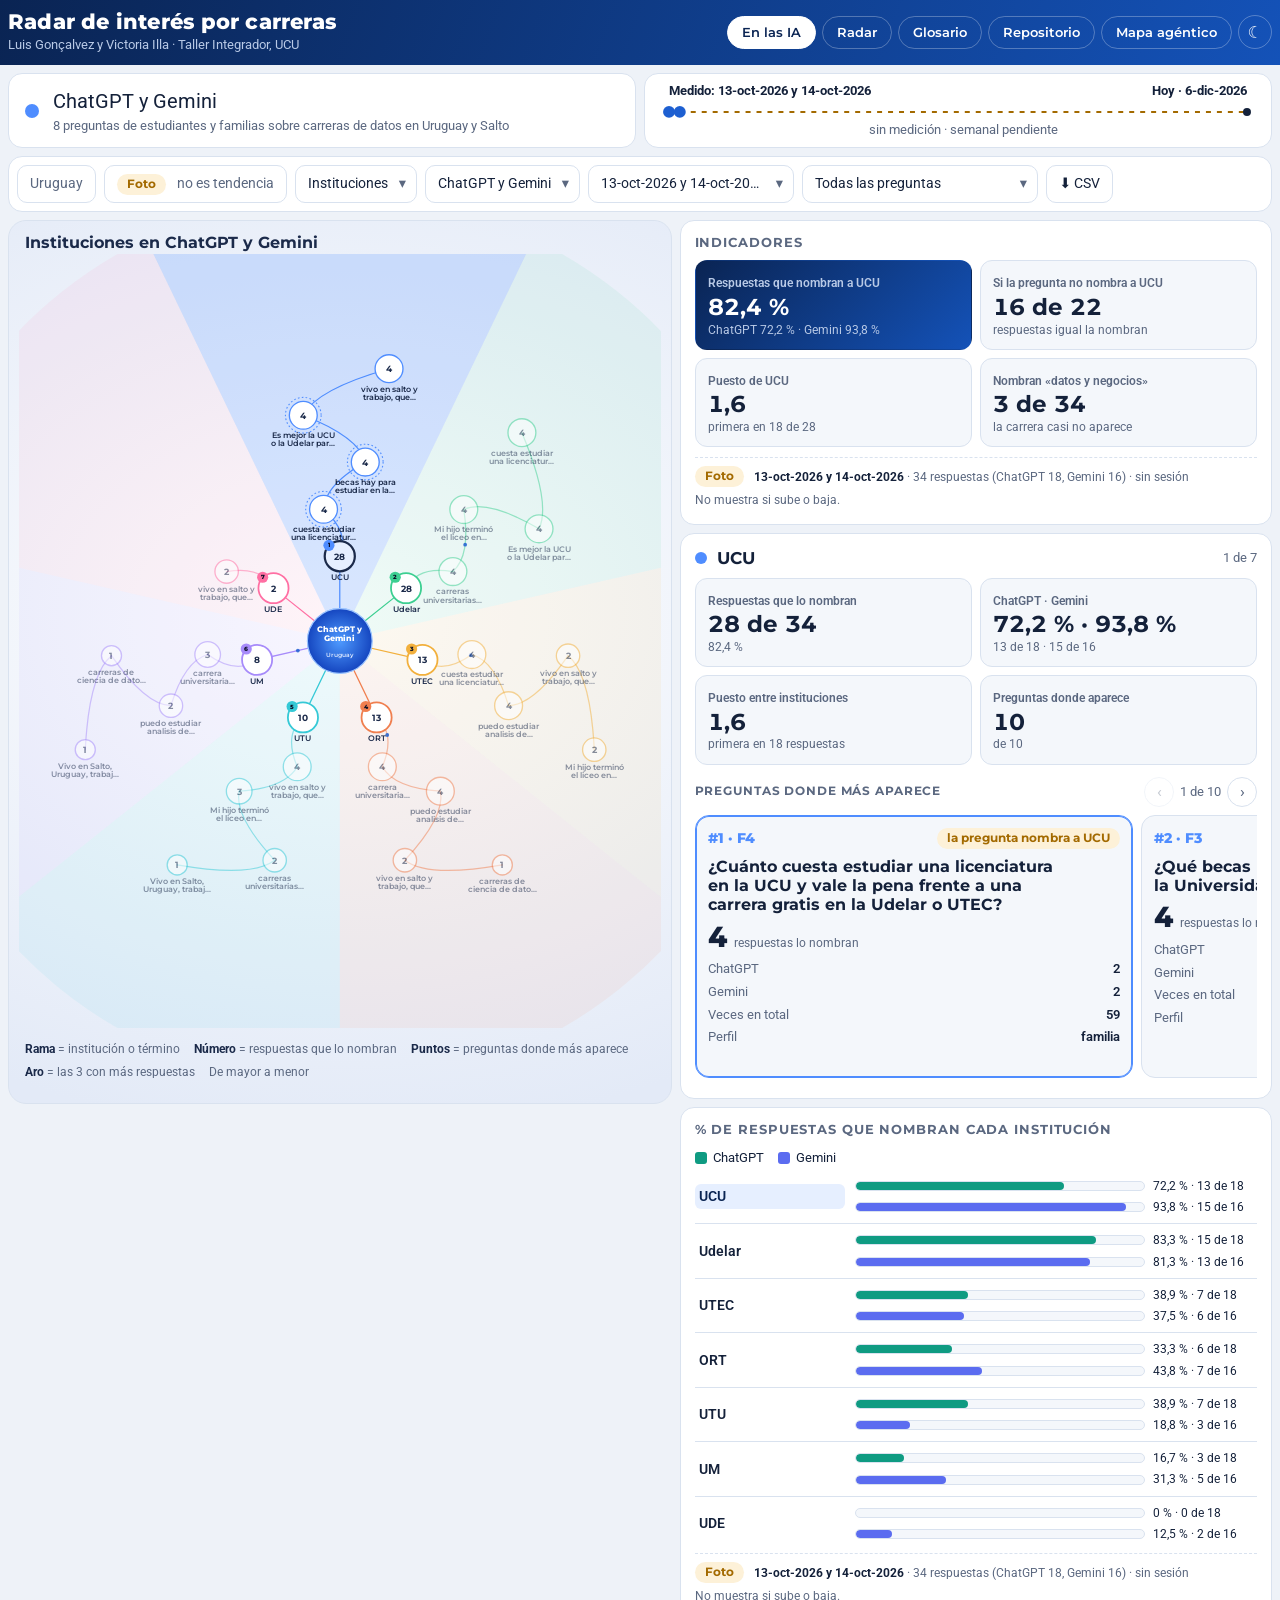
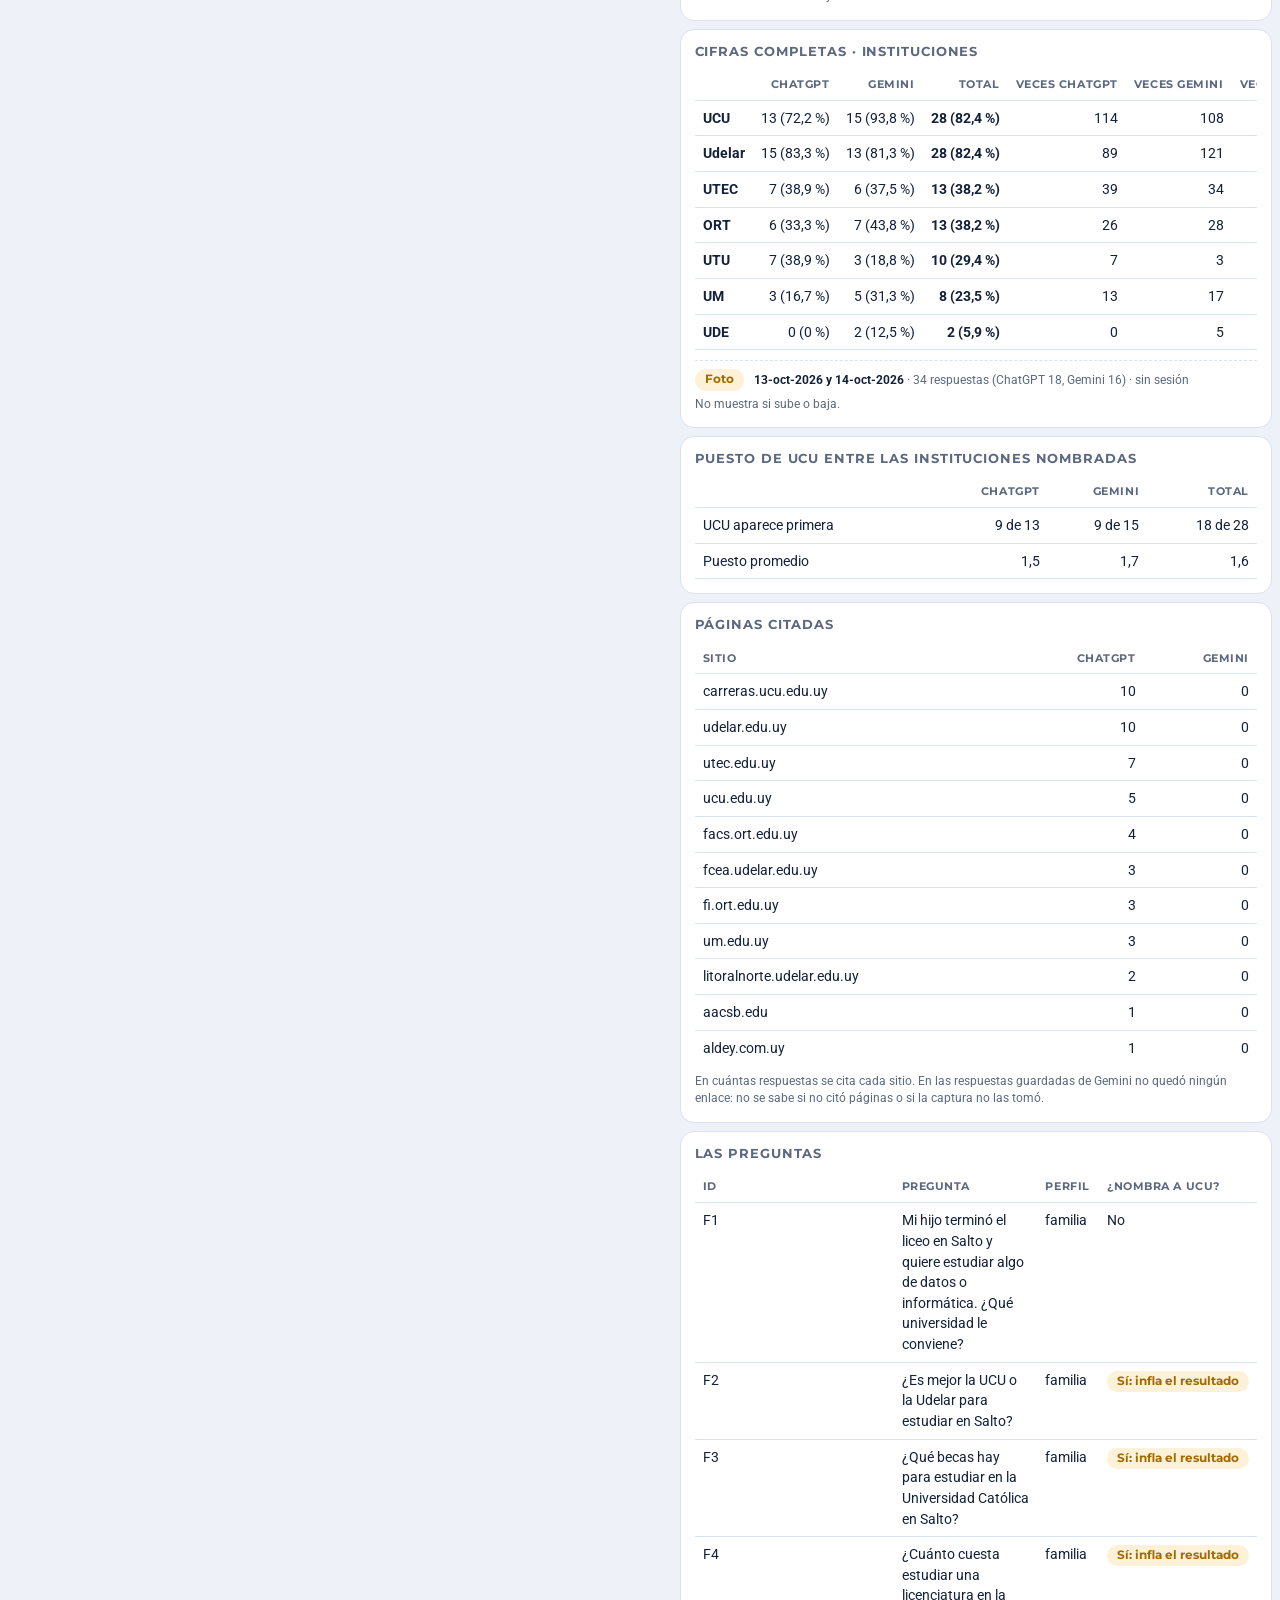
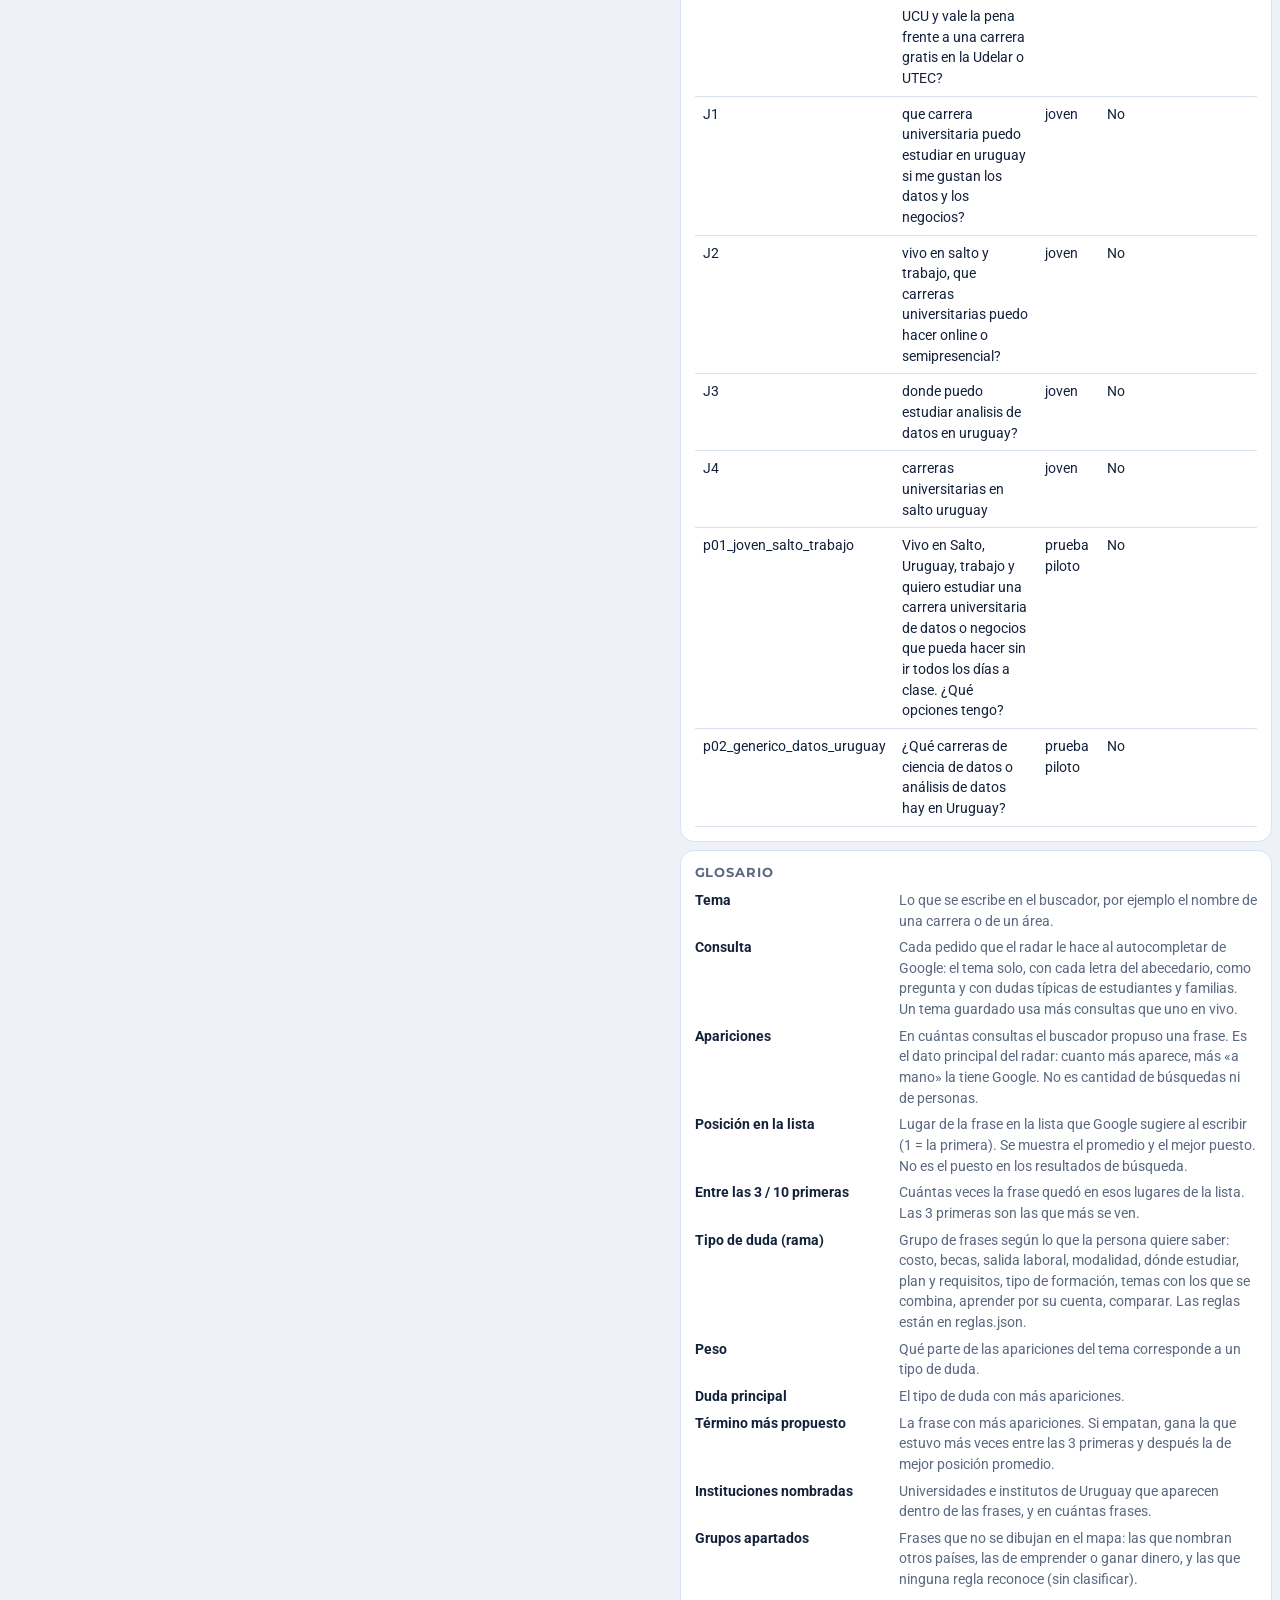
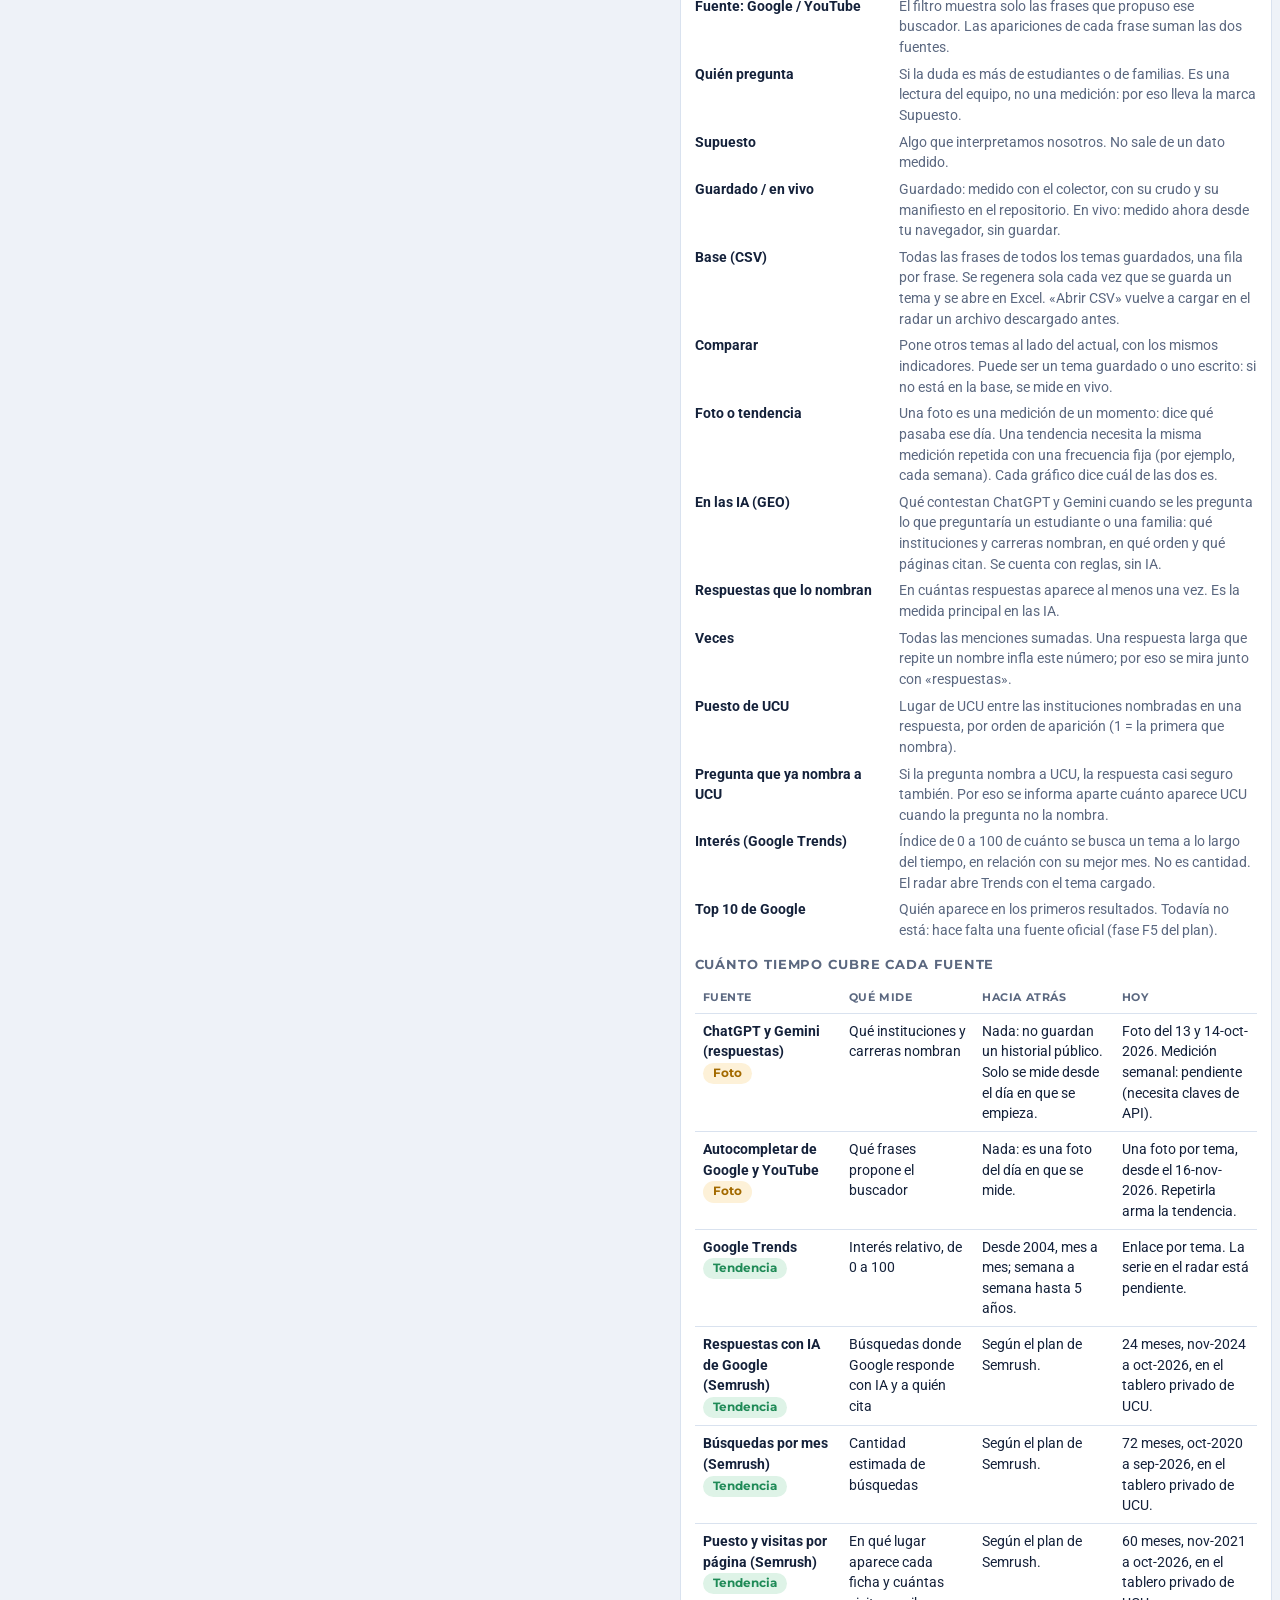
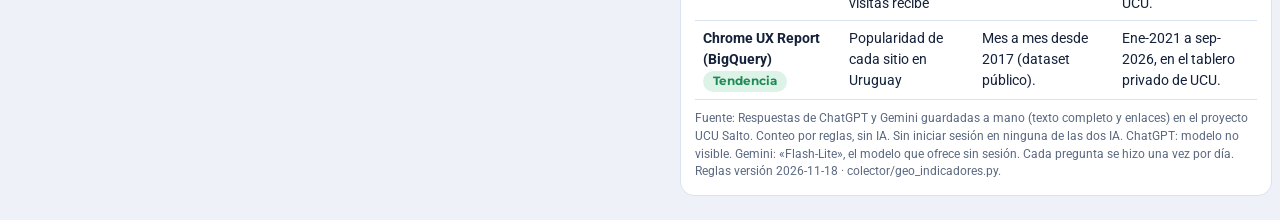
==== docs/ia.html @ fbf01f0f "QA: botón Comparar con avisos, versión en todos los módulos y pruebas de la web Comparar no tenía bo" ====
<!doctype html>
<html lang="es">
<head>
<meta charset="utf-8">
<meta name="viewport" content="width=device-width, initial-scale=1, viewport-fit=cover">
<title>En las IA · Radar</title>
<link rel="preconnect" href="https://fonts.googleapis.com">
<link rel="preconnect" href="https://fonts.gstatic.com" crossorigin>
<link href="https://fonts.googleapis.com/css2?family=Montserrat:wght@600;700;800&family=Roboto:wght@400;500;700&display=swap" rel="stylesheet">
<link rel="stylesheet" href="assets/estilo.css?v=20261118f">
<script src="assets/tema.js?v=20261118f"></script>
<style>
  :root{ --s-chatgpt:#0f9b82; --s-gemini:#5b6cf0; }
  .tl{width:100%;height:auto;display:block}
  .tl text{font-family:var(--f-body);font-size:13px;fill:var(--muted)}
  .tl .eje{stroke:var(--line);stroke-width:3}
  .tl .pend{stroke:var(--warn);stroke-width:2;stroke-dasharray:5 6}
  .tl .punto{fill:var(--accent)} .tl .hoy{fill:var(--ink)} .tl .fuerte{fill:var(--ink);font-weight:700}
  .temporal{display:flex;flex-wrap:wrap;gap:4px 10px;align-items:center;font-size:.76rem;color:var(--muted);margin:10px 0 0;padding-top:8px;border-top:1px dashed var(--line)}
  .temporal b{color:var(--ink)}
  .g2{display:grid;grid-template-columns:minmax(90px,150px) 1fr;gap:4px 10px;align-items:center}
  .g2 button.nom{all:unset;font-weight:600;font-size:.86rem;cursor:pointer;border-radius:6px;padding:2px 4px}
  .g2 button.nom:focus-visible{outline:2px solid var(--accent)}
  .g2 button.nom[aria-pressed="true"]{background:var(--accent-soft);color:var(--accent-ink)}
  .g2 .barras{display:flex;flex-direction:column;gap:3px}
  .g2 .b{display:grid;grid-template-columns:1fr 104px;gap:8px;align-items:center;font-size:.76rem;font-variant-numeric:tabular-nums}
  .g2 .riel{height:10px;background:var(--soft);border-radius:999px;overflow:hidden;border:1px solid var(--line)}
  .g2 .riel i{display:block;height:100%;border-radius:999px}
  .g2 .sepg{grid-column:1/-1;border-top:1px solid var(--line);margin:3px 0}
  .ley2{display:flex;gap:14px;font-size:.8rem;margin:0 0 10px;padding:0;list-style:none}
  .ley2 b{display:inline-block;width:12px;height:12px;border-radius:3px;margin-right:6px;vertical-align:-2px}
  .cuando{background:var(--panel);border:1px solid var(--line);border-radius:14px;padding:8px 14px;min-width:0;display:flex;flex-direction:column;justify-content:center}
</style>
</head>
<body aria-busy="true">
<header class="cab">
  <div class="cab-in">
    <div>
      <h1 id="sitio-titulo">Radar de interés por carreras</h1>
      <p id="sitio-equipo">Luis Gonçalvez y Victoria Illa · Taller Integrador, UCU</p>
    </div>
    <nav class="pest" aria-label="Secciones">
      <a href="ia.html" aria-current="page">En las IA</a>
      <a href="radar.html">Radar</a>
      <a href="#glosario">Glosario</a>
      <a id="enl-repo" href="#">Repositorio</a>
      <a href="mapa.html">Mapa agéntico</a>
      <button type="button" id="btn-tema" aria-label="Cambiar tema">☾</button>
    </nav>
  </div>
</header>

<form class="busc" id="form" autocomplete="off">
  <div class="temas-fila">
    <div class="term" style="--c:#4f8dff">
      <span class="punto" aria-hidden="true"></span>
      <span class="campo"><span style="font-size:1.25rem">ChatGPT y Gemini</span>
        <small id="sub-preg"><span class="esq">Cargando las preguntas medidas</span></small></span>
    </div>
    <div class="cuando" aria-label="Cuándo se midió"><svg id="linea" class="tl" role="img" viewBox="0 0 600 58" aria-label="Cargando la línea de tiempo"><rect x="10" y="4" width="200" height="12" rx="6" fill="var(--esq)"/><rect x="390" y="4" width="200" height="12" rx="6" fill="var(--esq)"/><rect x="10" y="26" width="580" height="8" rx="4" fill="var(--esq)"/><rect x="200" y="44" width="200" height="10" rx="5" fill="var(--esq)"/></svg></div>
  </div>
  <div class="filtros">
    <span class="pill fija">Uruguay</span>
    <span class="pill fija"><span class="sello pend">Foto</span>&nbsp;no es tendencia</span>
    <label class="pill"><select id="f-ver" aria-label="Qué mirar">
      <option value="inst">Instituciones</option><option value="term">Términos</option></select></label>
    <label class="pill"><select id="f-ia" aria-label="Qué IA">
      <option value="ambas">ChatGPT y Gemini</option><option value="ChatGPT">Solo ChatGPT</option><option value="Gemini">Solo Gemini</option></select></label>
    <label class="pill"><select id="f-dia" aria-label="Qué día"><option>13-oct-2026 y 14-oct-2026</option></select></label>
    <label class="pill"><select id="f-preg" aria-label="Qué preguntas">
      <option value="todas">Todas las preguntas</option><option value="sin_ucu">Solo las que no nombran a UCU</option></select></label>
    <a class="pill" href="data/geo/respuestas.csv" download="radar-ia-respuestas.csv" style="text-decoration:none;color:inherit">⬇ CSV</a>
  </div>
</form>

<div class="radar">
  <section class="escena" aria-label="Mapa de menciones">
<div class="carga" id="carga" role="status" aria-live="polite">
      <div class="carga-caja"><span class="giro" aria-hidden="true"></span><b id="carga-t">Cargando las respuestas de ChatGPT y Gemini…</b><small id="carga-s">Un momento</small>
        <div class="carga-barra"><i id="carga-i" style="width:35%"></i></div></div>
    </div>
    <h2 id="t-mapa"><span class="esq">Instituciones en ChatGPT y Gemini</span></h2>
    <svg id="mapa" class="mapa" viewBox="-575 -575 1150 1150" aria-label="Mapa radial: cada rama es una institución o un término; cada punto, una pregunta"></svg>
    <p class="leyenda"><span><b>Rama</b> = institución o término</span><span><b>Número</b> = respuestas que lo nombran</span><span><b>Puntos</b> = preguntas donde más aparece</span><span><b>Aro</b> = las 3 con más respuestas</span><span>De mayor a menor</span></p>
  </section>

  <div class="columna">
    <section class="bloque">
      <h3>Indicadores</h3>
      <div class="kp4" id="kpis"><div><span class="et esq">Cargando dato</span><b class="esq">00,0</b><small class="esq">cargando el detalle</small></div><div><span class="et esq">Cargando dato</span><b class="esq">00,0</b><small class="esq">cargando el detalle</small></div><div><span class="et esq">Cargando dato</span><b class="esq">00,0</b><small class="esq">cargando el detalle</small></div><div><span class="et esq">Cargando dato</span><b class="esq">00,0</b><small class="esq">cargando el detalle</small></div></div>
      <p class="temporal" data-temporal></p>
    </section>

    <section class="bloque" id="rama"><div class="rama-cab"><span class="bola esq"></span><h4 class="esq">Cargando</h4></div><div class="kp4"><div><span class="et esq">Cargando dato</span><b class="esq">00,0</b><small class="esq">cargando el detalle</small></div><div><span class="et esq">Cargando dato</span><b class="esq">00,0</b><small class="esq">cargando el detalle</small></div><div><span class="et esq">Cargando dato</span><b class="esq">00,0</b><small class="esq">cargando el detalle</small></div><div><span class="et esq">Cargando dato</span><b class="esq">00,0</b><small class="esq">cargando el detalle</small></div></div><div class="carr-cab"><h4 class="esq">Cargando términos</h4></div><div class="carr"><article class="tarj esq-tarj"><div class="fila-t"><span class="rk esq">#1</span></div><h5 class="esq">cargando el término</h5><div class="big esq">00</div><div class="riel esq"></div><dl><dt class="esq">cargando</dt><dd class="esq">0</dd><dt class="esq">cargando</dt><dd class="esq">0</dd><dt class="esq">cargando</dt><dd class="esq">0</dd><dt class="esq">cargando</dt><dd class="esq">0</dd></dl></article><article class="tarj esq-tarj"><div class="fila-t"><span class="rk esq">#1</span></div><h5 class="esq">cargando el término</h5><div class="big esq">00</div><div class="riel esq"></div><dl><dt class="esq">cargando</dt><dd class="esq">0</dd><dt class="esq">cargando</dt><dd class="esq">0</dd><dt class="esq">cargando</dt><dd class="esq">0</dd><dt class="esq">cargando</dt><dd class="esq">0</dd></dl></article></div></section>

    <section class="bloque">
      <h3 id="t-graf"><span class="esq">% de respuestas que nombran cada institución</span></h3>
      <ul class="ley2"><li><b style="background:var(--s-chatgpt)"></b>ChatGPT</li><li><b style="background:var(--s-gemini)"></b>Gemini</li></ul>
      <div class="g2" id="graf"><span class="nom esq">Cargando</span><div class="barras"><div class="b"><span class="riel esq"></span><span class="esq">00 % · 0 de 00</span></div><div class="b"><span class="riel esq"></span><span class="esq">00 % · 0 de 00</span></div></div><span class="nom esq">Cargando</span><div class="barras"><div class="b"><span class="riel esq"></span><span class="esq">00 % · 0 de 00</span></div><div class="b"><span class="riel esq"></span><span class="esq">00 % · 0 de 00</span></div></div><span class="nom esq">Cargando</span><div class="barras"><div class="b"><span class="riel esq"></span><span class="esq">00 % · 0 de 00</span></div><div class="b"><span class="riel esq"></span><span class="esq">00 % · 0 de 00</span></div></div><span class="nom esq">Cargando</span><div class="barras"><div class="b"><span class="riel esq"></span><span class="esq">00 % · 0 de 00</span></div><div class="b"><span class="riel esq"></span><span class="esq">00 % · 0 de 00</span></div></div><span class="nom esq">Cargando</span><div class="barras"><div class="b"><span class="riel esq"></span><span class="esq">00 % · 0 de 00</span></div><div class="b"><span class="riel esq"></span><span class="esq">00 % · 0 de 00</span></div></div><span class="nom esq">Cargando</span><div class="barras"><div class="b"><span class="riel esq"></span><span class="esq">00 % · 0 de 00</span></div><div class="b"><span class="riel esq"></span><span class="esq">00 % · 0 de 00</span></div></div><span class="nom esq">Cargando</span><div class="barras"><div class="b"><span class="riel esq"></span><span class="esq">00 % · 0 de 00</span></div><div class="b"><span class="riel esq"></span><span class="esq">00 % · 0 de 00</span></div></div></div>
      <p class="temporal" data-temporal></p>
    </section>

    <section class="bloque">
      <h3 id="t-tabla"><span class="esq">Cifras completas · instituciones</span></h3>
      <div class="tabla-w"><table id="tabla"><tbody><tr><td><span class="esq">            </span></td><td><span class="esq">            </span></td><td><span class="esq">            </span></td><td><span class="esq">            </span></td><td><span class="esq">            </span></td><td><span class="esq">            </span></td><td><span class="esq">            </span></td></tr><tr><td><span class="esq">            </span></td><td><span class="esq">            </span></td><td><span class="esq">            </span></td><td><span class="esq">            </span></td><td><span class="esq">            </span></td><td><span class="esq">            </span></td><td><span class="esq">            </span></td></tr><tr><td><span class="esq">            </span></td><td><span class="esq">            </span></td><td><span class="esq">            </span></td><td><span class="esq">            </span></td><td><span class="esq">            </span></td><td><span class="esq">            </span></td><td><span class="esq">            </span></td></tr><tr><td><span class="esq">            </span></td><td><span class="esq">            </span></td><td><span class="esq">            </span></td><td><span class="esq">            </span></td><td><span class="esq">            </span></td><td><span class="esq">            </span></td><td><span class="esq">            </span></td></tr><tr><td><span class="esq">            </span></td><td><span class="esq">            </span></td><td><span class="esq">            </span></td><td><span class="esq">            </span></td><td><span class="esq">            </span></td><td><span class="esq">            </span></td><td><span class="esq">            </span></td></tr><tr><td><span class="esq">            </span></td><td><span class="esq">            </span></td><td><span class="esq">            </span></td><td><span class="esq">            </span></td><td><span class="esq">            </span></td><td><span class="esq">            </span></td><td><span class="esq">            </span></td></tr><tr><td><span class="esq">            </span></td><td><span class="esq">            </span></td><td><span class="esq">            </span></td><td><span class="esq">            </span></td><td><span class="esq">            </span></td><td><span class="esq">            </span></td><td><span class="esq">            </span></td></tr><tr><td><span class="esq">            </span></td><td><span class="esq">            </span></td><td><span class="esq">            </span></td><td><span class="esq">            </span></td><td><span class="esq">            </span></td><td><span class="esq">            </span></td><td><span class="esq">            </span></td></tr></tbody></table></div>
      <p class="temporal" data-temporal></p>
    </section>

    <section class="bloque">
      <h3>Puesto de UCU entre las instituciones nombradas</h3>
      <div class="tabla-w"><table id="t-puesto"><tbody><tr><td><span class="esq">            </span></td><td><span class="esq">            </span></td><td><span class="esq">            </span></td><td><span class="esq">            </span></td></tr><tr><td><span class="esq">            </span></td><td><span class="esq">            </span></td><td><span class="esq">            </span></td><td><span class="esq">            </span></td></tr><tr><td><span class="esq">            </span></td><td><span class="esq">            </span></td><td><span class="esq">            </span></td><td><span class="esq">            </span></td></tr></tbody></table></div>
    </section>

    <section class="bloque">
      <h3>Páginas citadas</h3>
      <div class="tabla-w alta"><table id="t-dom"><tbody><tr><td><span class="esq">            </span></td><td><span class="esq">            </span></td><td><span class="esq">            </span></td></tr><tr><td><span class="esq">            </span></td><td><span class="esq">            </span></td><td><span class="esq">            </span></td></tr><tr><td><span class="esq">            </span></td><td><span class="esq">            </span></td><td><span class="esq">            </span></td></tr><tr><td><span class="esq">            </span></td><td><span class="esq">            </span></td><td><span class="esq">            </span></td></tr><tr><td><span class="esq">            </span></td><td><span class="esq">            </span></td><td><span class="esq">            </span></td></tr><tr><td><span class="esq">            </span></td><td><span class="esq">            </span></td><td><span class="esq">            </span></td></tr><tr><td><span class="esq">            </span></td><td><span class="esq">            </span></td><td><span class="esq">            </span></td></tr><tr><td><span class="esq">            </span></td><td><span class="esq">            </span></td><td><span class="esq">            </span></td></tr><tr><td><span class="esq">            </span></td><td><span class="esq">            </span></td><td><span class="esq">            </span></td></tr><tr><td><span class="esq">            </span></td><td><span class="esq">            </span></td><td><span class="esq">            </span></td></tr></tbody></table></div>
      <p class="pie-b" id="dom-nota"><span class="esq">Cargando la nota sobre las páginas citadas por cada IA</span></p>
    </section>

    <section class="bloque">
      <h3>Las preguntas</h3>
      <div class="tabla-w"><table id="t-preg"><tbody><tr><td><span class="esq">            </span></td><td><span class="esq">            </span></td><td><span class="esq">            </span></td><td><span class="esq">            </span></td></tr><tr><td><span class="esq">            </span></td><td><span class="esq">            </span></td><td><span class="esq">            </span></td><td><span class="esq">            </span></td></tr><tr><td><span class="esq">            </span></td><td><span class="esq">            </span></td><td><span class="esq">            </span></td><td><span class="esq">            </span></td></tr><tr><td><span class="esq">            </span></td><td><span class="esq">            </span></td><td><span class="esq">            </span></td><td><span class="esq">            </span></td></tr><tr><td><span class="esq">            </span></td><td><span class="esq">            </span></td><td><span class="esq">            </span></td><td><span class="esq">            </span></td></tr><tr><td><span class="esq">            </span></td><td><span class="esq">            </span></td><td><span class="esq">            </span></td><td><span class="esq">            </span></td></tr><tr><td><span class="esq">            </span></td><td><span class="esq">            </span></td><td><span class="esq">            </span></td><td><span class="esq">            </span></td></tr><tr><td><span class="esq">            </span></td><td><span class="esq">            </span></td><td><span class="esq">            </span></td><td><span class="esq">            </span></td></tr><tr><td><span class="esq">            </span></td><td><span class="esq">            </span></td><td><span class="esq">            </span></td><td><span class="esq">            </span></td></tr><tr><td><span class="esq">            </span></td><td><span class="esq">            </span></td><td><span class="esq">            </span></td><td><span class="esq">            </span></td></tr><tr><td><span class="esq">            </span></td><td><span class="esq">            </span></td><td><span class="esq">            </span></td><td><span class="esq">            </span></td></tr></tbody></table></div>
    </section>

    <section class="bloque" id="glosario">
      <h3>Glosario</h3>
      <dl class="glosario" id="glos"><dt class="esq">Cargando</dt><dd class="esq">cargando la definición del término del glosario</dd><dt class="esq">Cargando</dt><dd class="esq">cargando la definición del término del glosario</dd><dt class="esq">Cargando</dt><dd class="esq">cargando la definición del término del glosario</dd><dt class="esq">Cargando</dt><dd class="esq">cargando la definición del término del glosario</dd><dt class="esq">Cargando</dt><dd class="esq">cargando la definición del término del glosario</dd><dt class="esq">Cargando</dt><dd class="esq">cargando la definición del término del glosario</dd><dt class="esq">Cargando</dt><dd class="esq">cargando la definición del término del glosario</dd><dt class="esq">Cargando</dt><dd class="esq">cargando la definición del término del glosario</dd></dl>
      <h3 style="margin-top:16px" id="t-temp"><span class="esq">Cuánto tiempo cubre cada fuente</span></h3>
      <div class="tabla-w"><table id="temp"><tbody><tr><td><span class="esq">            </span></td><td><span class="esq">            </span></td><td><span class="esq">            </span></td><td><span class="esq">            </span></td></tr><tr><td><span class="esq">            </span></td><td><span class="esq">            </span></td><td><span class="esq">            </span></td><td><span class="esq">            </span></td></tr><tr><td><span class="esq">            </span></td><td><span class="esq">            </span></td><td><span class="esq">            </span></td><td><span class="esq">            </span></td></tr><tr><td><span class="esq">            </span></td><td><span class="esq">            </span></td><td><span class="esq">            </span></td><td><span class="esq">            </span></td></tr><tr><td><span class="esq">            </span></td><td><span class="esq">            </span></td><td><span class="esq">            </span></td><td><span class="esq">            </span></td></tr><tr><td><span class="esq">            </span></td><td><span class="esq">            </span></td><td><span class="esq">            </span></td><td><span class="esq">            </span></td></tr><tr><td><span class="esq">            </span></td><td><span class="esq">            </span></td><td><span class="esq">            </span></td><td><span class="esq">            </span></td></tr></tbody></table></div>
      <p class="pie-b" id="fuente"><span class="esq">Cargando la fuente</span></p>
    </section>
  </div>
</div>

<script type="module">
import { renderMapa } from "./assets/mapa.js?v=20261118f";
import { leerJSON, esc, num } from "./assets/nucleo.js?v=20261118f";
const $ = (id) => document.getElementById(id);
const [D, glosario, sitio] = await Promise.all(["data/geo/indicadores.json", "data/glosario.json", "data/sitio.json"].map(leerJSON));
$("sitio-titulo").textContent = sitio.titulo;
$("sitio-equipo").textContent = sitio.equipo;
$("enl-repo").href = `https://github.com/${sitio.repo}`;

const MES = ["ene", "feb", "mar", "abr", "may", "jun", "jul", "ago", "sep", "oct", "nov", "dic"];
const dia = (iso) => { const [a, m, d] = iso.split("-"); return `${+d}-${MES[+m - 1]}-${a}`; };
const p1 = (v) => (v == null ? "—" : num(Math.round(v * 10) / 10));
const IAS = [["ChatGPT", "var(--s-chatgpt)"], ["Gemini", "var(--s-gemini)"]];
const COL_TERM = ["#4f8dff", "#f07f4f", "#3ccf91", "#a78bfa", "#f2b03d", "#35c9d6", "#ff6fa3"];
const T = D.temporalidad, PREG = Object.fromEntries(D.preguntas.map((q) => [q.id, q]));
const filtro = { ver: "inst", ia: "ambas", dia: "todos", preg: "todas" };
let control, ramaSel = null;

$("f-dia").innerHTML = `<option value="todos">${T.dias.map((x) => dia(x.fecha)).join(" y ")}</option>` + T.dias.map((x) => `<option value="${x.fecha}">Solo ${dia(x.fecha)}</option>`).join("");
$("sub-preg").textContent = `${D.preguntas.filter((q) => !q.piloto).length} preguntas de estudiantes y familias sobre carreras de datos en Uruguay y Salto`;

/* Línea de tiempo */
(function () {
  const svg = $("linea"), W = 600, H = 58, m = 10, y = 30;
  const t0 = new Date(T.desde + "T12:00:00"), ult = new Date(T.hasta + "T12:00:00"), hoy = new Date();
  const t1 = new Date(Math.max(hoy, ult.getTime() + 864e5)), x = (t) => m + ((t - t0) / (t1 - t0)) * (W - 2 * m);
  const iso = `${hoy.getFullYear()}-${String(hoy.getMonth() + 1).padStart(2, "0")}-${String(hoy.getDate()).padStart(2, "0")}`;
  svg.setAttribute("viewBox", `0 0 ${W} ${H}`);
  svg.setAttribute("aria-label", `Medido el ${T.dias.map((d) => dia(d.fecha)).join(" y ")}. Desde el ${dia(T.hasta)} hasta hoy, sin medición.`);
  svg.innerHTML = `<line class="eje" x1="${x(t0)}" x2="${x(ult)}" y1="${y}" y2="${y}"/><line class="pend" x1="${x(ult)}" x2="${W - m}" y1="${y}" y2="${y}"/>
    ${T.dias.map((d) => `<circle class="punto" cx="${x(new Date(d.fecha + "T12:00:00"))}" cy="${y}" r="6"/>`).join("")}<circle class="hoy" cx="${W - m}" cy="${y}" r="4"/>
    <text x="${m}" y="13" class="fuerte">Medido: ${T.dias.map((d) => dia(d.fecha)).join(" y ")}</text>
    <text x="${W - m}" y="13" text-anchor="end" class="fuerte">Hoy · ${dia(iso)}</text>
    <text x="${(x(ult) + W - m) / 2}" y="${y + 22}" text-anchor="middle">sin medición · semanal pendiente</text>`;
})();

/* ---------- Cálculos sobre las respuestas filtradas ---------- */
const filas = () => D.respuestas.filter((r) => (filtro.ia === "ambas" || r.ia === filtro.ia) && (filtro.dia === "todos" || r.dia === filtro.dia)
  && (filtro.preg === "todas" || !r.pregunta_nombra_ucu));
const ids = () => (filtro.ver === "inst" ? Object.keys(D.colores.instituciones) : D.terminos_def.map((t) => t.id));
const nombre = (id) => (filtro.ver === "inst" ? id : D.terminos_def.find((t) => t.id === id).nombre);
const color = (id, k) => (filtro.ver === "inst" ? D.colores.instituciones[id] : COL_TERM[k % COL_TERM.length]);
function medir(R) {
  const campo = filtro.ver === "inst" ? "inst" : "term";
  return ids().map((id, k) => {
    const por = (ia) => { const sub = R.filter((r) => !ia || r.ia === ia), n = sub.filter((r) => r[campo][id] > 0).length;
      return { n, de: sub.length, pct: sub.length ? (100 * n) / sub.length : 0, veces: sub.reduce((t, r) => t + r[campo][id], 0) }; };
    const preg = {};
    R.filter((r) => r[campo][id] > 0).forEach((r) => { preg[r.pregunta] ??= { id: r.pregunta, ChatGPT: 0, Gemini: 0, n: 0, veces: 0 }; preg[r.pregunta][r.ia]++; preg[r.pregunta].n++; preg[r.pregunta].veces += r[campo][id]; });
    const puestos = R.filter((r) => r.orden.includes(id)).map((r) => r.orden.indexOf(id) + 1);
    return { id, nombre: nombre(id), color: color(id, k), total: por(), ChatGPT: por("ChatGPT"), Gemini: por("Gemini"),
      preguntas: Object.values(preg).sort((a, b) => b.n - a.n || b.veces - a.veces || a.id.localeCompare(b.id)),
      puesto: puestos.length ? puestos.reduce((a, b) => a + b, 0) / puestos.length : null, primera: puestos.filter((p) => p === 1).length };
  }).sort((a, b) => b.total.n - a.total.n || b.total.veces - a.total.veces);
}
const corto = (t) => t.replace(/^¿|\?$/g, "").replace(/^(que|qué|donde|dónde|cuánto)\s+/i, "");

/* ---------- Pintar ---------- */
function pintarRama(rama, nodo) {
  ramaSel = rama.id;
  const x = rama.dato, k = nodo?.pregunta ? Math.max(0, x.preguntas.findIndex((p) => p.id === nodo.pregunta)) : 0;
  const el = $("rama"); el.style.setProperty("--c", rama.color);
  el.innerHTML = `<div class="rama-cab"><span class="bola"></span><h4>${esc(x.nombre)}</h4><small>${ramas.indexOf(rama) + 1} de ${ramas.length}</small></div>
    <div class="kp4">
      <div><span class="et">Respuestas que lo nombran</span><b>${num(x.total.n)} de ${num(x.total.de)}</b><small>${p1(x.total.pct)} %</small></div>
      <div><span class="et">ChatGPT · Gemini</span><b>${p1(x.ChatGPT.pct)} % · ${p1(x.Gemini.pct)} %</b><small>${num(x.ChatGPT.n)} de ${num(x.ChatGPT.de)} · ${num(x.Gemini.n)} de ${num(x.Gemini.de)}</small></div>
      <div><span class="et">${filtro.ver === "inst" ? "Puesto entre instituciones" : "Veces nombrado"}</span><b>${filtro.ver === "inst" ? p1(x.puesto) : num(x.total.veces)}</b><small>${filtro.ver === "inst" ? `primera en ${num(x.primera)} respuestas` : "suma de todas las menciones"}</small></div>
      <div><span class="et">Preguntas donde aparece</span><b>${num(x.preguntas.length)}</b><small>de ${num(new Set(filas().map((r) => r.pregunta)).size)}</small></div>
    </div>
    <div class="carr-cab"><h4>Preguntas donde más aparece</h4><div class="carr-nav"><button type="button" id="c-ant" aria-label="Anterior">‹</button><span id="c-pos"></span><button type="button" id="c-sig" aria-label="Siguiente">›</button></div></div>
    <div class="carr" id="carr" tabindex="0">${x.preguntas.map((p, i) => { const q = PREG[p.id]; return `<article class="tarj${i === k ? " sel" : ""}" data-k="${i}">
      <div class="fila-t"><span class="rk">#${i + 1} · ${esc(p.id)}</span>${q.nombra_ucu ? '<span class="sello pend">la pregunta nombra a UCU</span>' : i === 0 ? '<span class="dst">Más datos</span>' : ""}</div>
      <h5>${esc(q.texto)}</h5>
      <div class="big">${num(p.n)}<small>respuestas lo nombran</small></div>
      <dl><dt>ChatGPT</dt><dd>${num(p.ChatGPT)}</dd><dt>Gemini</dt><dd>${num(p.Gemini)}</dd><dt>Veces en total</dt><dd>${num(p.veces)}</dd><dt>Perfil</dt><dd>${esc(q.piloto ? "prueba piloto" : q.perfil)}</dd></dl>
    </article>`; }).join("") || "<p>No aparece con estos filtros.</p>"}</div>`;
  const carr = $("carr"), tj = [...carr.querySelectorAll(".tarj")];
  if (!tj.length) { $("c-ant").disabled = $("c-sig").disabled = true; return; }
  const paso = () => Math.max(1, (tj[1]?.offsetLeft ?? carr.clientWidth) - tj[0].offsetLeft), act = () => Math.round(carr.scrollLeft / paso());
  const marcar = () => { const i = Math.min(tj.length - 1, Math.max(0, act())); $("c-pos").textContent = `${i + 1} de ${tj.length}`; $("c-ant").disabled = i === 0; $("c-sig").disabled = i >= tj.length - 1; };
  const ir = (i) => carr.scrollTo({ left: tj[Math.min(tj.length - 1, Math.max(0, i))].offsetLeft - tj[0].offsetLeft });
  $("c-ant").onclick = () => ir(act() - 1); $("c-sig").onclick = () => ir(act() + 1);
  carr.addEventListener("scroll", () => requestAnimationFrame(marcar), { passive: true });
  tj.forEach((t) => t.addEventListener("click", () => { const i = +t.dataset.k; if (i < 4) control.seleccionar(rama.id, `${rama.id}-p${i}`, true); else { tj.forEach((z) => z.classList.toggle("sel", z === t)); ir(i); } }));
  if (k) carr.scrollLeft = tj[k].offsetLeft - tj[0].offsetLeft;
  marcar();
  document.querySelectorAll("#graf button.nom").forEach((b) => b.setAttribute("aria-pressed", b.dataset.id === rama.id));
}

let ramas = [];
function pintar() {
  const R = filas(), M = medir(R).filter((x) => x.total.n > 0);
  const nIA = new Set(R.map((r) => r.ia)).size, dias = new Set(R.map((r) => r.dia));
  const temporal = `<span class="sello pend">Foto</span><span><b>${[...dias].sort().map(dia).join(" y ")}</b> · ${num(R.length)} respuestas${filtro.ia === "ambas" ? ` (ChatGPT ${num(R.filter((r) => r.ia === "ChatGPT").length)}, Gemini ${num(R.filter((r) => r.ia === "Gemini").length)})` : ` de ${filtro.ia}`} · sin sesión</span><span>No muestra si sube o baja.</span>`;
  document.querySelectorAll("[data-temporal]").forEach((p) => { p.innerHTML = temporal; });
  $("t-mapa").textContent = `${filtro.ver === "inst" ? "Instituciones" : "Términos"} en ${filtro.ia === "ambas" ? "ChatGPT y Gemini" : filtro.ia}`;

  const enMapa = M.flatMap((x) => x.preguntas.slice(0, 4).map((p) => `${x.id}|${p.id}|${p.n}`));
  const maxP = Math.max(1, ...enMapa.map((k) => +k.split("|")[2]));
  const aros = new Set([...enMapa].sort((a, b) => +b.split("|")[2] - +a.split("|")[2]).slice(0, 3).map((k) => k.split("|").slice(0, 2).join("|")));
  ramas = M.map((x) => ({ id: x.id, titulo: x.nombre, color: x.color, dato: x,
    nodos: [{ id: `${x.id}-cab`, titulo: x.nombre, icono: String(x.total.n) },
      ...x.preguntas.slice(0, 4).map((p, i) => ({ id: `${x.id}-p${i}`, pregunta: p.id, icono: String(p.n), titulo: corto(PREG[p.id].texto), peso: p.n / maxP, destacado: aros.has(`${x.id}|${p.id}`) }))] }));
  if (ramas.length) {
    control = renderMapa($("mapa"), { centro: { titulo: filtro.ia === "ambas" ? "ChatGPT y Gemini" : filtro.ia, sub: "Uruguay" }, ramas }, pintarRama);
    const e = ramas.find((r) => r.id === ramaSel) ?? ramas[0]; control.seleccionar(e.id, e.nodos[0].id, true);
  } else { $("mapa").replaceChildren(); $("rama").innerHTML = "<p>Sin datos con estos filtros.</p>"; }

  const inst = filtro.ver === "inst" ? M : (() => { const v = filtro.ver; filtro.ver = "inst"; const m2 = medir(R); filtro.ver = v; return m2; })();
  const ucu = inst.find((x) => x.id === "UCU"), sinU = R.filter((r) => !r.pregunta_nombra_ucu), dyn = R.filter((r) => r.term.datos_y_negocios > 0).length;
  $("kpis").innerHTML = `
    <div class="dest"><span class="et">Respuestas que nombran a UCU</span><b>${p1(ucu?.total.pct ?? 0)} %</b><small>${nIA > 1 ? `ChatGPT ${p1(ucu?.ChatGPT.pct ?? 0)} % · Gemini ${p1(ucu?.Gemini.pct ?? 0)} %` : `${num(ucu?.total.n ?? 0)} de ${num(R.length)}`}</small></div>
    <div><span class="et">Si la pregunta no nombra a UCU</span><b>${num(sinU.filter((r) => r.inst.UCU > 0).length)} de ${num(sinU.length)}</b><small>respuestas igual la nombran</small></div>
    <div><span class="et">Puesto de UCU</span><b>${p1(ucu?.puesto)}</b><small>primera en ${num(ucu?.primera ?? 0)} de ${num(ucu?.total.n ?? 0)}</small></div>
    <div><span class="et">Nombran «datos y negocios»</span><b>${num(dyn)} de ${num(R.length)}</b><small>la carrera casi no aparece</small></div>`;

  $("t-graf").textContent = `% de respuestas que nombran cada ${filtro.ver === "inst" ? "institución" : "término"}`;
  $("graf").innerHTML = M.map((x, i) => `${i ? '<div class="sepg"></div>' : ""}<button type="button" class="nom" data-id="${x.id}" aria-pressed="${x.id === ramaSel}">${esc(x.nombre)}</button><div class="barras">${IAS.filter(([ia]) => filtro.ia === "ambas" || filtro.ia === ia).map(([ia, c]) =>
    `<div class="b"><span class="riel" title="${ia}"><i style="width:${x[ia].pct}%;background:${c}"></i></span><span>${p1(x[ia].pct)} % · ${num(x[ia].n)} de ${num(x[ia].de)}</span></div>`).join("")}</div>`).join("");
  $("graf").querySelectorAll("button.nom").forEach((b) => b.addEventListener("click", () => control.seleccionar(b.dataset.id, `${b.dataset.id}-cab`, true)));

  $("t-tabla").textContent = `Cifras completas · ${filtro.ver === "inst" ? "instituciones" : "términos"}`;
  const r = (v) => `${num(v.n)} (${p1(v.pct)} %)`;
  $("tabla").innerHTML = `<thead><tr><th></th><th class="n">ChatGPT</th><th class="n">Gemini</th><th class="n">Total</th><th class="n">Veces ChatGPT</th><th class="n">Veces Gemini</th><th class="n">Veces total</th></tr></thead><tbody>${M.map((x) =>
    `<tr><td><b>${esc(x.nombre)}</b></td><td class="n">${r(x.ChatGPT)}</td><td class="n">${r(x.Gemini)}</td><td class="n"><b>${r(x.total)}</b></td><td class="n">${num(x.ChatGPT.veces)}</td><td class="n">${num(x.Gemini.veces)}</td><td class="n">${num(x.total.veces)}</td></tr>`).join("")}</tbody>`;

  const pu = (ia) => { const sub = R.filter((z) => (!ia || z.ia === ia) && z.orden.includes("UCU")).map((z) => z.orden.indexOf("UCU") + 1);
    return { n: sub.length, primera: sub.filter((p) => p === 1).length, prom: sub.length ? sub.reduce((a, b) => a + b, 0) / sub.length : null }; };
  const P = { ChatGPT: pu("ChatGPT"), Gemini: pu("Gemini"), Total: pu() };
  $("t-puesto").innerHTML = `<thead><tr><th></th>${Object.keys(P).map((k) => `<th class="n">${k}</th>`).join("")}</tr></thead><tbody>
    <tr><td>UCU aparece primera</td>${Object.values(P).map((v) => `<td class="n">${num(v.primera)} de ${num(v.n)}</td>`).join("")}</tr>
    <tr><td>Puesto promedio</td>${Object.values(P).map((v) => `<td class="n">${p1(v.prom)}</td>`).join("")}</tr></tbody>`;

  const dom = {};
  R.forEach((z) => z.dominios.forEach((d) => { dom[d] ??= { d, ChatGPT: 0, Gemini: 0 }; dom[d][z.ia]++; }));
  $("t-dom").innerHTML = `<thead><tr><th>Sitio</th><th class="n">ChatGPT</th><th class="n">Gemini</th></tr></thead><tbody>${Object.values(dom).sort((a, b) => b.ChatGPT + b.Gemini - a.ChatGPT - a.Gemini || a.d.localeCompare(b.d)).slice(0, 15)
    .map((x) => `<tr><td>${esc(x.d)}</td><td class="n">${num(x.ChatGPT)}</td><td class="n">${num(x.Gemini)}</td></tr>`).join("") || '<tr><td colspan="3">Sin enlaces.</td></tr>'}</tbody>`;
}

$("dom-nota").textContent = ["En cuántas respuestas se cita cada sitio.", ...D.dominios_nota].join(" ");
$("t-preg").innerHTML = `<thead><tr><th>Id</th><th>Pregunta</th><th>Perfil</th><th>¿Nombra a UCU?</th></tr></thead><tbody>${D.preguntas.map((q) =>
  `<tr><td>${esc(q.id)}</td><td>${esc(q.texto)}</td><td>${esc(q.piloto ? "prueba piloto" : q.perfil)}</td><td>${q.nombra_ucu ? '<span class="sello pend">Sí: infla el resultado</span>' : "No"}</td></tr>`).join("")}</tbody>`;
$("glos").innerHTML = glosario.terminos.map((t) => `<dt>${esc(t.termino)}</dt><dd>${esc(t.que_es)}</dd>`).join("");
$("t-temp").textContent = glosario.temporalidad.titulo;
$("temp").innerHTML = `<thead><tr><th>Fuente</th><th>Qué mide</th><th>Hacia atrás</th><th>Hoy</th></tr></thead><tbody>${glosario.temporalidad.fuentes.map((f) =>
  `<tr><td><b>${esc(f.fuente)}</b> <span class="sello ${f.tipo === "foto" ? "pend" : "ok"}">${f.tipo === "foto" ? "Foto" : "Tendencia"}</span></td><td>${esc(f.mide)}</td><td>${esc(f.hacia_atras)}</td><td>${esc(f.en_el_radar)}</td></tr>`).join("")}</tbody>`;
$("fuente").textContent = `Fuente: ${D.fuente} ${T.condiciones.join(" ")} Reglas versión ${D.reglas_version} · colector/geo_indicadores.py.`;

for (const [id, k] of [["f-ver", "ver"], ["f-ia", "ia"], ["f-dia", "dia"], ["f-preg", "preg"]]) $(id).addEventListener("change", (e) => { filtro[k] = e.target.value; if (k === "ver") ramaSel = null; pintar(); });
$("form").addEventListener("submit", (e) => e.preventDefault());
pintar();
$("carga").hidden = true;
document.body.removeAttribute("aria-busy");
</script>
</body>
</html>
---- docs/assets/estilo.css ----
/* Tipografías de respaldo con métricas parecidas: el texto no salta cuando llega la fuente */
@font-face{font-family:"Montserrat respaldo";src:local("Arial");ascent-override:84.95%;descent-override:22.03%;line-gap-override:0%;size-adjust:113.95%}
@font-face{font-family:"Roboto respaldo";src:local("Arial");ascent-override:92.77%;descent-override:24.41%;line-gap-override:0%;size-adjust:100.3%}

/* Radar de interés · estilos compartidos (ia.html, radar.html y mapa.html)
   Claro por defecto; oscuro por preferencia del sistema o con el botón (data-theme). */
:root{
  --hd-a:#0a2453; --hd-b:#1452b8; --hd-ink:#fff; --hd-muted:#b8c9e6;
  --bg:#eef2f8; --panel:#fff; --soft:#f4f7fb; --line:#d9e2ef;
  --ink:#14213a; --muted:#5b6880; --accent:#1d5fd1; --accent-soft:#e6efff; --accent-ink:#0a2453; --sobre-accent:#fff;
  --up:#1f8a57; --good-soft:#def3e7; --warn:#a36a00; --warn-soft:#fdf1d8; --down:#c0392b; --crit-soft:#fbe4e0;
  --m-bg1:#ffffff; --m-bg2:#e3eaf7; --m-ink:#1b2a4a; --m-muted:#5b6880; --m-line:#cfd9ea;
  --m-disco:#ffffff; --m-cab:#ffffff; --m-sel:#e6efff; --m-pulso:#1d5fd1; --m-panel:rgba(255,255,255,.75);
  --f-display:"Montserrat","Montserrat respaldo","Segoe UI",system-ui,sans-serif;
  --f-body:"Roboto","Roboto respaldo","Segoe UI",system-ui,sans-serif;
  --esq:#e3e9f2; --esq-brillo:rgba(255,255,255,.75);
  --gut:8px;
}
@media (prefers-color-scheme: dark){ :root:not([data-theme="light"]){
  --bg:#0b1022; --panel:#141b34; --soft:#1a2343; --line:#28345a;
  --ink:#e6ecfb; --muted:#9daacb; --accent:#6ea8ff; --accent-soft:#1c2c58; --accent-ink:#dbe8ff; --sobre-accent:#0a1430;
  --up:#55d39a; --good-soft:#143a2c; --warn:#f2c46a; --warn-soft:#3d3113; --down:#ff8d7e; --crit-soft:#45201c;
  --m-bg1:#182457; --m-bg2:#0b1026; --m-ink:#e4ebff; --m-muted:#93a3cc; --m-line:#263060;
  --m-disco:#101737; --m-cab:#0c1230; --m-sel:#1b2760; --m-pulso:#ffffff; --m-panel:rgba(255,255,255,.05);
  --esq:#1e2949; --esq-brillo:rgba(255,255,255,.07);
  color-scheme:dark } }
:root[data-theme="dark"]{
  --bg:#0b1022; --panel:#141b34; --soft:#1a2343; --line:#28345a;
  --ink:#e6ecfb; --muted:#9daacb; --accent:#6ea8ff; --accent-soft:#1c2c58; --accent-ink:#dbe8ff; --sobre-accent:#0a1430;
  --up:#55d39a; --good-soft:#143a2c; --warn:#f2c46a; --warn-soft:#3d3113; --down:#ff8d7e; --crit-soft:#45201c;
  --m-bg1:#182457; --m-bg2:#0b1026; --m-ink:#e4ebff; --m-muted:#93a3cc; --m-line:#263060;
  --m-disco:#101737; --m-cab:#0c1230; --m-sel:#1b2760; --m-pulso:#ffffff; --m-panel:rgba(255,255,255,.05);
  --esq:#1e2949; --esq-brillo:rgba(255,255,255,.07);
  color-scheme:dark }

*{box-sizing:border-box}
html{-webkit-text-size-adjust:100%}
body{margin:0;background:var(--bg);color:var(--ink);font-family:var(--f-body);font-size:15px;line-height:1.5}
h1,h2,h3,h4,h5{font-family:var(--f-display);line-height:1.2;margin:0;text-wrap:balance}
a{color:var(--accent)}
button,input,select,textarea{font:inherit;color:inherit}
:focus-visible{outline:3px solid #7fb0ff;outline-offset:2px}
.oculto{display:none!important}

/* Encabezado */
.cab{background:linear-gradient(110deg,var(--hd-a),var(--hd-b));color:var(--hd-ink);padding:10px max(var(--gut),env(safe-area-inset-right,0px)) 10px max(var(--gut),env(safe-area-inset-left,0px))}
.cab-in{display:flex;flex-wrap:wrap;gap:8px 20px;align-items:center;justify-content:space-between}
.cab h1{font-size:clamp(1.05rem,2.2vw,1.3rem);font-weight:800;letter-spacing:.01em}
.cab p{margin:0;color:var(--hd-muted);font-size:.82rem}
.pest{display:flex;flex-wrap:wrap;gap:6px;align-items:center}
.pest a,.pest button{color:var(--hd-ink);background:transparent;text-decoration:none;padding:6px 14px;border-radius:999px;border:1px solid rgba(255,255,255,.28);font-family:var(--f-display);font-weight:600;font-size:.8rem;cursor:pointer}
.pest a[aria-current="page"]{background:#fff;color:#0a2453;border-color:#fff}
#btn-tema{width:34px;height:34px;padding:0;font-size:1.05rem;line-height:1;display:inline-grid;place-items:center}
.pest a:hover,.pest button:hover{background:rgba(255,255,255,.14)}
.pest a[aria-current="page"]:hover{background:#fff}

/* Página del mapa agéntico */
main.agentico{padding:12px max(var(--gut),env(safe-area-inset-right,0px)) 40px max(var(--gut),env(safe-area-inset-left,0px))}
.sec-t{display:flex;align-items:baseline;gap:10px;margin:22px 0 10px}
.sec-t .n{font-family:var(--f-display);font-weight:800;color:var(--accent);font-size:.82rem;background:var(--accent-soft);border-radius:999px;padding:2px 10px}
.sec-t h2{font-size:1.1rem}
.fuente{font-size:.76rem;color:var(--muted);margin:8px 0 0}
.pie{padding:0 max(var(--gut),env(safe-area-inset-right,0px)) 30px max(var(--gut),env(safe-area-inset-left,0px));color:var(--muted);font-size:.8rem}

/* Escenario del mapa (sigue el tema claro/oscuro) */
.noche{position:relative;background:radial-gradient(1200px 700px at 50% 40%,var(--m-bg1) 0%,var(--m-bg2) 62%);border-radius:18px;color:var(--m-ink);padding:12px;display:grid;grid-template-columns:minmax(0,1.55fr) minmax(260px,1fr);gap:14px;align-items:start;border:1px solid var(--line)}
.noche .lienzo{min-width:0}
.ayuda-mapa{color:var(--m-muted);font-size:.82rem;margin:0 4px 6px}
.noche .ficha{background:var(--m-panel);border:1px solid var(--m-line);border-radius:16px;padding:16px;position:sticky;top:12px;min-width:0}
.noche .ficha .et{font-family:var(--f-display);font-size:.72rem;letter-spacing:.09em;text-transform:uppercase;font-weight:700}
.noche .ficha h3{font-size:1.15rem;margin:6px 0 8px;color:var(--m-ink)}
.noche .ficha p{margin:0 0 10px;font-size:.92rem}
.noche .ficha dl{margin:10px 0 0;display:grid;grid-template-columns:auto 1fr;gap:6px 12px;font-size:.86rem}
.noche .ficha dt{color:var(--m-muted)}
.noche .ficha dd{margin:0;overflow-wrap:anywhere}
.noche .ficha .pasos{list-style:none;margin:12px 0 0;padding:0;display:flex;flex-direction:column;gap:6px}
.noche .ficha .pasos button{width:100%;text-align:left;background:transparent;border:1px solid var(--m-line);border-radius:10px;padding:8px 10px;cursor:pointer;font-size:.88rem}
.noche .ficha .pasos button[aria-pressed="true"]{background:var(--m-sel);border-color:currentColor}

/* SVG del mapa */
.mapa{width:100%;height:auto;aspect-ratio:1/1;display:block;max-height:82vh;margin:0 auto}
.mapa text{font-family:var(--f-display);fill:var(--m-ink)}
.mapa .sector{opacity:.08;transition:opacity .25s}
.mapa .rama{cursor:pointer}
.mapa .hijo,.mapa .lazo.hijo-l{opacity:.5;transition:opacity .25s}
.mapa .rama:hover .hijo,.mapa .rama.sel .hijo,.mapa .rama:focus-within .hijo,
.mapa .rama:hover .hijo-l,.mapa .rama.sel .hijo-l,.mapa .rama:focus-within .hijo-l{opacity:1}
.mapa .rama:hover .sector,.mapa .rama:focus-within .sector{opacity:.15}
.mapa .rama.sel .sector{opacity:.22}
.mapa .lazo{fill:none;stroke-width:2.2;stroke-linecap:round}
.mapa .disco{fill:var(--m-disco);stroke-width:2.4}
.mapa .cabeza .disco{fill:var(--m-cab);stroke-width:3.2}
.mapa .aro{fill:none;stroke-width:2;stroke-dasharray:3 4;opacity:.95}
.mapa .hijo:has(.aro){opacity:.85}
.mapa .nodo{outline:none}
.mapa .nodo:focus-visible .disco,.mapa .nodo.sel .disco{stroke:var(--m-ink);stroke-width:4}
.mapa .nodo.sel .disco{fill:var(--m-sel)}
.mapa .pulso{fill:var(--m-pulso)}
.mapa .rot{font-size:13.5px;font-weight:600;text-anchor:middle}
.mapa .ico{font-size:16px;text-anchor:middle;dominant-baseline:central;font-weight:700}
.mapa .num{font-size:11px;font-weight:800;text-anchor:middle;dominant-baseline:central;fill:#0b1026}
.mapa .centro-t{font-size:15px;font-weight:800;text-anchor:middle;fill:#fff}
.mapa .centro-s{font-size:10.5px;font-weight:600;text-anchor:middle;fill:#dbe8ff}
.mapa .halo{fill:none;stroke:#5aa2ff;stroke-width:2;opacity:.5;transform-origin:0 0;animation:halo 3.2s ease-out infinite}
@keyframes halo{from{transform:scale(.9);opacity:.6}to{transform:scale(1.9);opacity:0}}
@media (prefers-reduced-motion:reduce){.mapa .halo{animation:none;opacity:.25}.mapa .pulso{display:none}}

/* Indicadores y fases (mapa agéntico) */
.kpis{display:grid;grid-template-columns:repeat(auto-fit,minmax(170px,1fr));gap:8px}
.kpi{background:var(--panel);border:1px solid var(--line);border-top:4px solid var(--accent);border-radius:12px;padding:12px}
.kpi.dest{background:linear-gradient(135deg,var(--hd-a),var(--hd-b));color:#fff;border-color:transparent}
.kpi .v{font-family:var(--f-display);font-weight:800;font-size:1.7rem;line-height:1.1;font-variant-numeric:tabular-nums;overflow-wrap:anywhere}
.kpi .t{font-weight:700;font-size:.86rem;margin-top:4px}
.kpi .d{font-size:.78rem;color:var(--muted);margin-top:4px;overflow-wrap:anywhere}
.kpi.dest .d{color:var(--hd-muted)}
.fases{display:grid;grid-template-columns:repeat(auto-fit,minmax(240px,1fr));gap:8px}
.fase{background:var(--panel);border:1px solid var(--line);border-radius:12px;padding:12px;display:flex;flex-direction:column;gap:6px}
.fase .id{font-family:var(--f-display);font-weight:800;color:var(--accent);font-size:1.2rem}
.fase h3{font-size:.95rem}
.fase p{margin:0;font-size:.84rem;color:var(--muted)}
.fase p b{color:var(--ink)}
.sello{display:inline-block;border-radius:999px;padding:2px 10px;font-size:.72rem;font-weight:700;font-family:var(--f-display);white-space:nowrap}
.sello.ok{background:var(--good-soft);color:var(--up)}
.sello.pend{background:var(--warn-soft);color:var(--warn)}
.sello.sup{background:var(--accent-soft);color:var(--accent)}
.sello.mal{background:var(--crit-soft);color:var(--down)}

/* ---------- Radar: buscador estilo Glimpse ---------- */
.busc{padding:8px max(var(--gut),env(safe-area-inset-right,0px)) 0 max(var(--gut),env(safe-area-inset-left,0px));display:flex;flex-direction:column;gap:8px}
.temas-fila{display:grid;grid-template-columns:minmax(0,1fr) minmax(0,1fr);gap:8px}
.term{background:var(--panel);border:1px solid var(--line);border-radius:14px;padding:12px 16px;display:flex;gap:14px;align-items:center;min-width:0}
.term .punto{flex:0 0 14px;height:14px;border-radius:50%;background:var(--c,#4f8dff)}
.term .campo{display:flex;flex-direction:column;min-width:0;flex:1}
.term input{border:0;background:transparent;font-size:1.25rem;padding:0;width:100%;min-width:0;outline:none}
.term input:focus-visible{outline:2px solid var(--accent);outline-offset:4px;border-radius:4px}
.term small{color:var(--muted);font-size:.82rem;min-height:1.5em}
@media (max-width:640px){.term small{min-height:3em}}
.comparar{background:var(--soft);border:1px dashed var(--line);border-radius:14px;padding:8px;display:flex;flex-wrap:wrap;gap:8px;align-items:center;min-width:0}
.chip-t{display:flex;align-items:center;gap:8px;background:var(--panel);border:1px solid var(--line);border-radius:12px;padding:8px 10px;font-size:.9rem;min-width:0}
.chip-t .punto{width:10px;height:10px;border-radius:50%;background:var(--c)}
.chip-t button{border:0;background:transparent;cursor:pointer;color:var(--muted);font-size:1rem;line-height:1;padding:0 2px}
.mas{position:relative;display:flex;align-items:center;gap:8px;color:var(--muted);font-size:1.05rem;padding:6px 10px}
.mas select{position:absolute;inset:0;opacity:0;cursor:pointer;width:100%}
.mas:focus-within{outline:2px solid var(--accent);border-radius:10px}
.filtros{background:var(--panel);border:1px solid var(--line);border-radius:14px;padding:8px;display:flex;flex-wrap:wrap;gap:8px;align-items:center}
.pill{position:relative;display:inline-flex;align-items:center;gap:8px;border:1px solid var(--line);border-radius:10px;padding:7px 12px;font-size:.9rem;background:var(--panel)}
.pill select{appearance:none;-webkit-appearance:none;border:0;background:transparent;padding-right:16px;cursor:pointer;outline:none}
#f-duda,#f-dia{width:12.5em;text-overflow:ellipsis}
.pill:has(select)::after{content:"▾";position:absolute;right:10px;pointer-events:none;color:var(--muted)}
.pill:focus-within{outline:2px solid var(--accent)}
.pill.fija{color:var(--muted)}
.estado{font-size:.82rem;color:var(--muted);margin:0 0 0 auto}

/* ---------- Radar: mapa fijo a la izquierda, información a la derecha ---------- */
.radar{display:grid;grid-template-columns:minmax(0,1.12fr) minmax(0,1fr);gap:8px;padding:8px max(var(--gut),env(safe-area-inset-right,0px)) 24px max(var(--gut),env(safe-area-inset-left,0px));align-items:start}
.escena{position:sticky;top:8px;height:calc(100vh - 16px);height:calc(100dvh - 16px);background:radial-gradient(1100px 800px at 50% 45%,var(--m-bg1) 0%,var(--m-bg2) 65%);border:1px solid var(--line);border-radius:18px;display:flex;flex-direction:column;padding:10px;min-width:0;color:var(--m-ink)}
.escena .mapa{flex:1;min-height:0;height:100%;max-height:none}
.escena h2{font-size:1rem;padding:2px 6px}
.leyenda{display:flex;flex-wrap:wrap;gap:4px 14px;font-size:.76rem;color:var(--m-muted);padding:0 6px}
.leyenda b{color:var(--m-ink)}
.columna{display:flex;flex-direction:column;gap:8px;min-width:0}
.bloque{background:var(--panel);border:1px solid var(--line);border-radius:14px;padding:14px;min-width:0}
.bloque > h3{font-size:.8rem;letter-spacing:.07em;text-transform:uppercase;color:var(--muted);margin:0 0 10px;display:flex;justify-content:space-between;gap:8px;align-items:center}
.bloque .pie-b{font-size:.74rem;color:var(--muted);margin:10px 0 0}
.kp4{display:grid;grid-template-columns:repeat(2,minmax(0,1fr));gap:8px}
.kp4 div{background:var(--soft);border:1px solid var(--line);border-radius:12px;padding:10px 12px;min-width:0}
.kp4 .et{font-size:.72rem;color:var(--muted);font-weight:600}
.kp4 b{display:block;font-family:var(--f-display);font-size:1.45rem;line-height:1.15;font-variant-numeric:tabular-nums;overflow-wrap:anywhere}
.kp4 small{display:block;font-size:.76rem;color:var(--muted);overflow-wrap:anywhere}
.kp4 .dest{background:linear-gradient(135deg,var(--hd-a),var(--hd-b));border-color:transparent;color:#fff}
.kp4 .dest .et,.kp4 .dest small{color:var(--hd-muted)}
.rama-cab{display:flex;align-items:center;gap:10px;margin:0 0 10px}
.rama-cab .bola{width:12px;height:12px;border-radius:50%;background:var(--c)}
.rama-cab h4{font-size:1.05rem}
.rama-cab small{color:var(--muted);font-size:.8rem;margin-left:auto;white-space:nowrap}

/* Carrusel de términos */
.carr-cab{display:flex;align-items:center;justify-content:space-between;gap:8px;margin:12px 0 8px}
.carr-cab h4{font-size:.78rem;letter-spacing:.07em;text-transform:uppercase;color:var(--muted)}
.carr-nav{display:flex;align-items:center;gap:6px;font-size:.8rem;color:var(--muted);font-variant-numeric:tabular-nums}
.carr-nav button{width:30px;height:30px;border-radius:999px;border:1px solid var(--line);background:var(--panel);cursor:pointer;font-size:1rem;line-height:1}
.carr-nav button:disabled{opacity:.35;cursor:default}
.carr{display:flex;gap:8px;overflow-x:auto;scroll-snap-type:x mandatory;scroll-behavior:smooth;padding-bottom:6px;scrollbar-width:thin}
@media (prefers-reduced-motion:reduce){.carr{scroll-behavior:auto}}
.tarj{flex:0 0 78%;scroll-snap-align:start;background:var(--soft);border:1px solid var(--line);border-radius:14px;padding:12px;display:flex;flex-direction:column;gap:8px;cursor:pointer;min-width:0}
.tarj.sel{border-color:var(--c);box-shadow:inset 0 0 0 1px var(--c)}
.tarj .fila-t{display:flex;align-items:center;justify-content:space-between;gap:8px}
.tarj .rk{font-family:var(--f-display);font-weight:800;font-size:.85rem;color:var(--c)}
.tarj .dst{font-size:.7rem;font-weight:700;font-family:var(--f-display);border-radius:999px;padding:2px 8px;background:var(--c);color:#0b1026}
.tarj h5{font-size:1rem;overflow-wrap:anywhere}
.tarj .big{font-family:var(--f-display);font-weight:800;font-size:1.8rem;line-height:1;font-variant-numeric:tabular-nums}
.tarj .big small{font-family:var(--f-body);font-weight:400;font-size:.78rem;color:var(--muted);margin-left:6px}
.tarj .riel{height:6px;border-radius:999px;background:var(--line);overflow:hidden}
.tarj .riel i{display:block;height:100%;border-radius:999px;background:var(--c)}
.tarj dl{margin:0;display:grid;grid-template-columns:1fr auto;gap:3px 10px;font-size:.82rem}
.tarj dt{color:var(--muted)}
.tarj dd{margin:0;text-align:right;font-variant-numeric:tabular-nums;font-weight:600}
.tarj .enl-t{display:flex;gap:12px;font-size:.8rem}

/* Barras y tablas */
.fila-b{display:grid;grid-template-columns:minmax(100px,150px) 1fr 92px;gap:10px;align-items:center;width:100%;background:transparent;border:0;border-radius:8px;padding:5px 6px;text-align:left;cursor:pointer}
.fila-b:hover,.fila-b[aria-pressed="true"]{background:var(--soft)}
.fila-b .nom{font-size:.86rem;font-weight:600}
.fila-b .riel{background:var(--soft);border-radius:999px;height:12px;overflow:hidden;border:1px solid var(--line)}
.fila-b .riel i{display:block;height:100%;border-radius:999px}
.fila-b .val{font-variant-numeric:tabular-nums;font-size:.84rem;text-align:right;white-space:nowrap}
.fila-b.gris .nom,.fila-b.gris .val{color:var(--muted)}
.sep{border:0;border-top:1px dashed var(--line);margin:6px 0}
.tabla-w{overflow-x:auto}
.tabla-w.alta{max-height:420px;overflow-y:auto}
table{border-collapse:collapse;width:100%;font-size:.86rem}
th,td{text-align:left;padding:7px 8px;border-bottom:1px solid var(--line);vertical-align:top}
thead th{font-family:var(--f-display);font-size:.7rem;text-transform:uppercase;letter-spacing:.05em;color:var(--muted);position:sticky;top:0;background:var(--panel)}
td.n,th.n{text-align:right;font-variant-numeric:tabular-nums;white-space:nowrap}
.apilada{display:flex;height:14px;border-radius:999px;overflow:hidden;border:1px solid var(--line);min-width:120px}
.apilada i{display:block;height:100%}
.ley{display:flex;flex-wrap:wrap;gap:4px 14px;font-size:.8rem;margin:8px 0 0;padding:0;list-style:none}
.ley b{display:inline-block;width:10px;height:10px;border-radius:3px;margin-right:6px}
.chips{display:flex;flex-wrap:wrap;gap:6px;margin:0;padding:0;list-style:none}
.chips li{background:var(--accent-soft);color:var(--accent-ink);border-radius:999px;padding:4px 12px;font-size:.84rem;font-weight:600}
.btn{background:var(--accent);color:var(--sobre-accent);border:0;border-radius:999px;padding:9px 18px;font-family:var(--f-display);font-weight:700;font-size:.85rem;cursor:pointer;text-decoration:none;display:inline-block}
.btn.sec{background:transparent;color:var(--accent);border:1px solid var(--accent)}
.enl{display:flex;flex-wrap:wrap;gap:6px}
details summary{cursor:pointer;font-weight:600;font-size:.88rem}
details textarea{width:100%;min-height:200px;margin-top:8px;border:1px solid var(--line);border-radius:10px;padding:10px;font:400 .78rem/1.45 ui-monospace,Menlo,monospace;background:var(--soft);resize:vertical}
.glosario{display:grid;grid-template-columns:minmax(120px,190px) 1fr;gap:6px 14px;margin:0;font-size:.86rem}
.glosario dt{font-weight:700}
.glosario dd{margin:0;color:var(--muted)}

/* Carga visible */
.carga{position:absolute;inset:0;z-index:5;display:grid;place-items:center;background:color-mix(in srgb,var(--m-bg2) 72%,transparent);border-radius:18px;backdrop-filter:blur(2px)}
.carga[hidden]{display:none}
.carga-caja{background:var(--panel);color:var(--ink);border:1px solid var(--line);border-radius:14px;padding:18px 22px;display:flex;flex-direction:column;align-items:center;gap:8px;min-width:min(320px,90%);box-shadow:0 10px 30px rgba(0,0,0,.18);text-align:center}
.carga-caja b{font-family:var(--f-display)}
.carga-caja small{color:var(--muted);font-variant-numeric:tabular-nums}
.carga-barra{width:100%;height:6px;border-radius:999px;background:var(--soft);overflow:hidden;border:1px solid var(--line)}
.carga-barra i{display:block;height:100%;width:0;background:var(--accent);border-radius:999px;transition:width .3s}
.giro{width:30px;height:30px;border-radius:50%;border:3px solid var(--line);border-top-color:var(--accent);animation:giro .9s linear infinite}
@keyframes giro{to{transform:rotate(360deg)}}
@media (prefers-reduced-motion:reduce){.giro{animation:none;border-top-color:var(--line);border-right-color:var(--accent)}.carga-barra i{transition:none}}
body[aria-busy="true"] .busc input,body[aria-busy="true"] .busc select{pointer-events:none;opacity:.6}

/* Análisis por reglas */
.calidad{margin:0 0 12px}
.hallazgos{display:flex;flex-direction:column;gap:8px}
.hall{border:1px solid var(--line);border-left:4px solid var(--accent);border-radius:12px;padding:10px 12px;background:var(--soft)}
.hall-cab{display:grid;grid-template-columns:auto 1fr auto;gap:10px;align-items:start}
.hall-n{font-family:var(--f-display);font-weight:800;color:var(--accent);font-size:.9rem;line-height:1.6}
.hall h4{font-size:.95rem;line-height:1.3}
.hall-cifra{text-align:right}
.hall-cifra b{display:block;font-family:var(--f-display);font-size:1.25rem;line-height:1.1;font-variant-numeric:tabular-nums;white-space:nowrap}
.hall-cifra small{font-size:.7rem;color:var(--muted)}
.hall-sellos{display:flex;flex-wrap:wrap;gap:4px;margin:6px 0}
.hall dl{display:grid;grid-template-columns:minmax(100px,140px) 1fr;gap:4px 10px;margin:6px 0 0;font-size:.85rem}
.hall dt{color:var(--muted)}
.hall dd{margin:0}
.hall details{margin-top:6px}
.hall summary{font-size:.8rem;color:var(--accent)}
@media (max-width:520px){.hall dl{grid-template-columns:minmax(0,1fr)}.hall-cab{grid-template-columns:auto 1fr}.hall-cifra{grid-column:2;text-align:left}}

/* Esqueletos: ocupan el mismo lugar que el contenido real mientras carga (sin saltos) */
.esq{color:transparent!important;background:var(--esq)!important;border-color:transparent!important;border-radius:6px;position:relative;overflow:hidden;user-select:none;pointer-events:none}
span.esq,a.esq{display:inline-block;max-width:100%}
.esq *{visibility:hidden}
.esq::after{content:"";position:absolute;inset:0;background:linear-gradient(90deg,transparent,var(--esq-brillo),transparent);transform:translateX(-100%);animation:esq 1.3s ease-in-out infinite}
@keyframes esq{to{transform:translateX(100%)}}
@media (prefers-reduced-motion:reduce){.esq::after{animation:none}}
td .esq{display:block;height:1.1em}
.esq-tarj,.esq-hall{pointer-events:none}
.esq-tarj{min-height:290px}
.kp4 .dest .esq{background:rgba(255,255,255,.18)!important}
.riel.esq{display:block}
.btn.esq{min-width:120px}

@media (max-width:960px){
  .radar{grid-template-columns:minmax(0,1fr)}
  .escena{position:relative;top:0;height:auto}
  .escena .mapa{height:auto}
  .temas-fila{grid-template-columns:minmax(0,1fr)}
  .noche{grid-template-columns:minmax(0,1fr);padding:8px}
  .noche .ficha{position:static}
  .mapa .rot{font-size:15px}
}
@media (max-width:520px){
  .kp4{grid-template-columns:minmax(0,1fr)}
  .glosario{grid-template-columns:minmax(0,1fr)}
  .fila-b{grid-template-columns:minmax(80px,110px) 1fr 76px}
}
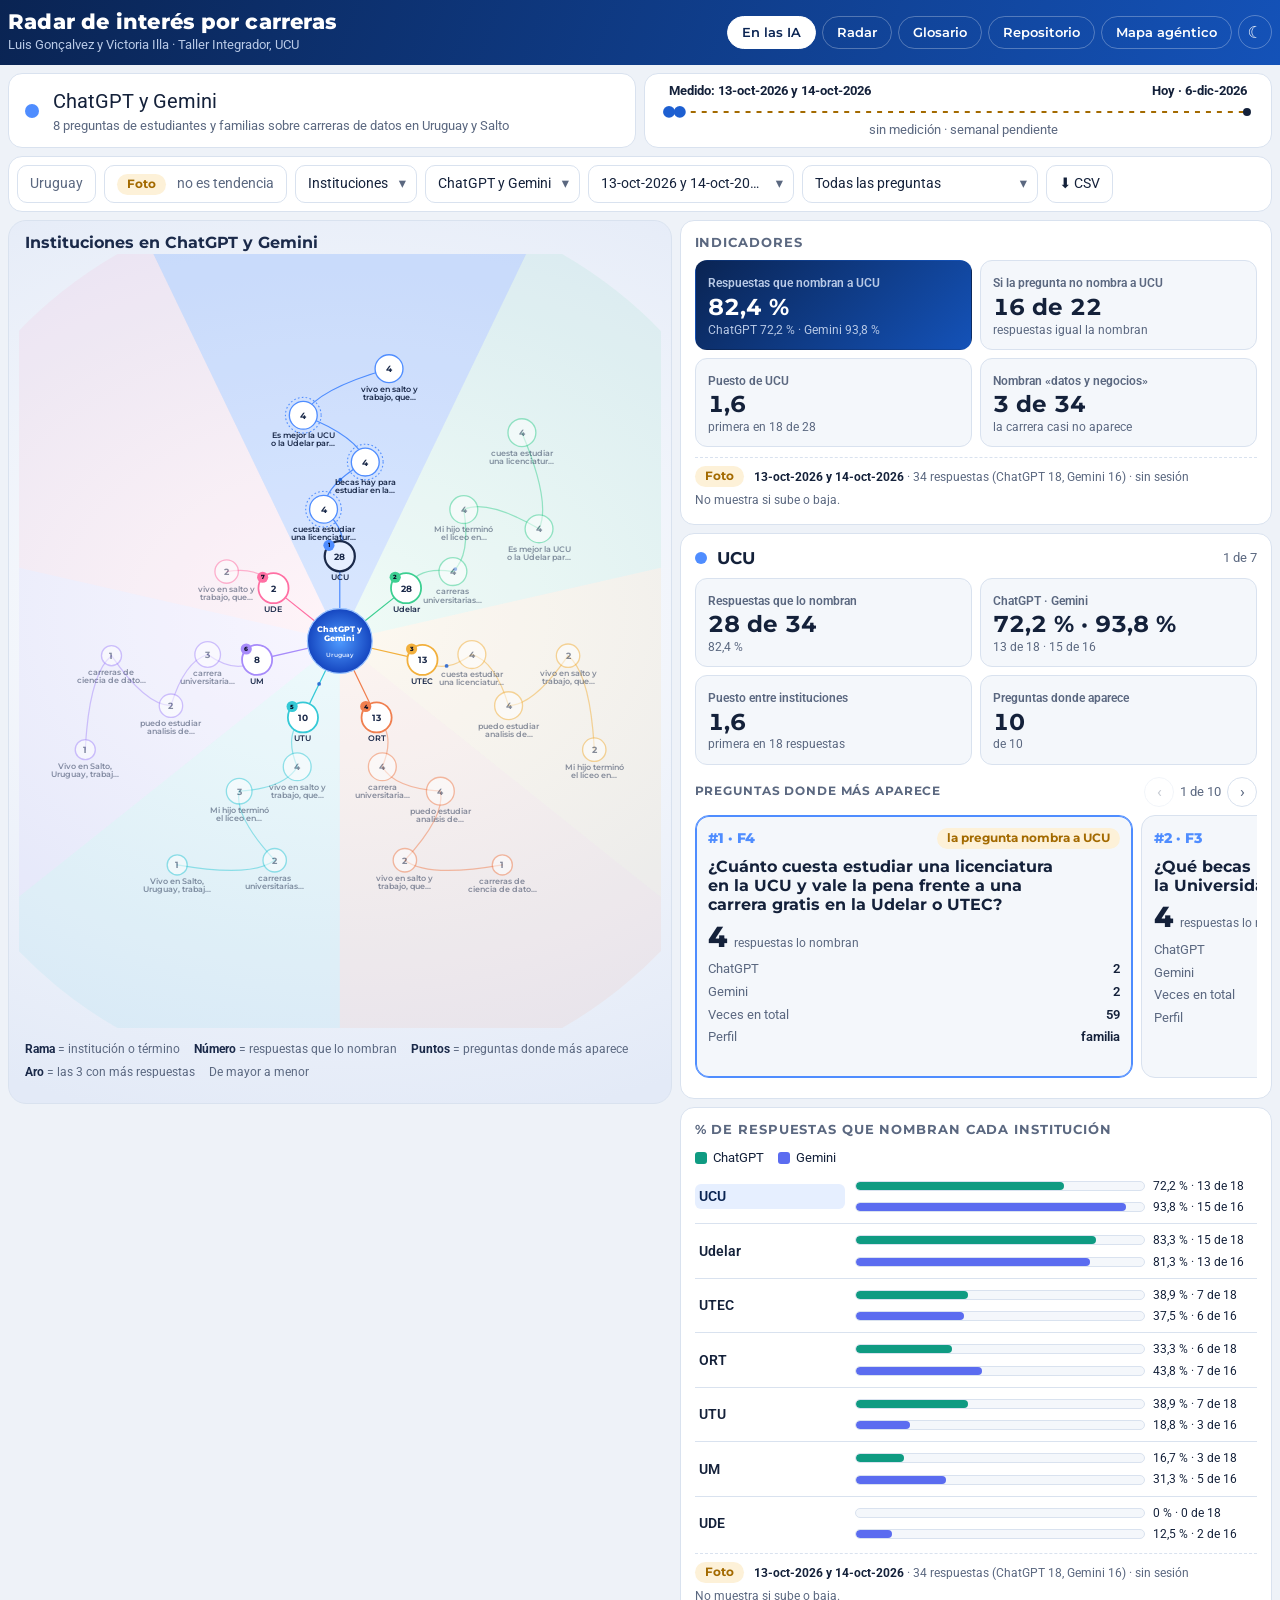
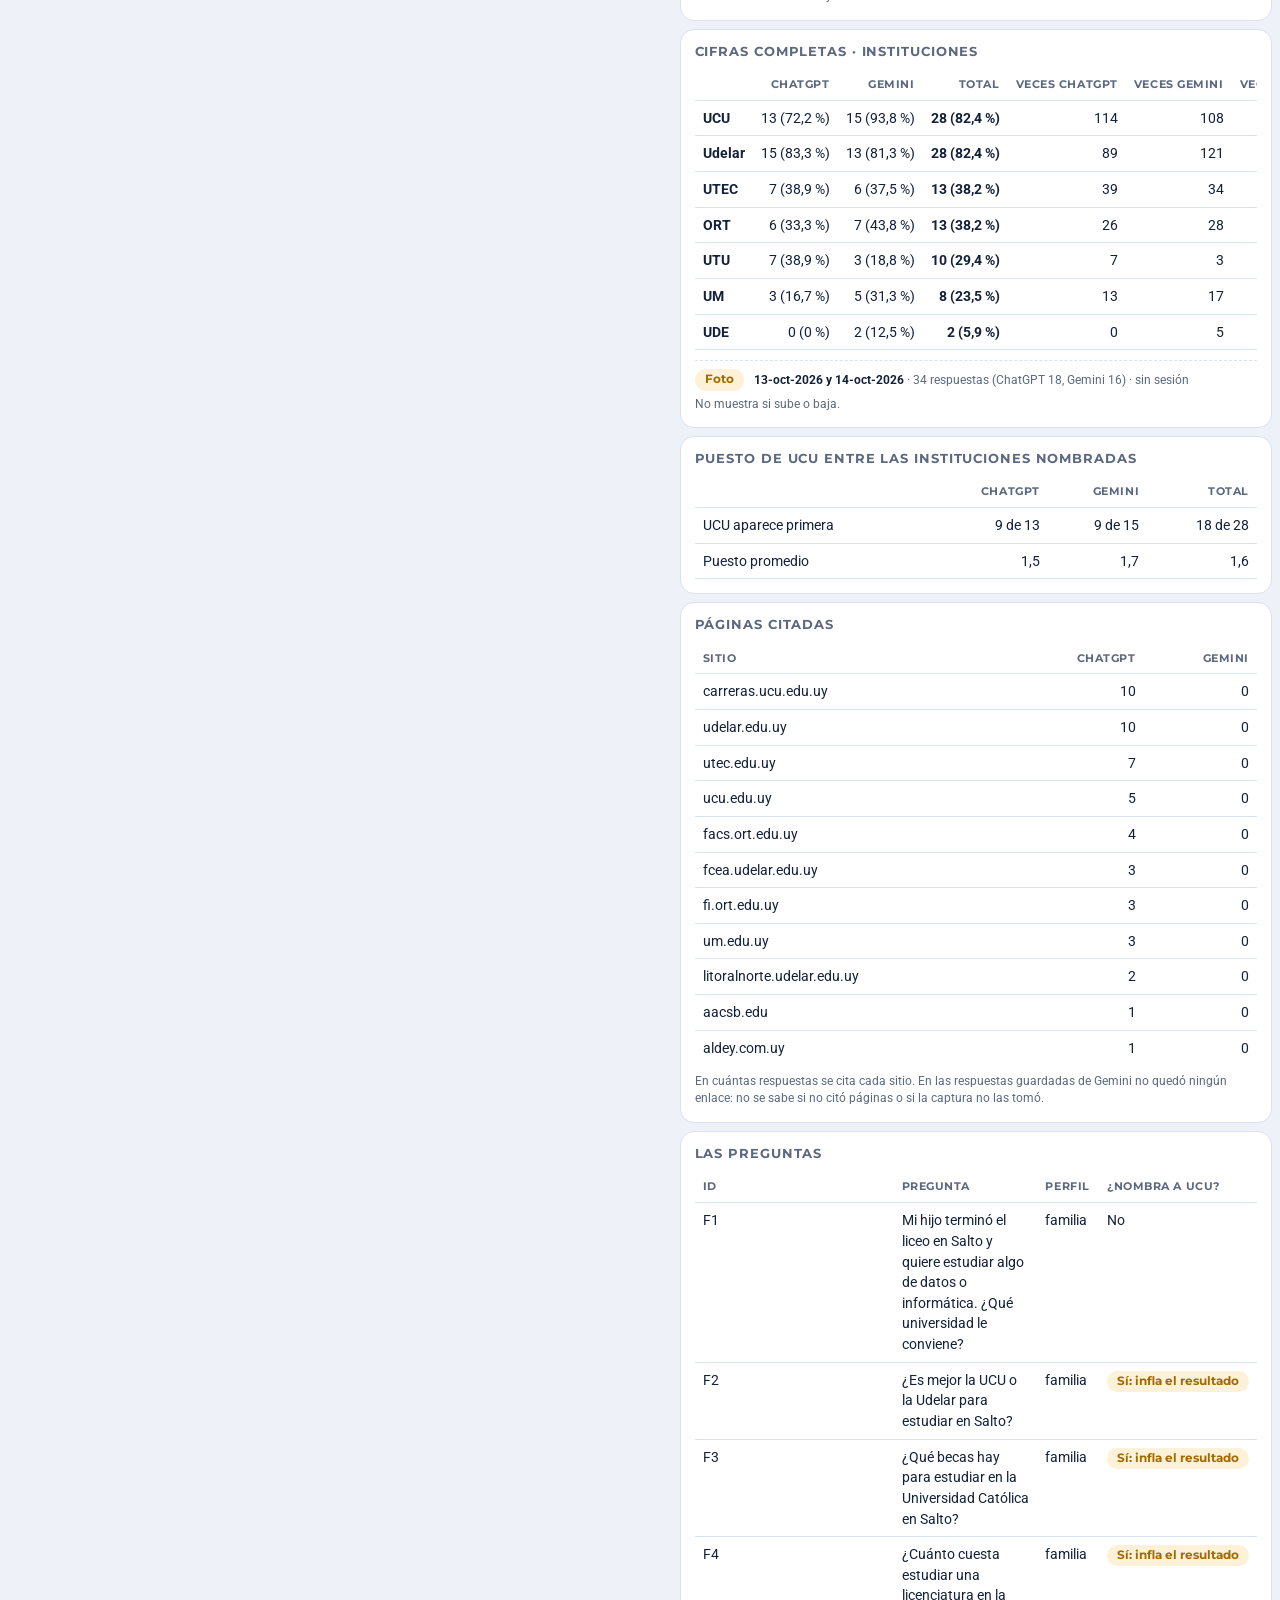
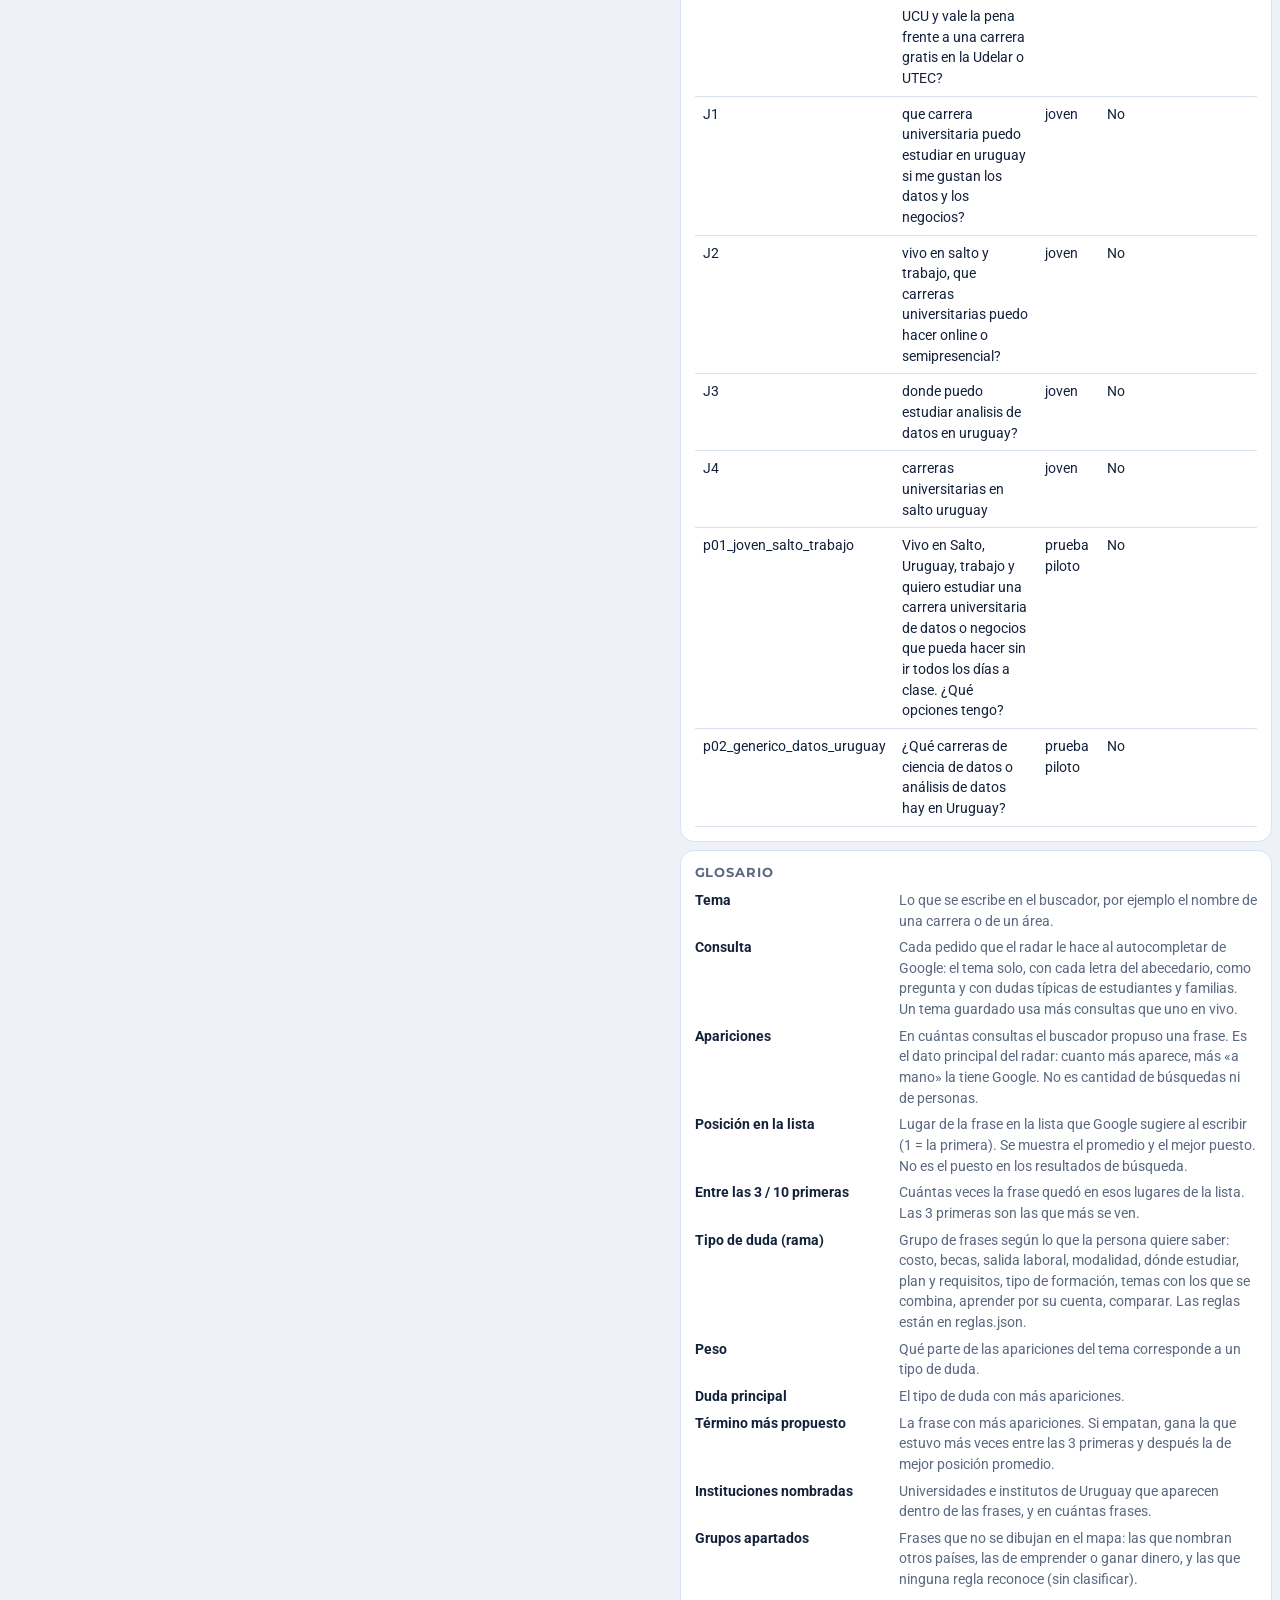
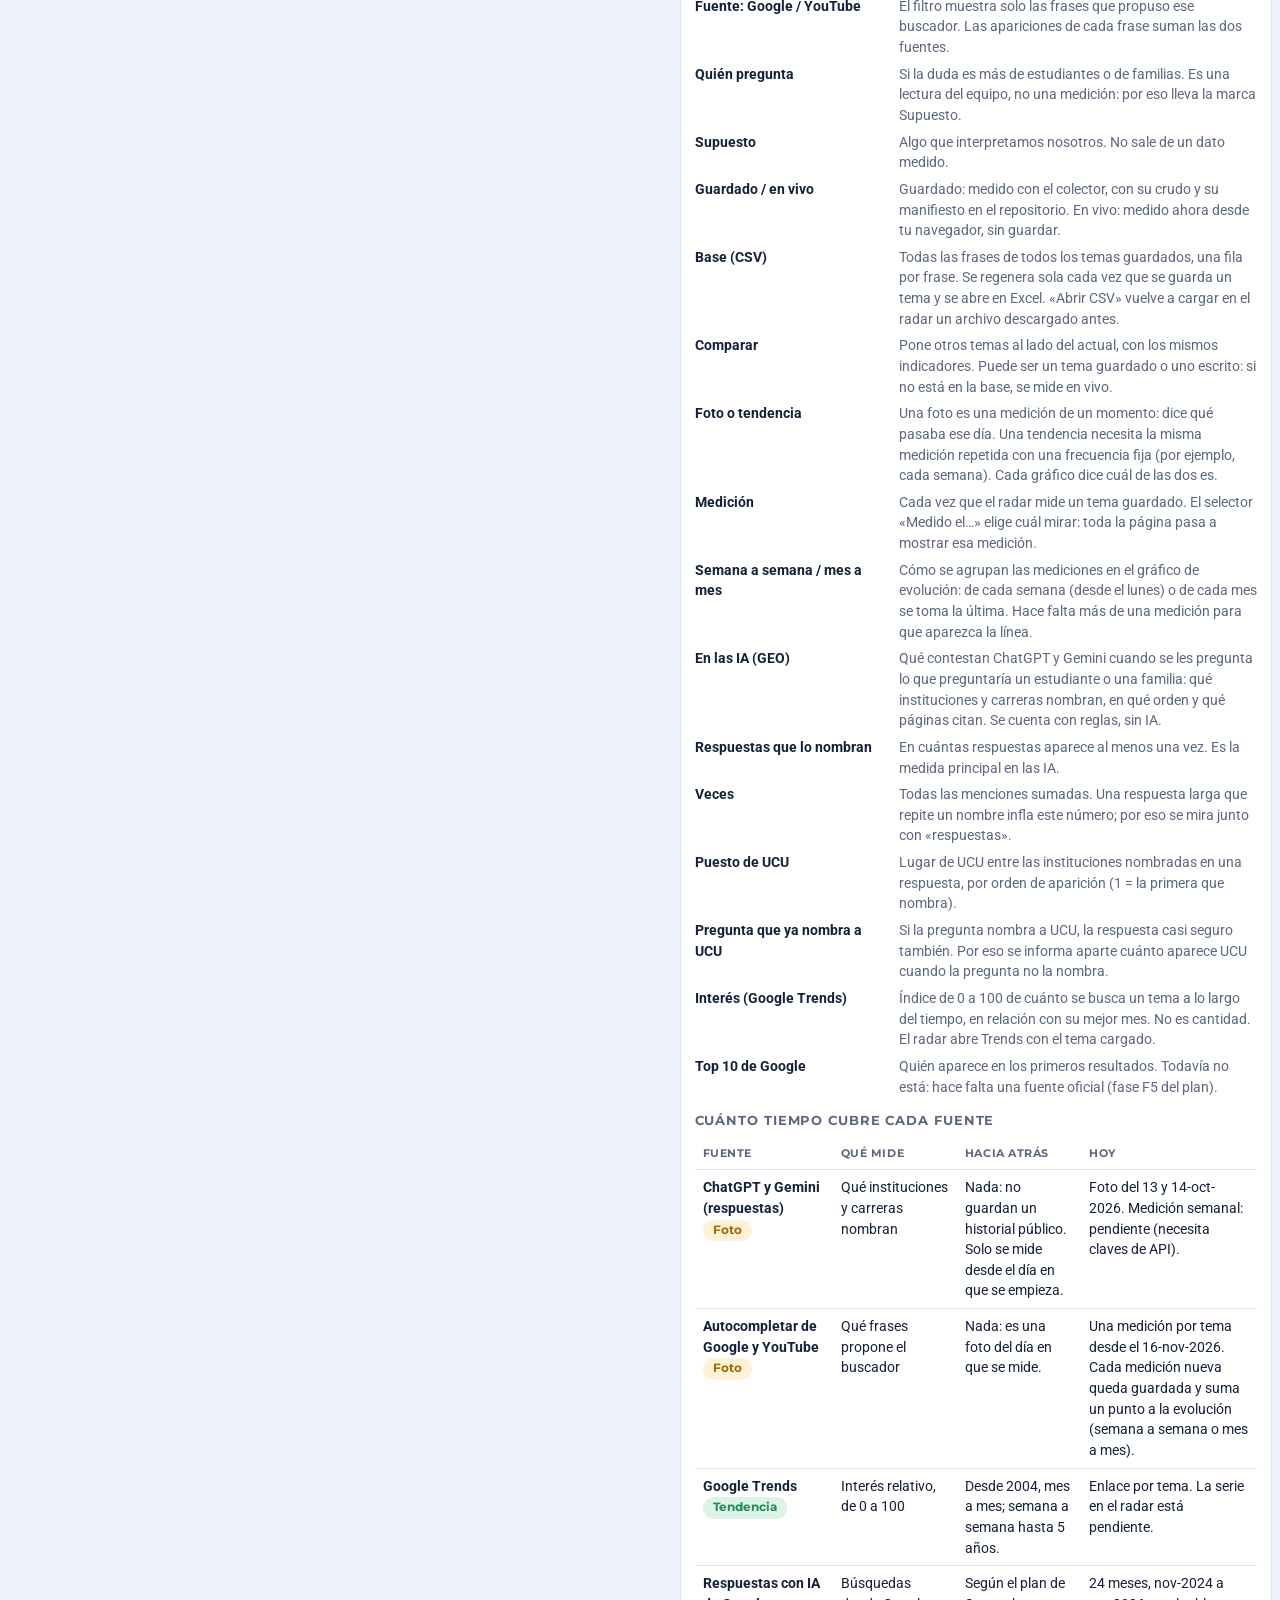
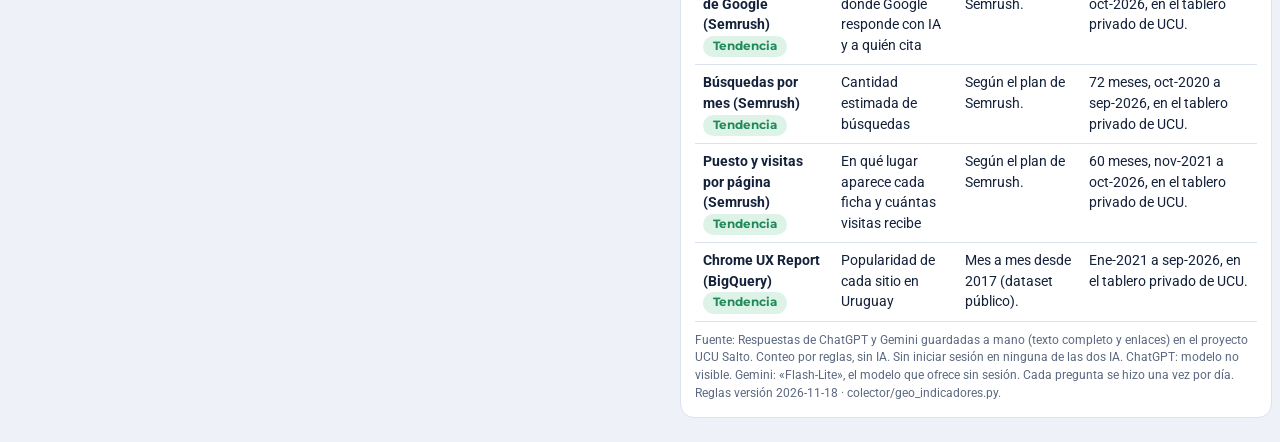
==== commit a6af84b4: "Medición semanal programada y evolución en el radar GitHub vuelve a medir cada lunes (8:00 UY) todos" ====
--- a/docs/ia.html
+++ b/docs/ia.html
@@ -7,8 +7,8 @@
 <link rel="preconnect" href="https://fonts.googleapis.com">
 <link rel="preconnect" href="https://fonts.gstatic.com" crossorigin>
 <link href="https://fonts.googleapis.com/css2?family=Montserrat:wght@600;700;800&family=Roboto:wght@400;500;700&display=swap" rel="stylesheet">
-<link rel="stylesheet" href="assets/estilo.css?v=20261118f">
-<script src="assets/tema.js?v=20261118f"></script>
+<link rel="stylesheet" href="assets/estilo.css?v=20261118g">
+<script src="assets/tema.js?v=20261118g"></script>
 <style>
   :root{ --s-chatgpt:#0f9b82; --s-gemini:#5b6cf0; }
   .tl{width:100%;height:auto;display:block}
@@ -133,8 +133,8 @@
 </div>
 
 <script type="module">
-import { renderMapa } from "./assets/mapa.js?v=20261118f";
-import { leerJSON, esc, num } from "./assets/nucleo.js?v=20261118f";
+import { renderMapa } from "./assets/mapa.js?v=20261118g";
+import { leerJSON, esc, num } from "./assets/nucleo.js?v=20261118g";
 const $ = (id) => document.getElementById(id);
 const [D, glosario, sitio] = await Promise.all(["data/geo/indicadores.json", "data/glosario.json", "data/sitio.json"].map(leerJSON));
 $("sitio-titulo").textContent = sitio.titulo;
--- a/docs/assets/estilo.css
+++ b/docs/assets/estilo.css
@@ -146,6 +146,11 @@
 .pill{position:relative;display:inline-flex;align-items:center;gap:8px;border:1px solid var(--line);border-radius:10px;padding:7px 12px;font-size:.9rem;background:var(--panel)}
 .pill select{appearance:none;-webkit-appearance:none;border:0;background:transparent;padding-right:16px;cursor:pointer;outline:none}
 #f-duda,#f-dia{width:12.5em;text-overflow:ellipsis}
+#f-medicion{width:15em;text-overflow:ellipsis}
+#f-gran{width:10em}
+.pill select:disabled{cursor:default;opacity:1}
+.graf-evol{width:100%;height:auto;display:block}
+.graf-evol text{font-family:var(--f-body);font-size:11px;fill:var(--muted)}
 .pill:has(select)::after{content:"▾";position:absolute;right:10px;pointer-events:none;color:var(--muted)}
 .pill:focus-within{outline:2px solid var(--accent)}
 .pill.fija{color:var(--muted)}
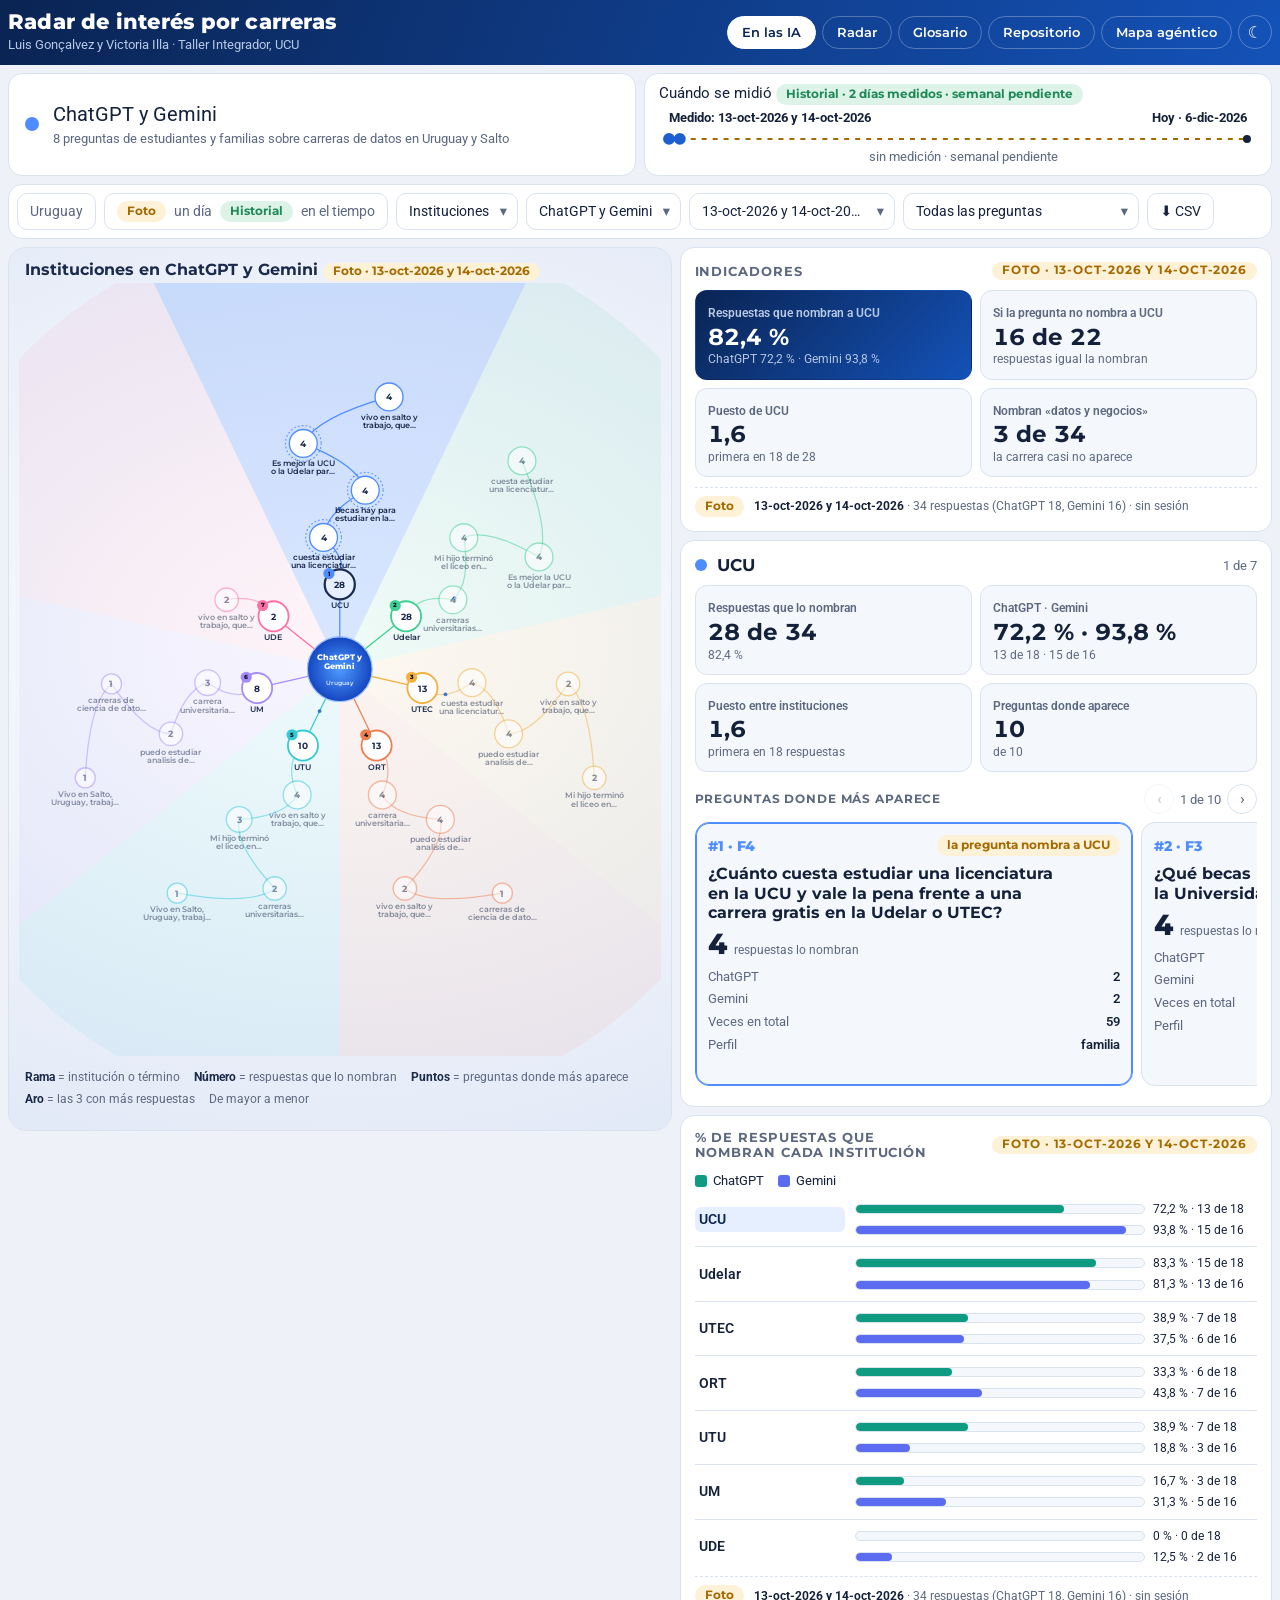
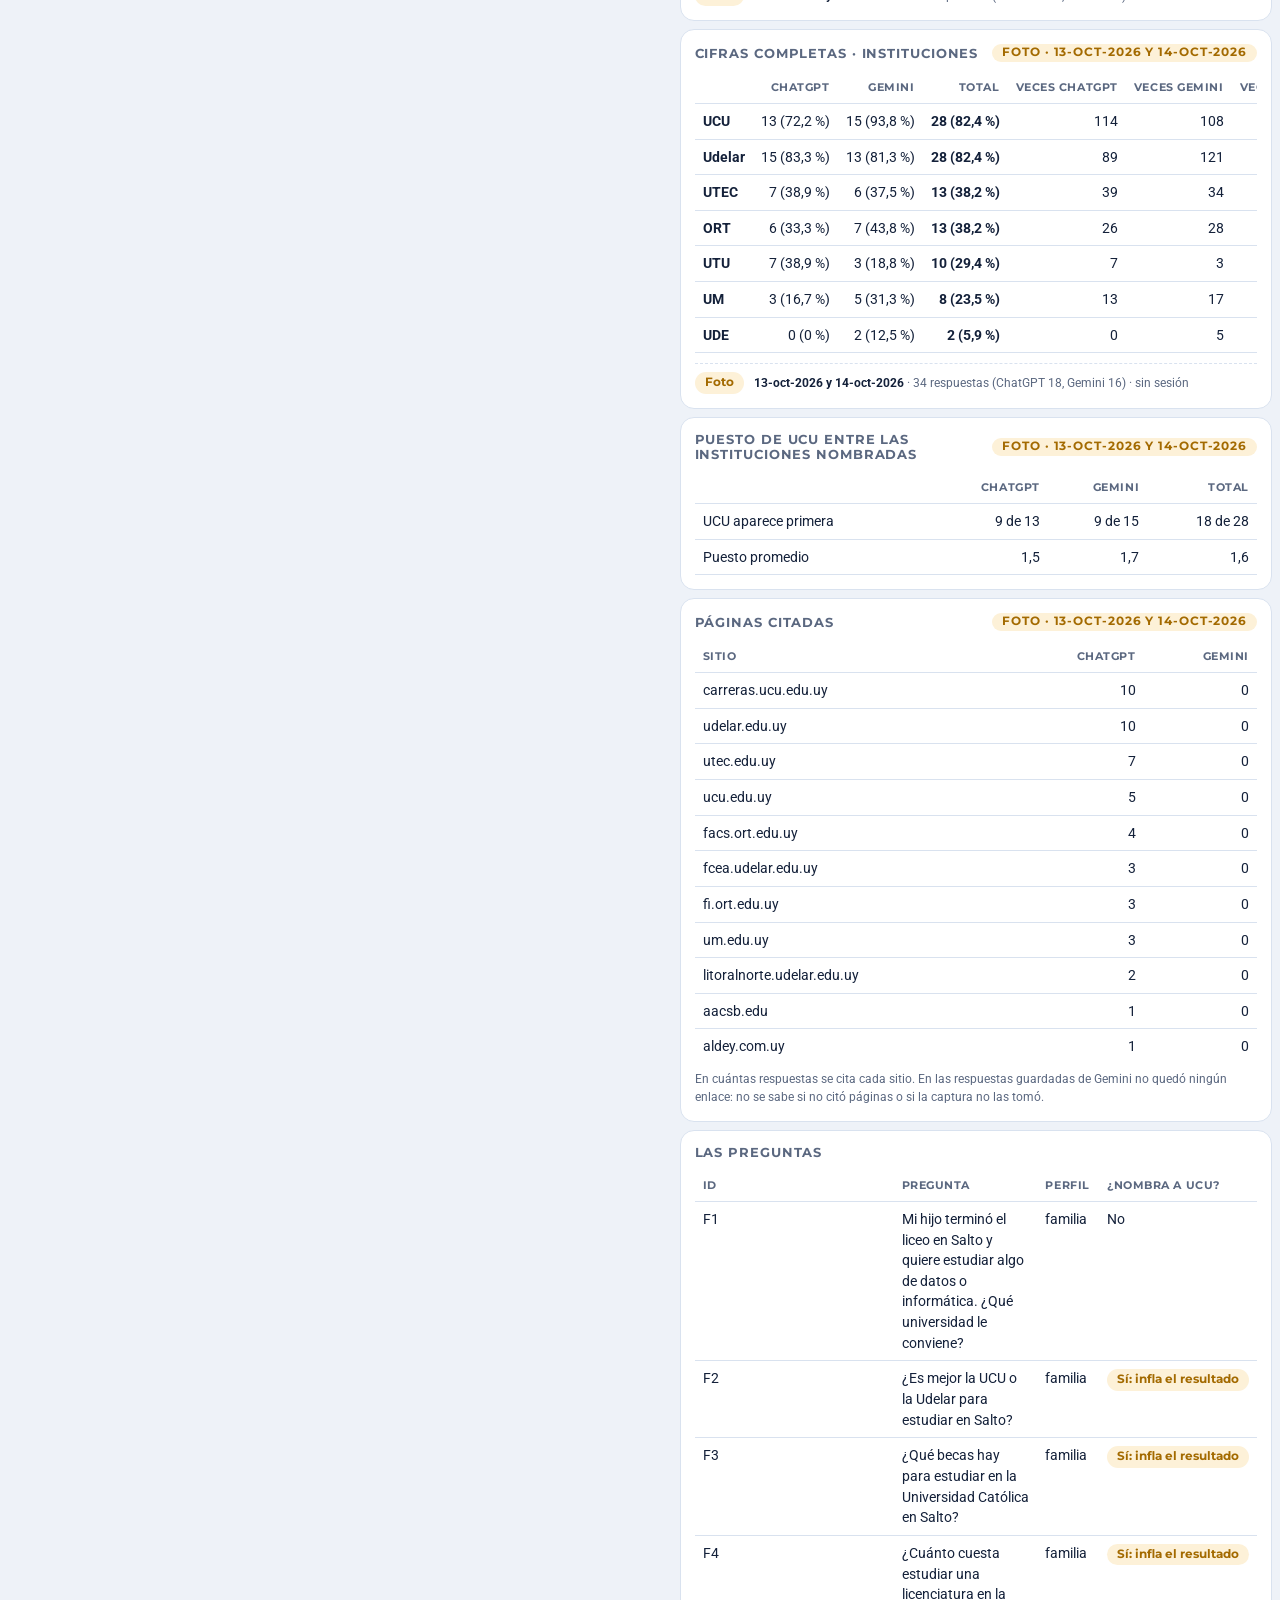
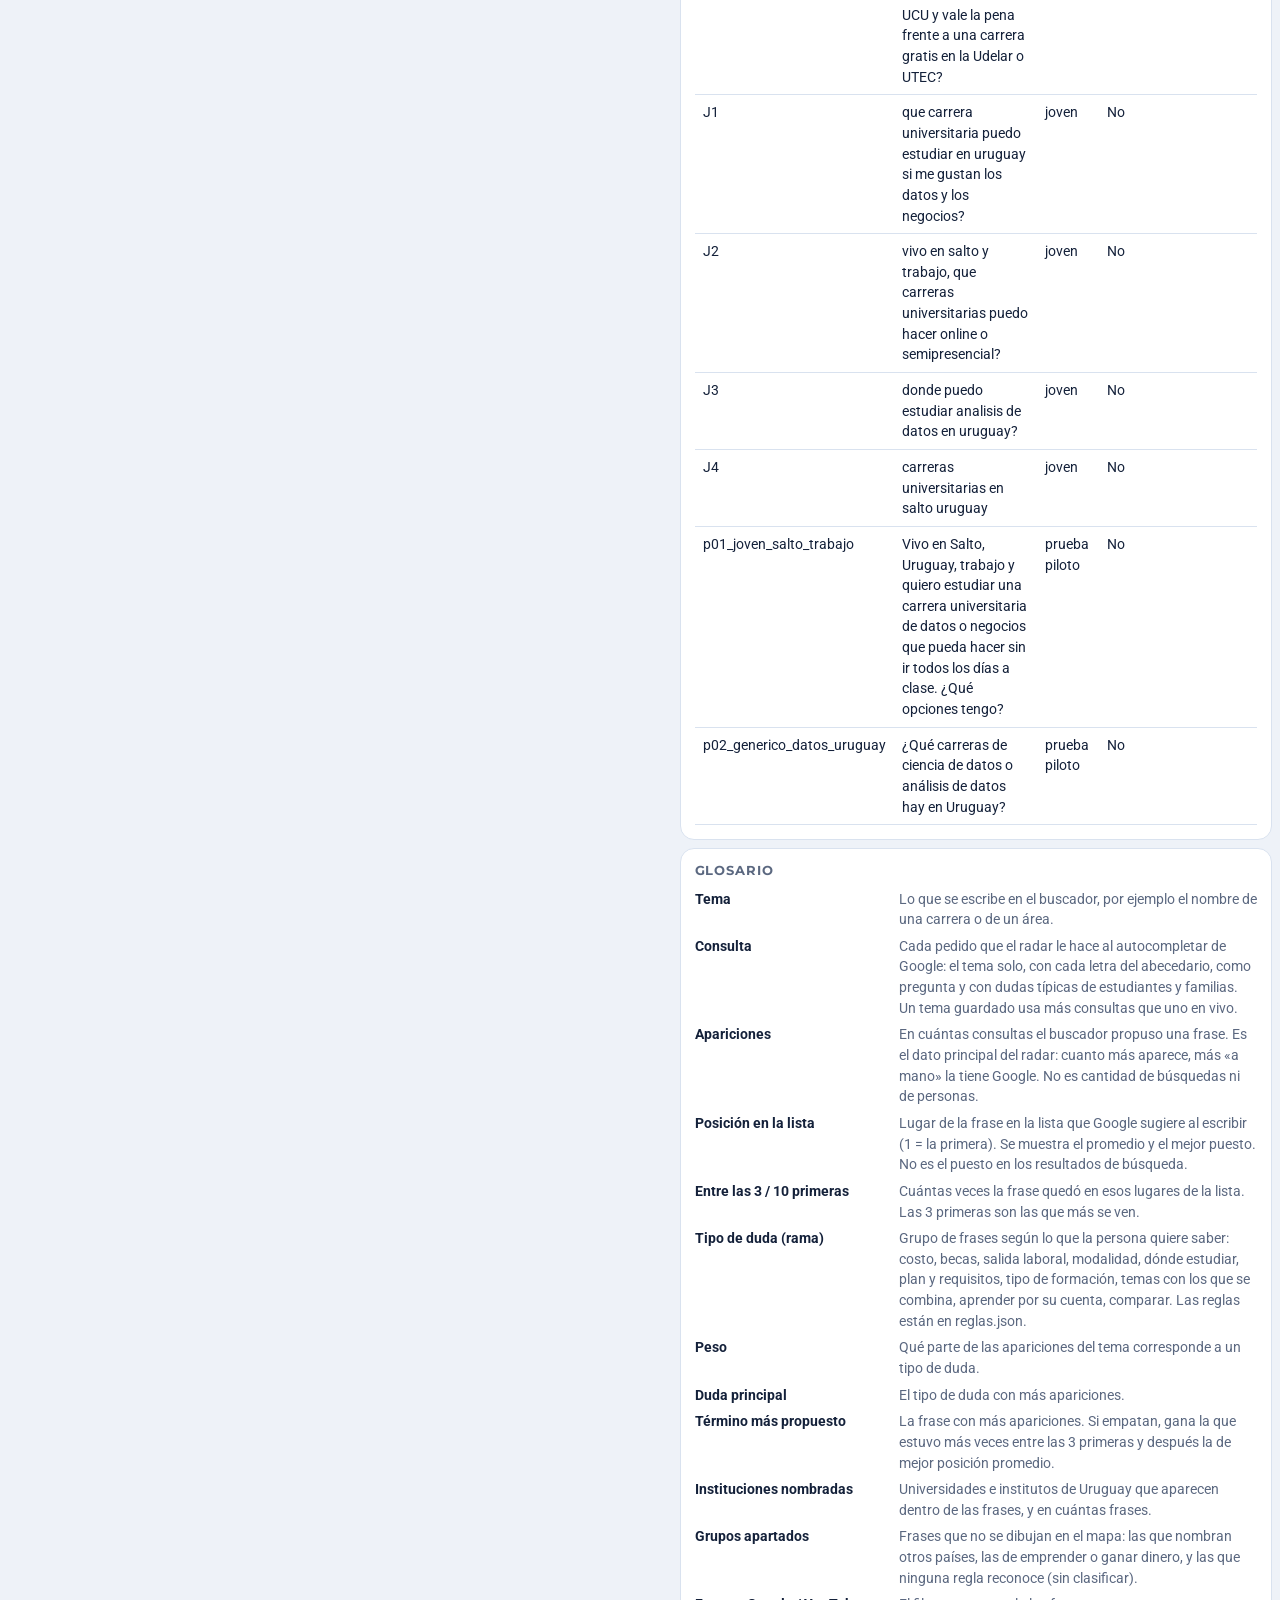
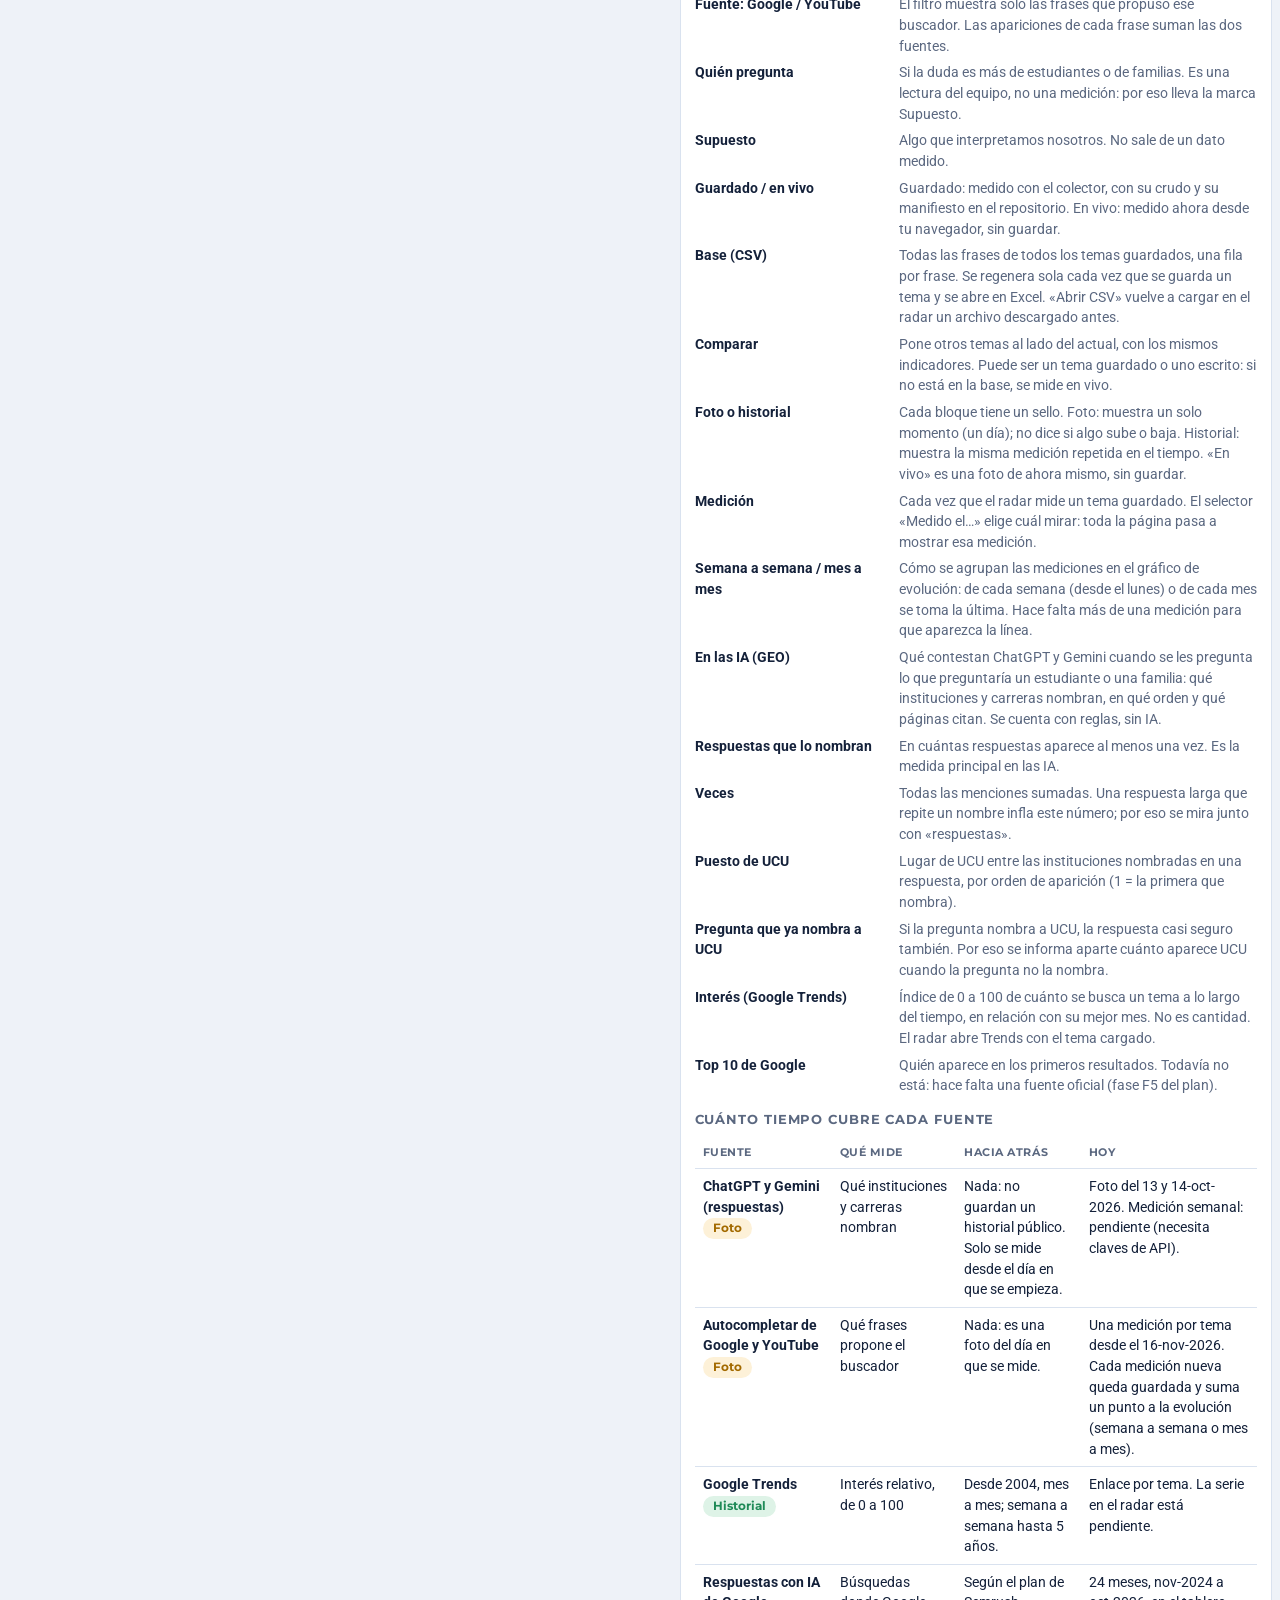
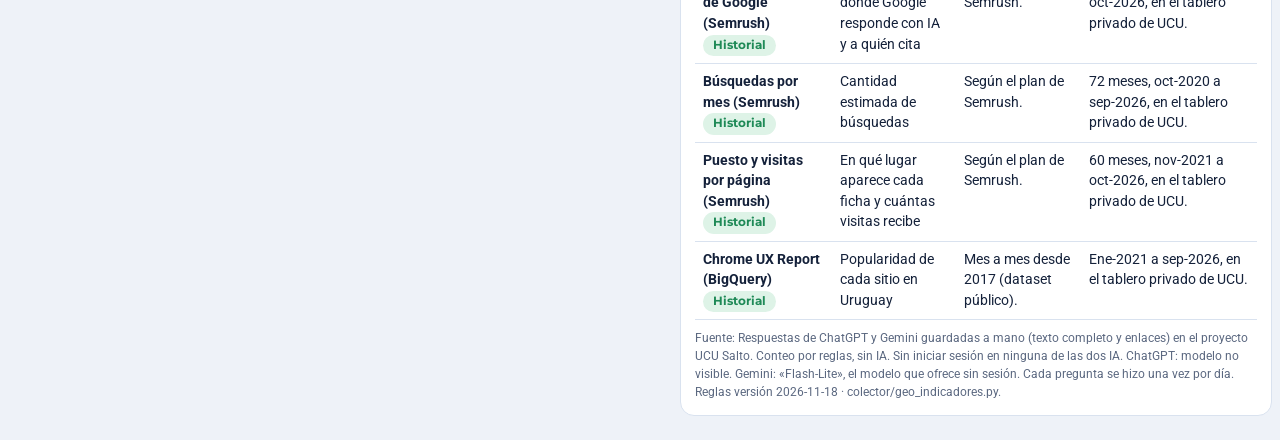
==== commit 7b29c2b8: "Sellos Foto / En vivo / Historial en cada bloque, con leyenda Cada bloque del radar y de En las IA d" ====
--- a/docs/ia.html
+++ b/docs/ia.html
@@ -7,8 +7,8 @@
 <link rel="preconnect" href="https://fonts.googleapis.com">
 <link rel="preconnect" href="https://fonts.gstatic.com" crossorigin>
 <link href="https://fonts.googleapis.com/css2?family=Montserrat:wght@600;700;800&family=Roboto:wght@400;500;700&display=swap" rel="stylesheet">
-<link rel="stylesheet" href="assets/estilo.css?v=20261118g">
-<script src="assets/tema.js?v=20261118g"></script>
+<link rel="stylesheet" href="assets/estilo.css?v=20261118h">
+<script src="assets/tema.js?v=20261118h"></script>
 <style>
   :root{ --s-chatgpt:#0f9b82; --s-gemini:#5b6cf0; }
   .tl{width:100%;height:auto;display:block}
@@ -57,11 +57,11 @@
       <span class="campo"><span style="font-size:1.25rem">ChatGPT y Gemini</span>
         <small id="sub-preg"><span class="esq">Cargando las preguntas medidas</span></small></span>
     </div>
-    <div class="cuando" aria-label="Cuándo se midió"><svg id="linea" class="tl" role="img" viewBox="0 0 600 58" aria-label="Cargando la línea de tiempo"><rect x="10" y="4" width="200" height="12" rx="6" fill="var(--esq)"/><rect x="390" y="4" width="200" height="12" rx="6" fill="var(--esq)"/><rect x="10" y="26" width="580" height="8" rx="4" fill="var(--esq)"/><rect x="200" y="44" width="200" height="10" rx="5" fill="var(--esq)"/></svg></div>
+    <div class="cuando" aria-label="Cuándo se midió"><p style="margin:0 0 4px" data-sello="hist">Cuándo se midió</p><svg id="linea" class="tl" role="img" viewBox="0 0 600 58" aria-label="Cargando la línea de tiempo"><rect x="10" y="4" width="200" height="12" rx="6" fill="var(--esq)"/><rect x="390" y="4" width="200" height="12" rx="6" fill="var(--esq)"/><rect x="10" y="26" width="580" height="8" rx="4" fill="var(--esq)"/><rect x="200" y="44" width="200" height="10" rx="5" fill="var(--esq)"/></svg></div>
   </div>
   <div class="filtros">
     <span class="pill fija">Uruguay</span>
-    <span class="pill fija"><span class="sello pend">Foto</span>&nbsp;no es tendencia</span>
+<span class="pill fija leyenda-sellos" title="Cada bloque lleva uno de estos dos sellos"><span class="sello foto">Foto</span>un día<span class="sello hist">Historial</span>en el tiempo</span>
     <label class="pill"><select id="f-ver" aria-label="Qué mirar">
       <option value="inst">Instituciones</option><option value="term">Términos</option></select></label>
     <label class="pill"><select id="f-ia" aria-label="Qué IA">
@@ -79,14 +79,14 @@
       <div class="carga-caja"><span class="giro" aria-hidden="true"></span><b id="carga-t">Cargando las respuestas de ChatGPT y Gemini…</b><small id="carga-s">Un momento</small>
         <div class="carga-barra"><i id="carga-i" style="width:35%"></i></div></div>
     </div>
-    <h2 id="t-mapa"><span class="esq">Instituciones en ChatGPT y Gemini</span></h2>
+    <h2 id="t-mapa" data-sello="foto"><span class="esq">Instituciones en ChatGPT y Gemini</span></h2>
     <svg id="mapa" class="mapa" viewBox="-575 -575 1150 1150" aria-label="Mapa radial: cada rama es una institución o un término; cada punto, una pregunta"></svg>
     <p class="leyenda"><span><b>Rama</b> = institución o término</span><span><b>Número</b> = respuestas que lo nombran</span><span><b>Puntos</b> = preguntas donde más aparece</span><span><b>Aro</b> = las 3 con más respuestas</span><span>De mayor a menor</span></p>
   </section>
 
   <div class="columna">
     <section class="bloque">
-      <h3>Indicadores</h3>
+      <h3 data-sello="foto">Indicadores</h3>
       <div class="kp4" id="kpis"><div><span class="et esq">Cargando dato</span><b class="esq">00,0</b><small class="esq">cargando el detalle</small></div><div><span class="et esq">Cargando dato</span><b class="esq">00,0</b><small class="esq">cargando el detalle</small></div><div><span class="et esq">Cargando dato</span><b class="esq">00,0</b><small class="esq">cargando el detalle</small></div><div><span class="et esq">Cargando dato</span><b class="esq">00,0</b><small class="esq">cargando el detalle</small></div></div>
       <p class="temporal" data-temporal></p>
     </section>
@@ -94,25 +94,25 @@
     <section class="bloque" id="rama"><div class="rama-cab"><span class="bola esq"></span><h4 class="esq">Cargando</h4></div><div class="kp4"><div><span class="et esq">Cargando dato</span><b class="esq">00,0</b><small class="esq">cargando el detalle</small></div><div><span class="et esq">Cargando dato</span><b class="esq">00,0</b><small class="esq">cargando el detalle</small></div><div><span class="et esq">Cargando dato</span><b class="esq">00,0</b><small class="esq">cargando el detalle</small></div><div><span class="et esq">Cargando dato</span><b class="esq">00,0</b><small class="esq">cargando el detalle</small></div></div><div class="carr-cab"><h4 class="esq">Cargando términos</h4></div><div class="carr"><article class="tarj esq-tarj"><div class="fila-t"><span class="rk esq">#1</span></div><h5 class="esq">cargando el término</h5><div class="big esq">00</div><div class="riel esq"></div><dl><dt class="esq">cargando</dt><dd class="esq">0</dd><dt class="esq">cargando</dt><dd class="esq">0</dd><dt class="esq">cargando</dt><dd class="esq">0</dd><dt class="esq">cargando</dt><dd class="esq">0</dd></dl></article><article class="tarj esq-tarj"><div class="fila-t"><span class="rk esq">#1</span></div><h5 class="esq">cargando el término</h5><div class="big esq">00</div><div class="riel esq"></div><dl><dt class="esq">cargando</dt><dd class="esq">0</dd><dt class="esq">cargando</dt><dd class="esq">0</dd><dt class="esq">cargando</dt><dd class="esq">0</dd><dt class="esq">cargando</dt><dd class="esq">0</dd></dl></article></div></section>
 
     <section class="bloque">
-      <h3 id="t-graf"><span class="esq">% de respuestas que nombran cada institución</span></h3>
+      <h3 id="t-graf" data-sello="foto"><span class="esq">% de respuestas que nombran cada institución</span></h3>
       <ul class="ley2"><li><b style="background:var(--s-chatgpt)"></b>ChatGPT</li><li><b style="background:var(--s-gemini)"></b>Gemini</li></ul>
       <div class="g2" id="graf"><span class="nom esq">Cargando</span><div class="barras"><div class="b"><span class="riel esq"></span><span class="esq">00 % · 0 de 00</span></div><div class="b"><span class="riel esq"></span><span class="esq">00 % · 0 de 00</span></div></div><span class="nom esq">Cargando</span><div class="barras"><div class="b"><span class="riel esq"></span><span class="esq">00 % · 0 de 00</span></div><div class="b"><span class="riel esq"></span><span class="esq">00 % · 0 de 00</span></div></div><span class="nom esq">Cargando</span><div class="barras"><div class="b"><span class="riel esq"></span><span class="esq">00 % · 0 de 00</span></div><div class="b"><span class="riel esq"></span><span class="esq">00 % · 0 de 00</span></div></div><span class="nom esq">Cargando</span><div class="barras"><div class="b"><span class="riel esq"></span><span class="esq">00 % · 0 de 00</span></div><div class="b"><span class="riel esq"></span><span class="esq">00 % · 0 de 00</span></div></div><span class="nom esq">Cargando</span><div class="barras"><div class="b"><span class="riel esq"></span><span class="esq">00 % · 0 de 00</span></div><div class="b"><span class="riel esq"></span><span class="esq">00 % · 0 de 00</span></div></div><span class="nom esq">Cargando</span><div class="barras"><div class="b"><span class="riel esq"></span><span class="esq">00 % · 0 de 00</span></div><div class="b"><span class="riel esq"></span><span class="esq">00 % · 0 de 00</span></div></div><span class="nom esq">Cargando</span><div class="barras"><div class="b"><span class="riel esq"></span><span class="esq">00 % · 0 de 00</span></div><div class="b"><span class="riel esq"></span><span class="esq">00 % · 0 de 00</span></div></div></div>
       <p class="temporal" data-temporal></p>
     </section>
 
     <section class="bloque">
-      <h3 id="t-tabla"><span class="esq">Cifras completas · instituciones</span></h3>
+      <h3 id="t-tabla" data-sello="foto"><span class="esq">Cifras completas · instituciones</span></h3>
       <div class="tabla-w"><table id="tabla"><tbody><tr><td><span class="esq">            </span></td><td><span class="esq">            </span></td><td><span class="esq">            </span></td><td><span class="esq">            </span></td><td><span class="esq">            </span></td><td><span class="esq">            </span></td><td><span class="esq">            </span></td></tr><tr><td><span class="esq">            </span></td><td><span class="esq">            </span></td><td><span class="esq">            </span></td><td><span class="esq">            </span></td><td><span class="esq">            </span></td><td><span class="esq">            </span></td><td><span class="esq">            </span></td></tr><tr><td><span class="esq">            </span></td><td><span class="esq">            </span></td><td><span class="esq">            </span></td><td><span class="esq">            </span></td><td><span class="esq">            </span></td><td><span class="esq">            </span></td><td><span class="esq">            </span></td></tr><tr><td><span class="esq">            </span></td><td><span class="esq">            </span></td><td><span class="esq">            </span></td><td><span class="esq">            </span></td><td><span class="esq">            </span></td><td><span class="esq">            </span></td><td><span class="esq">            </span></td></tr><tr><td><span class="esq">            </span></td><td><span class="esq">            </span></td><td><span class="esq">            </span></td><td><span class="esq">            </span></td><td><span class="esq">            </span></td><td><span class="esq">            </span></td><td><span class="esq">            </span></td></tr><tr><td><span class="esq">            </span></td><td><span class="esq">            </span></td><td><span class="esq">            </span></td><td><span class="esq">            </span></td><td><span class="esq">            </span></td><td><span class="esq">            </span></td><td><span class="esq">            </span></td></tr><tr><td><span class="esq">            </span></td><td><span class="esq">            </span></td><td><span class="esq">            </span></td><td><span class="esq">            </span></td><td><span class="esq">            </span></td><td><span class="esq">            </span></td><td><span class="esq">            </span></td></tr><tr><td><span class="esq">            </span></td><td><span class="esq">            </span></td><td><span class="esq">            </span></td><td><span class="esq">            </span></td><td><span class="esq">            </span></td><td><span class="esq">            </span></td><td><span class="esq">            </span></td></tr></tbody></table></div>
       <p class="temporal" data-temporal></p>
     </section>
 
     <section class="bloque">
-      <h3>Puesto de UCU entre las instituciones nombradas</h3>
+      <h3 data-sello="foto">Puesto de UCU entre las instituciones nombradas</h3>
       <div class="tabla-w"><table id="t-puesto"><tbody><tr><td><span class="esq">            </span></td><td><span class="esq">            </span></td><td><span class="esq">            </span></td><td><span class="esq">            </span></td></tr><tr><td><span class="esq">            </span></td><td><span class="esq">            </span></td><td><span class="esq">            </span></td><td><span class="esq">            </span></td></tr><tr><td><span class="esq">            </span></td><td><span class="esq">            </span></td><td><span class="esq">            </span></td><td><span class="esq">            </span></td></tr></tbody></table></div>
     </section>
 
     <section class="bloque">
-      <h3>Páginas citadas</h3>
+      <h3 data-sello="foto">Páginas citadas</h3>
       <div class="tabla-w alta"><table id="t-dom"><tbody><tr><td><span class="esq">            </span></td><td><span class="esq">            </span></td><td><span class="esq">            </span></td></tr><tr><td><span class="esq">            </span></td><td><span class="esq">            </span></td><td><span class="esq">            </span></td></tr><tr><td><span class="esq">            </span></td><td><span class="esq">            </span></td><td><span class="esq">            </span></td></tr><tr><td><span class="esq">            </span></td><td><span class="esq">            </span></td><td><span class="esq">            </span></td></tr><tr><td><span class="esq">            </span></td><td><span class="esq">            </span></td><td><span class="esq">            </span></td></tr><tr><td><span class="esq">            </span></td><td><span class="esq">            </span></td><td><span class="esq">            </span></td></tr><tr><td><span class="esq">            </span></td><td><span class="esq">            </span></td><td><span class="esq">            </span></td></tr><tr><td><span class="esq">            </span></td><td><span class="esq">            </span></td><td><span class="esq">            </span></td></tr><tr><td><span class="esq">            </span></td><td><span class="esq">            </span></td><td><span class="esq">            </span></td></tr><tr><td><span class="esq">            </span></td><td><span class="esq">            </span></td><td><span class="esq">            </span></td></tr></tbody></table></div>
       <p class="pie-b" id="dom-nota"><span class="esq">Cargando la nota sobre las páginas citadas por cada IA</span></p>
     </section>
@@ -133,8 +133,8 @@
 </div>
 
 <script type="module">
-import { renderMapa } from "./assets/mapa.js?v=20261118g";
-import { leerJSON, esc, num } from "./assets/nucleo.js?v=20261118g";
+import { renderMapa } from "./assets/mapa.js?v=20261118h";
+import { sellar, leerJSON, esc, num } from "./assets/nucleo.js?v=20261118h";
 const $ = (id) => document.getElementById(id);
 const [D, glosario, sitio] = await Promise.all(["data/geo/indicadores.json", "data/glosario.json", "data/sitio.json"].map(leerJSON));
 $("sitio-titulo").textContent = sitio.titulo;
@@ -224,8 +224,9 @@
 let ramas = [];
 function pintar() {
   const R = filas(), M = medir(R).filter((x) => x.total.n > 0);
+  const diasR = [...new Set(R.map((r) => r.dia))].sort();
   const nIA = new Set(R.map((r) => r.ia)).size, dias = new Set(R.map((r) => r.dia));
-  const temporal = `<span class="sello pend">Foto</span><span><b>${[...dias].sort().map(dia).join(" y ")}</b> · ${num(R.length)} respuestas${filtro.ia === "ambas" ? ` (ChatGPT ${num(R.filter((r) => r.ia === "ChatGPT").length)}, Gemini ${num(R.filter((r) => r.ia === "Gemini").length)})` : ` de ${filtro.ia}`} · sin sesión</span><span>No muestra si sube o baja.</span>`;
+  const temporal = `<span class="sello pend">Foto</span><span><b>${[...dias].sort().map(dia).join(" y ")}</b> · ${num(R.length)} respuestas${filtro.ia === "ambas" ? ` (ChatGPT ${num(R.filter((r) => r.ia === "ChatGPT").length)}, Gemini ${num(R.filter((r) => r.ia === "Gemini").length)})` : ` de ${filtro.ia}`} · sin sesión</span>`;
   document.querySelectorAll("[data-temporal]").forEach((p) => { p.innerHTML = temporal; });
   $("t-mapa").textContent = `${filtro.ver === "inst" ? "Instituciones" : "Términos"} en ${filtro.ia === "ambas" ? "ChatGPT y Gemini" : filtro.ia}`;
 
@@ -269,6 +270,7 @@
   R.forEach((z) => z.dominios.forEach((d) => { dom[d] ??= { d, ChatGPT: 0, Gemini: 0 }; dom[d][z.ia]++; }));
   $("t-dom").innerHTML = `<thead><tr><th>Sitio</th><th class="n">ChatGPT</th><th class="n">Gemini</th></tr></thead><tbody>${Object.values(dom).sort((a, b) => b.ChatGPT + b.Gemini - a.ChatGPT - a.Gemini || a.d.localeCompare(b.d)).slice(0, 15)
     .map((x) => `<tr><td>${esc(x.d)}</td><td class="n">${num(x.ChatGPT)}</td><td class="n">${num(x.Gemini)}</td></tr>`).join("") || '<tr><td colspan="3">Sin enlaces.</td></tr>'}</tbody>`;
+  sellar({ foto: `Foto · ${diasR.map(dia).join(" y ")}`, hist: `Historial · ${T.dias.length} días medidos · semanal pendiente` });
 }
 
 $("dom-nota").textContent = ["En cuántas respuestas se cita cada sitio.", ...D.dominios_nota].join(" ");
@@ -277,7 +279,7 @@
 $("glos").innerHTML = glosario.terminos.map((t) => `<dt>${esc(t.termino)}</dt><dd>${esc(t.que_es)}</dd>`).join("");
 $("t-temp").textContent = glosario.temporalidad.titulo;
 $("temp").innerHTML = `<thead><tr><th>Fuente</th><th>Qué mide</th><th>Hacia atrás</th><th>Hoy</th></tr></thead><tbody>${glosario.temporalidad.fuentes.map((f) =>
-  `<tr><td><b>${esc(f.fuente)}</b> <span class="sello ${f.tipo === "foto" ? "pend" : "ok"}">${f.tipo === "foto" ? "Foto" : "Tendencia"}</span></td><td>${esc(f.mide)}</td><td>${esc(f.hacia_atras)}</td><td>${esc(f.en_el_radar)}</td></tr>`).join("")}</tbody>`;
+  `<tr><td><b>${esc(f.fuente)}</b> <span class="sello ${f.tipo === "foto" ? "foto" : "hist"}">${f.tipo === "foto" ? "Foto" : "Historial"}</span></td><td>${esc(f.mide)}</td><td>${esc(f.hacia_atras)}</td><td>${esc(f.en_el_radar)}</td></tr>`).join("")}</tbody>`;
 $("fuente").textContent = `Fuente: ${D.fuente} ${T.condiciones.join(" ")} Reglas versión ${D.reglas_version} · colector/geo_indicadores.py.`;
 
 for (const [id, k] of [["f-ver", "ver"], ["f-ia", "ia"], ["f-dia", "dia"], ["f-preg", "preg"]]) $(id).addEventListener("change", (e) => { filtro[k] = e.target.value; if (k === "ver") ramaSel = null; pintar(); });
--- a/docs/assets/estilo.css
+++ b/docs/assets/estilo.css
@@ -124,6 +124,9 @@
 .sello.pend{background:var(--warn-soft);color:var(--warn)}
 .sello.sup{background:var(--accent-soft);color:var(--accent)}
 .sello.mal{background:var(--crit-soft);color:var(--down)}
+.sello.foto{background:var(--warn-soft);color:var(--warn)}
+.sello.hist{background:var(--good-soft);color:var(--up)}
+.leyenda-sellos{gap:6px;color:var(--muted)}
 
 /* ---------- Radar: buscador estilo Glimpse ---------- */
 .busc{padding:8px max(var(--gut),env(safe-area-inset-right,0px)) 0 max(var(--gut),env(safe-area-inset-left,0px));display:flex;flex-direction:column;gap:8px}
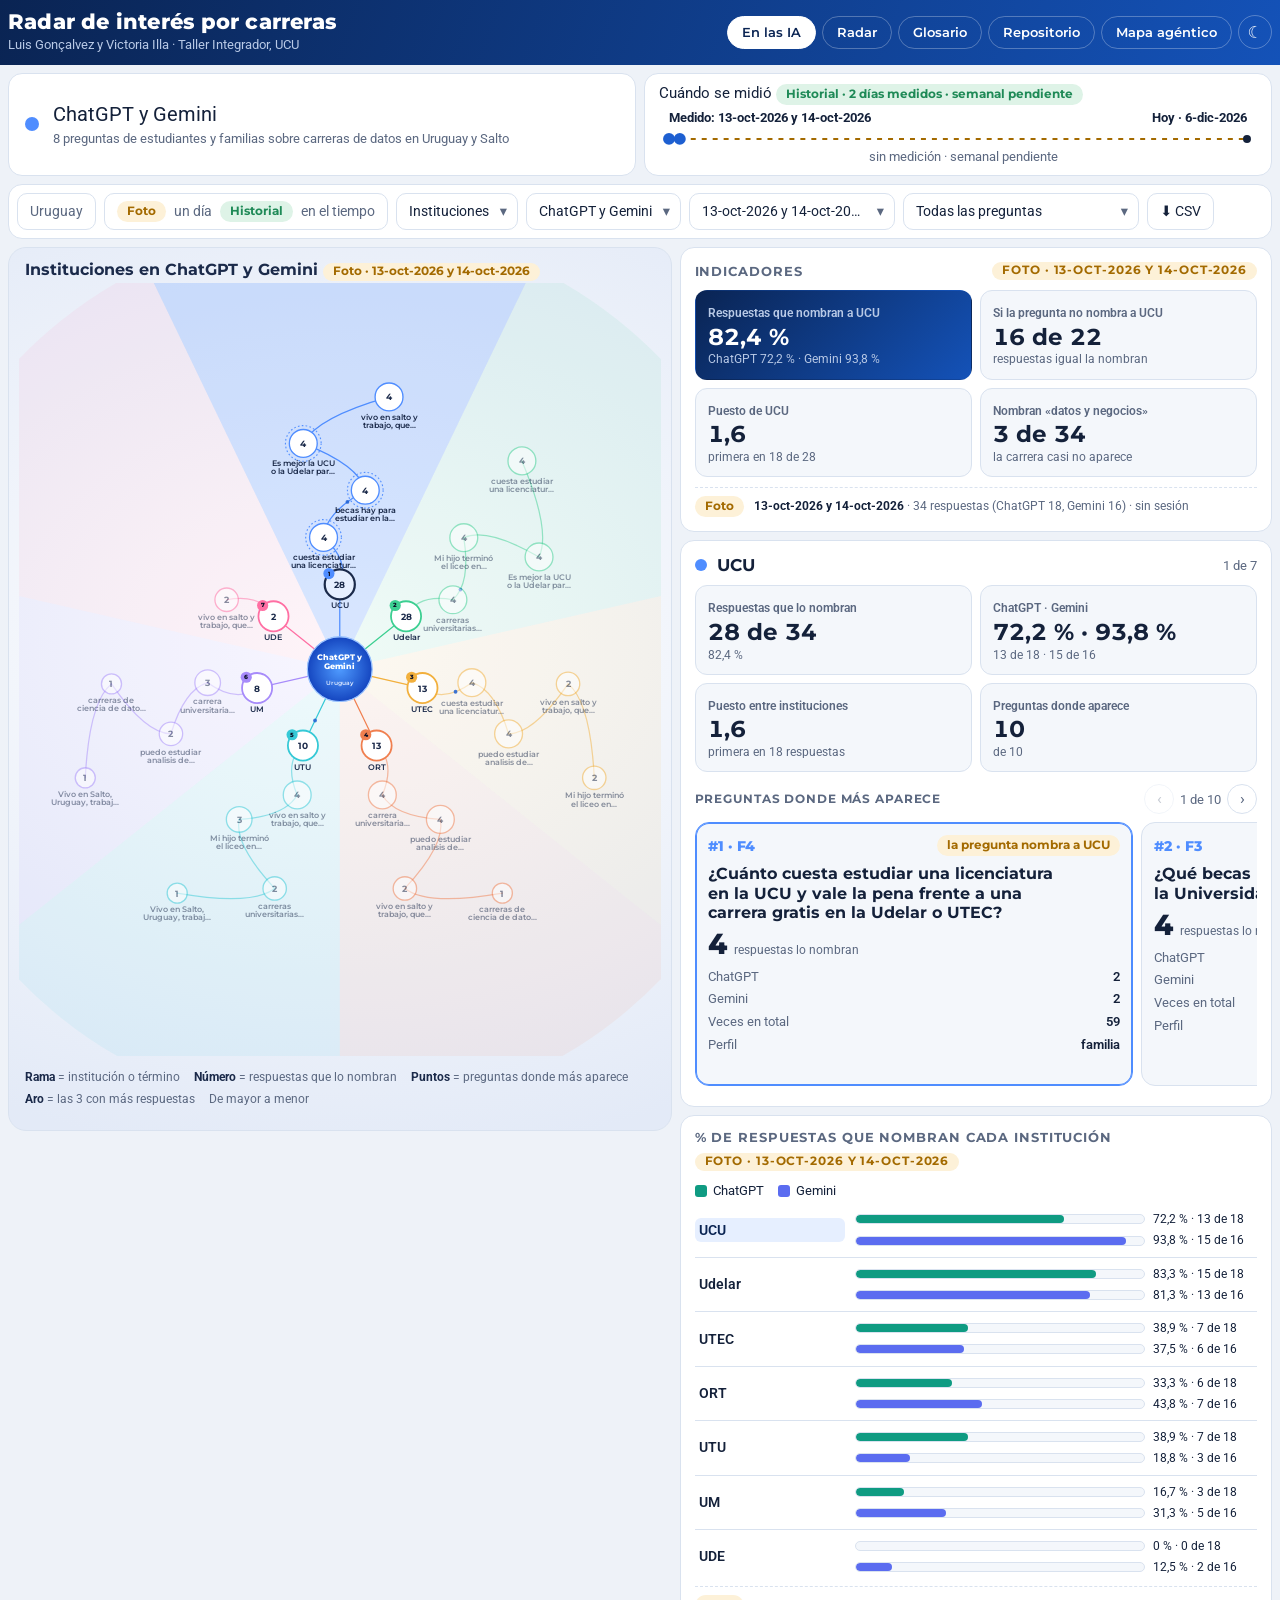
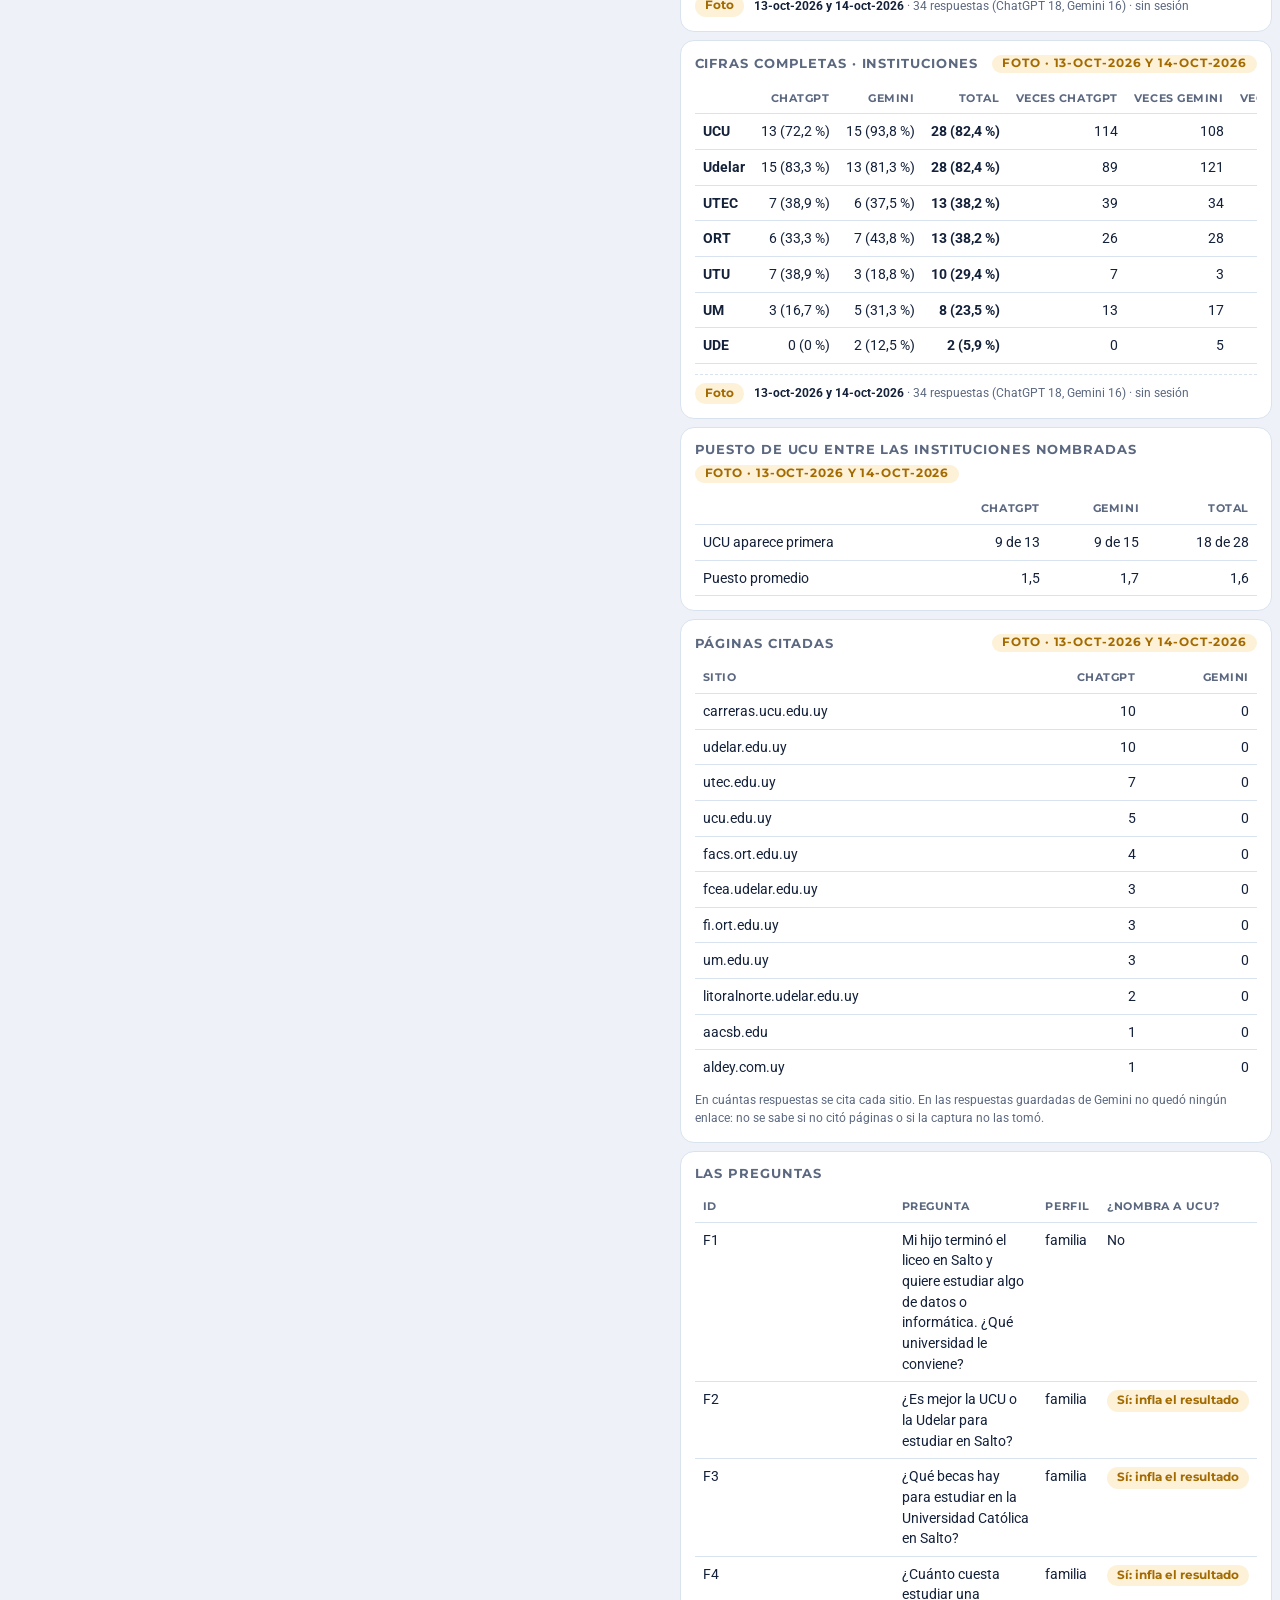
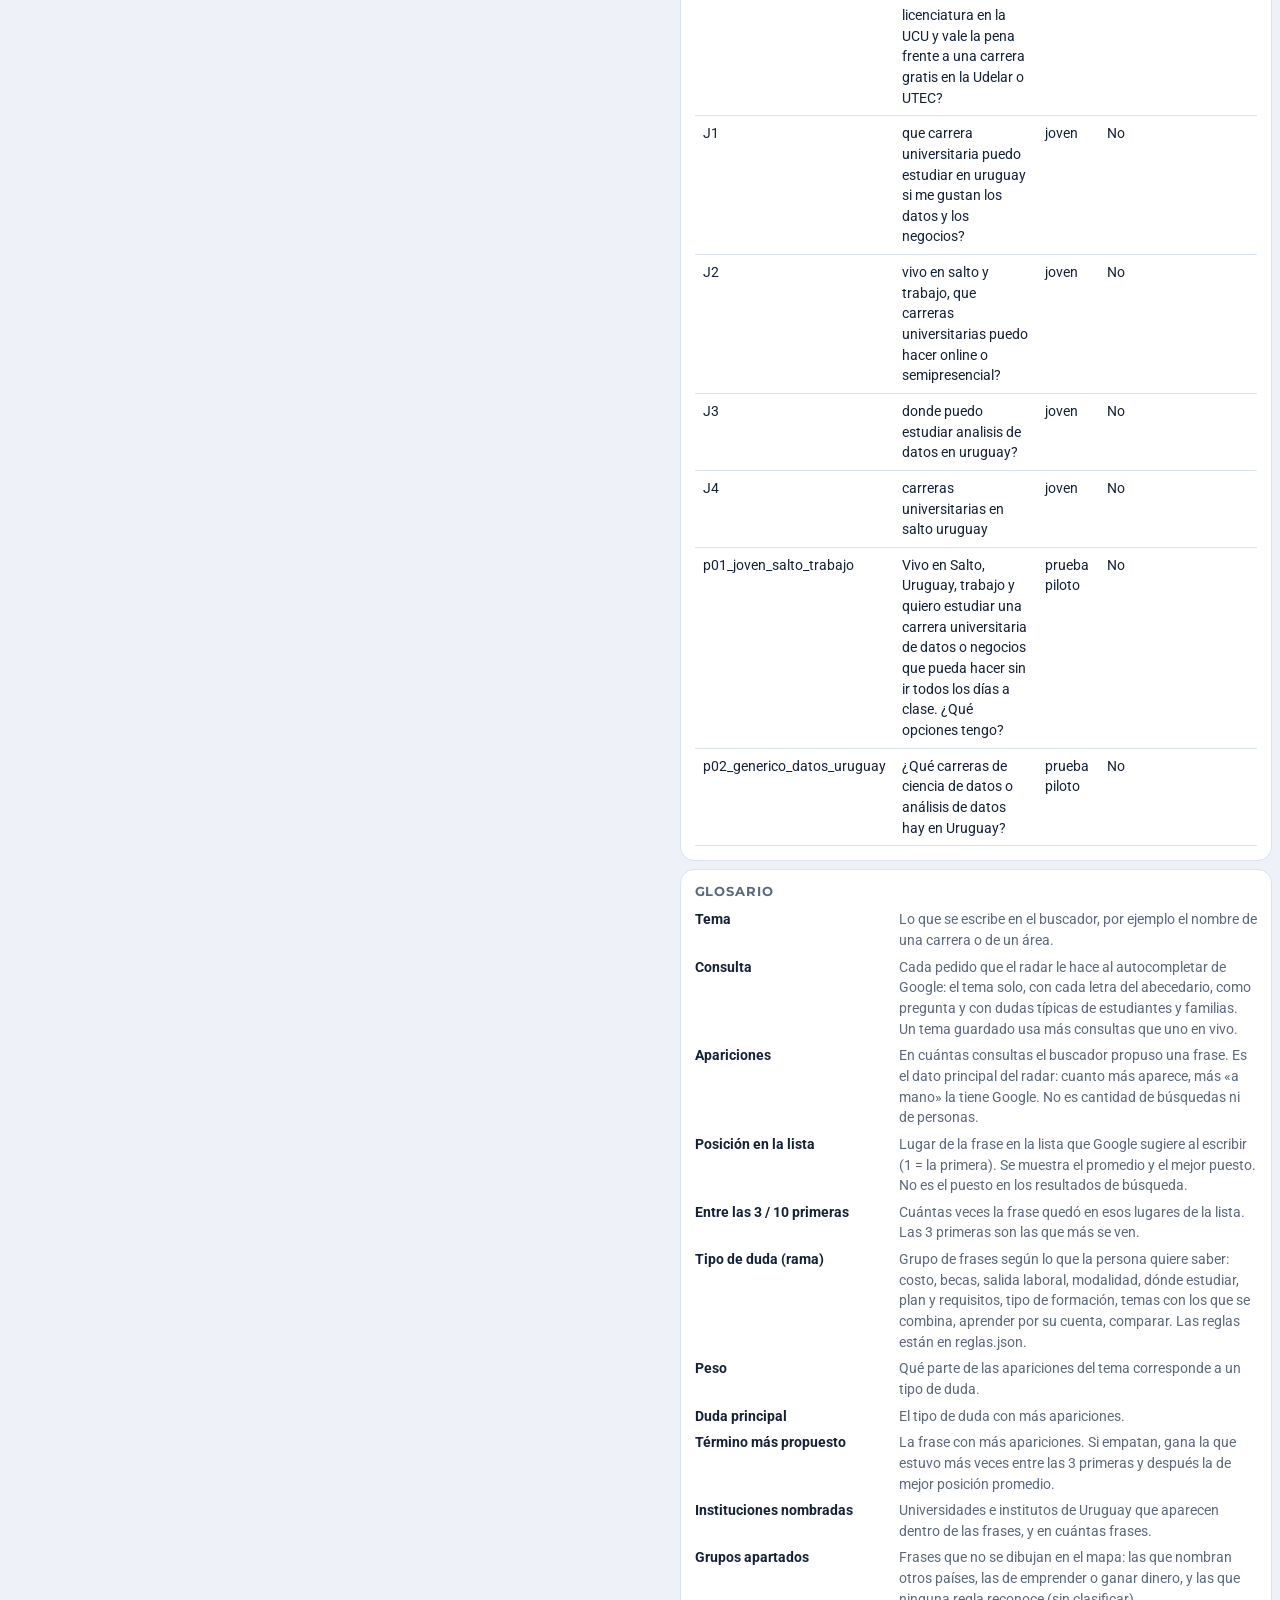
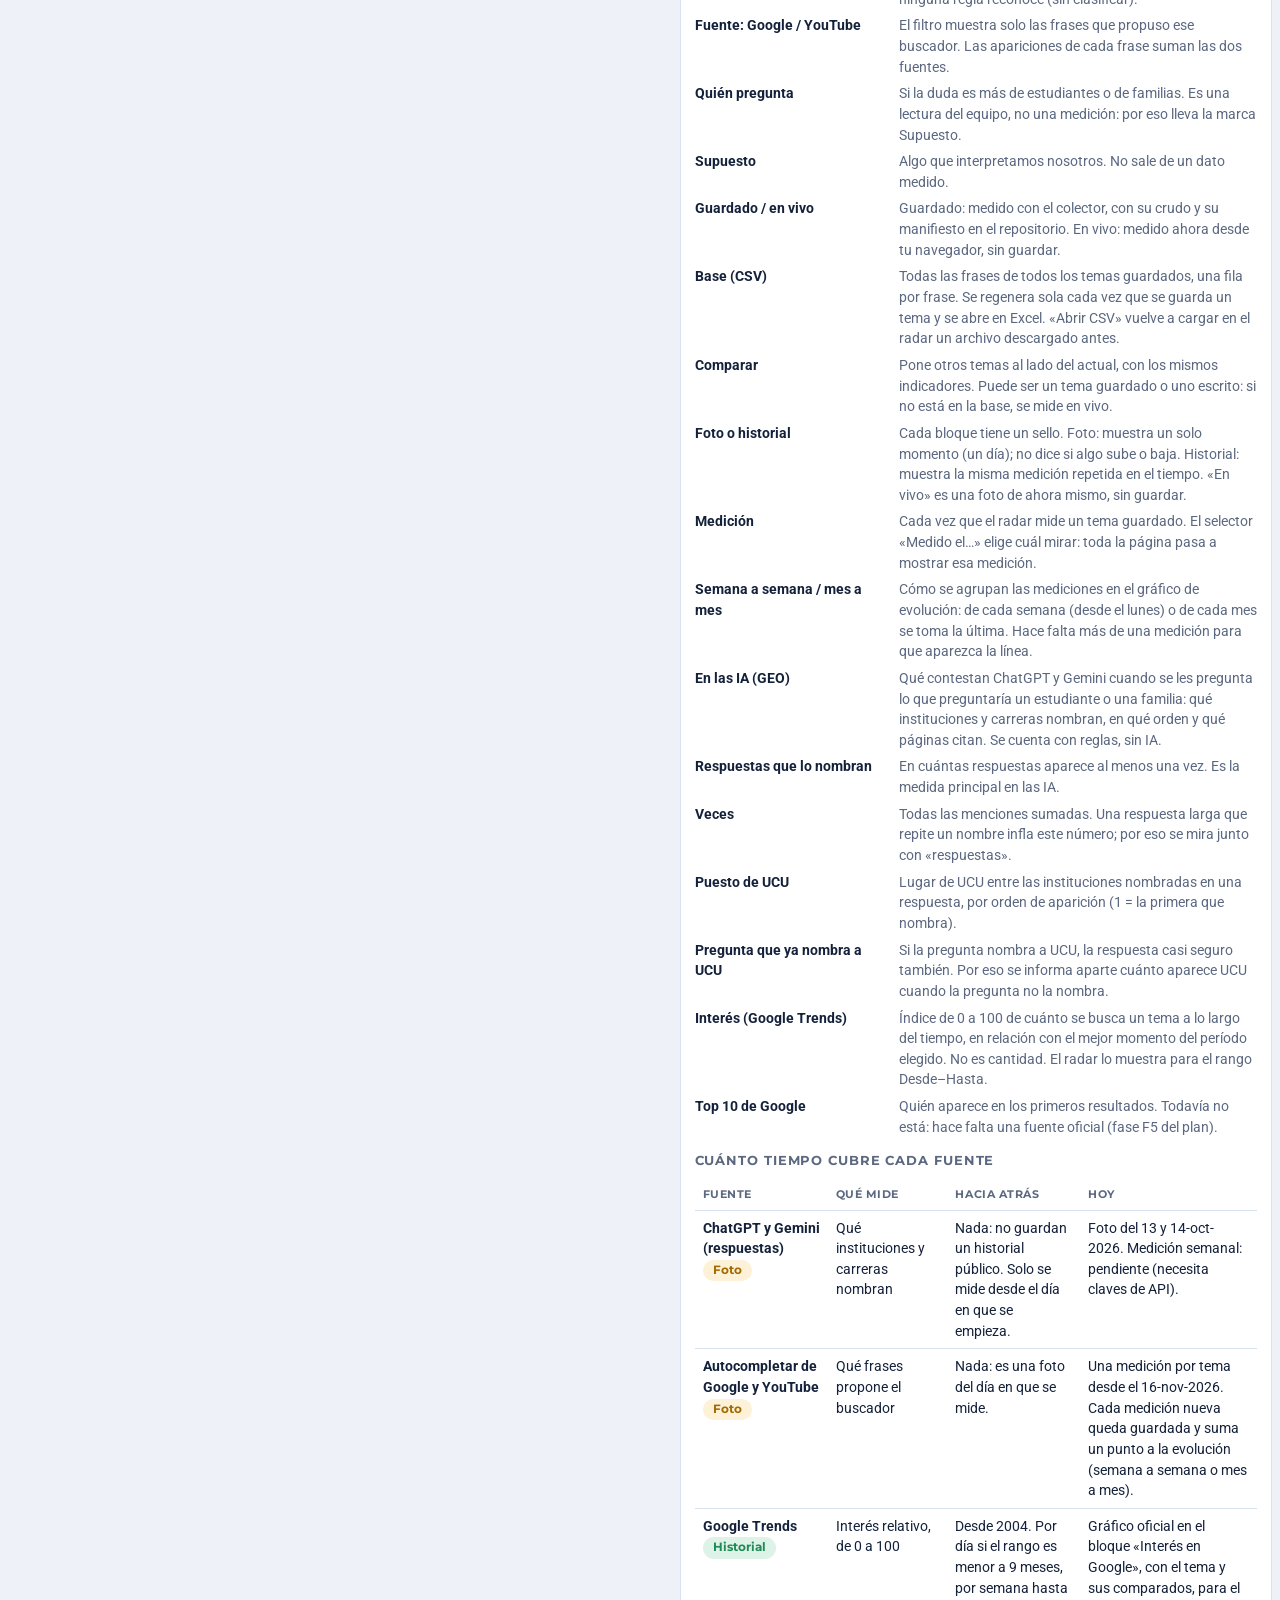
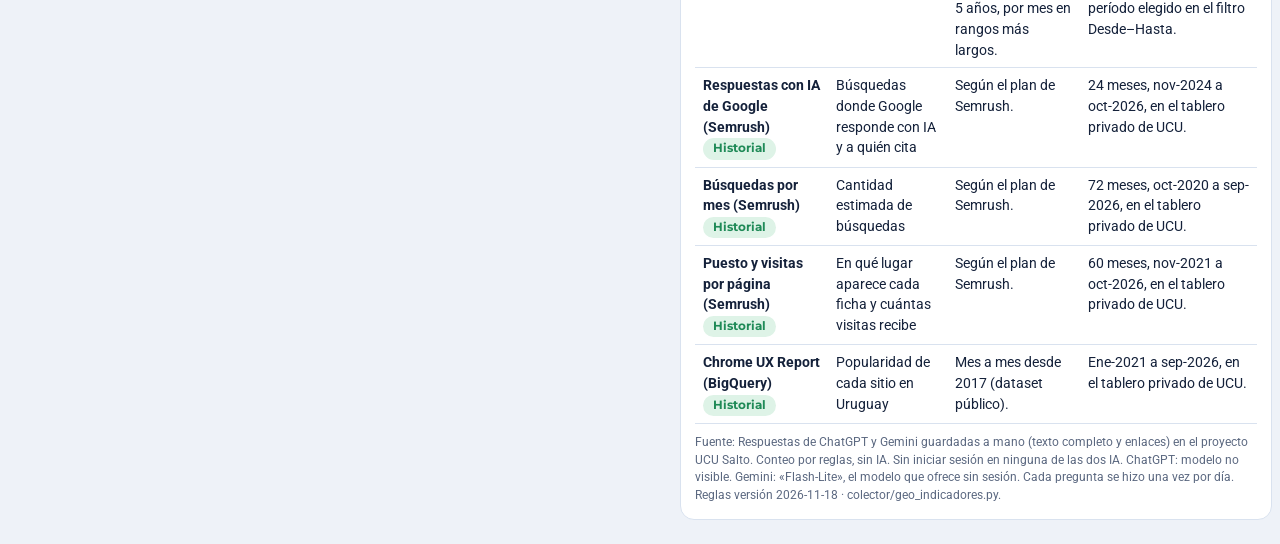
==== commit 189b07d1: "Filtro Desde–Hasta y gráfico de Google Trends en el radar Co-Authored-By: Claude Opus 5.5 <noreply@a" ====
--- a/docs/ia.html
+++ b/docs/ia.html
@@ -7,8 +7,8 @@
 <link rel="preconnect" href="https://fonts.googleapis.com">
 <link rel="preconnect" href="https://fonts.gstatic.com" crossorigin>
 <link href="https://fonts.googleapis.com/css2?family=Montserrat:wght@600;700;800&family=Roboto:wght@400;500;700&display=swap" rel="stylesheet">
-<link rel="stylesheet" href="assets/estilo.css?v=20261118h">
-<script src="assets/tema.js?v=20261118h"></script>
+<link rel="stylesheet" href="assets/estilo.css?v=20261118j">
+<script src="assets/tema.js?v=20261118j"></script>
 <style>
   :root{ --s-chatgpt:#0f9b82; --s-gemini:#5b6cf0; }
   .tl{width:100%;height:auto;display:block}
@@ -133,8 +133,8 @@
 </div>
 
 <script type="module">
-import { renderMapa } from "./assets/mapa.js?v=20261118h";
-import { sellar, leerJSON, esc, num } from "./assets/nucleo.js?v=20261118h";
+import { renderMapa } from "./assets/mapa.js?v=20261118j";
+import { sellar, leerJSON, esc, num } from "./assets/nucleo.js?v=20261118j";
 const $ = (id) => document.getElementById(id);
 const [D, glosario, sitio] = await Promise.all(["data/geo/indicadores.json", "data/glosario.json", "data/sitio.json"].map(leerJSON));
 $("sitio-titulo").textContent = sitio.titulo;
--- a/docs/assets/estilo.css
+++ b/docs/assets/estilo.css
@@ -294,3 +294,9 @@
   .glosario{grid-template-columns:minmax(0,1fr)}
   .fila-b{grid-template-columns:minmax(80px,110px) 1fr 76px}
 }
+.rango{gap:.3em}
+.rango input{border:0;background:transparent;color:inherit;font:inherit;width:8.6em}
+.trends-marco{background:#fff;border-radius:10px;overflow:hidden;height:400px}
+.trends-marco iframe{width:100%;height:100%;border:0;display:block}
+.bloque > h3{flex-wrap:wrap}
+.sello-auto{white-space:normal;max-width:100%}
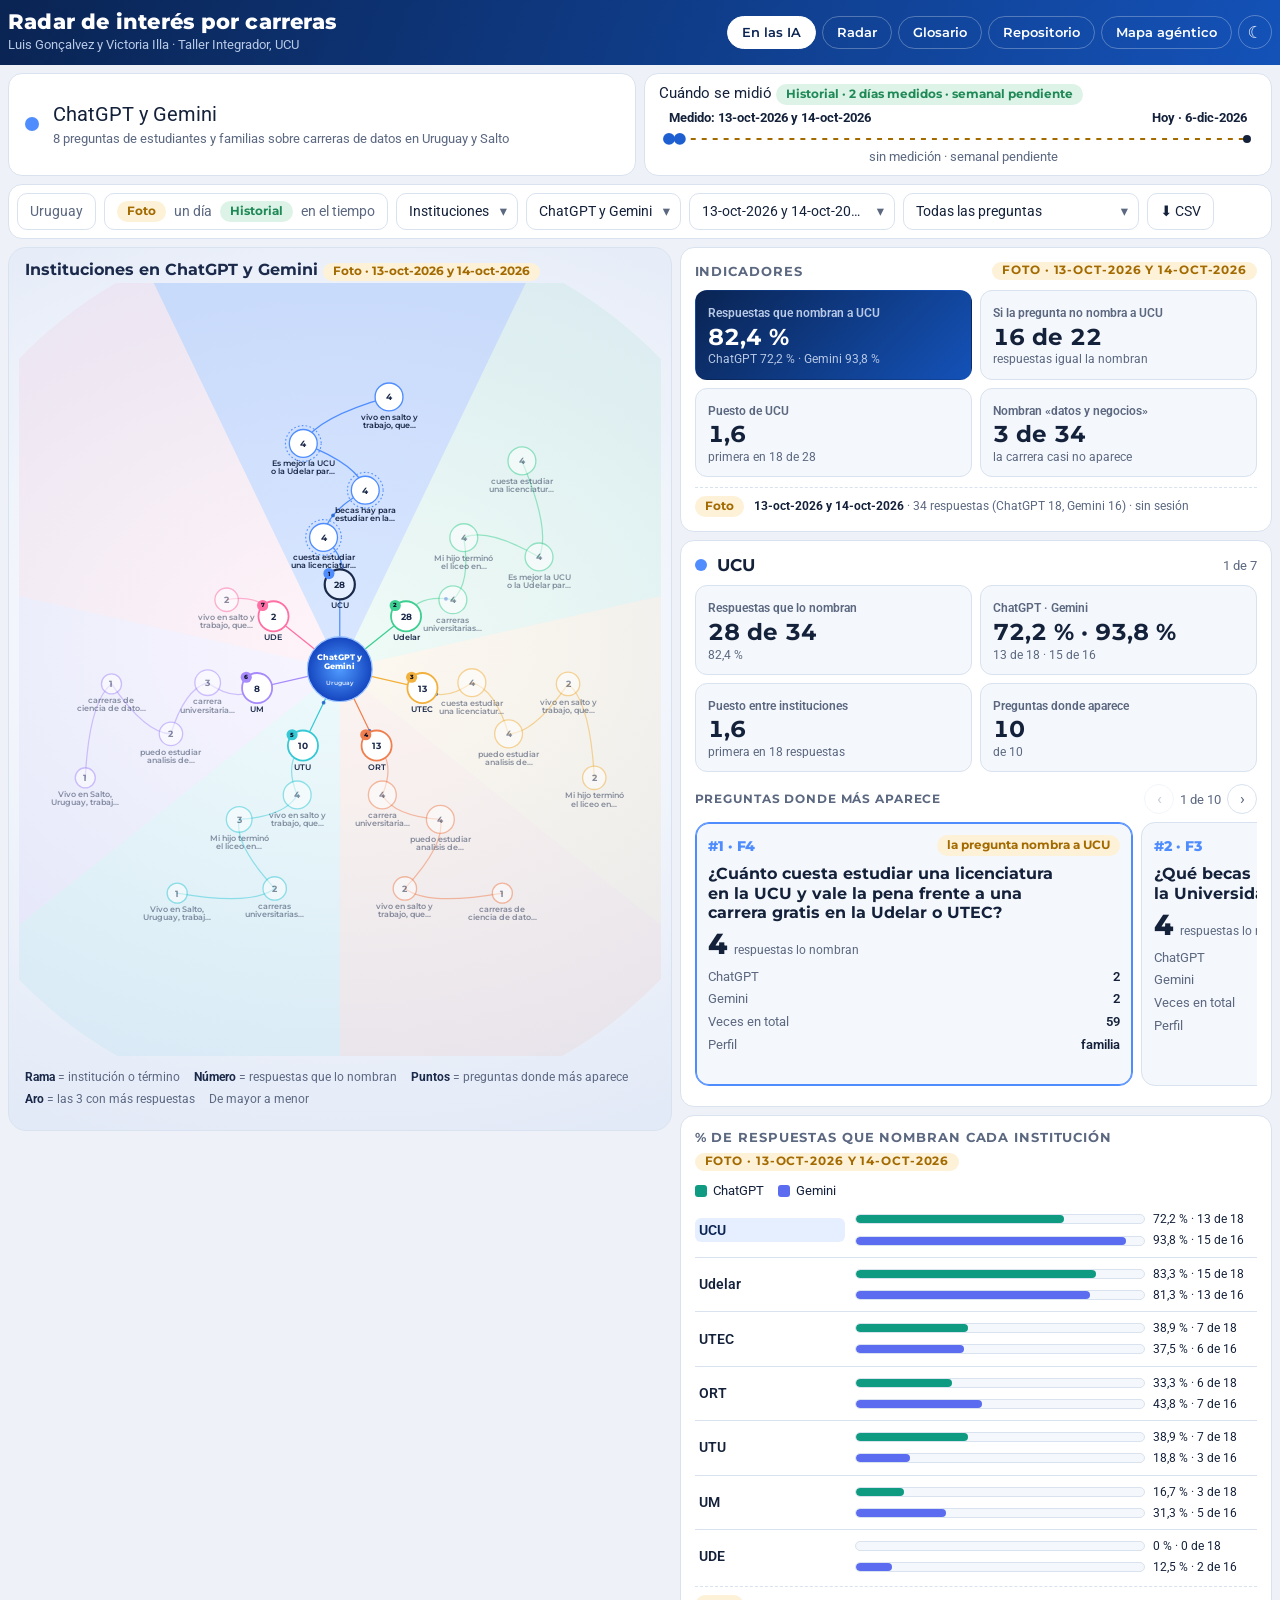
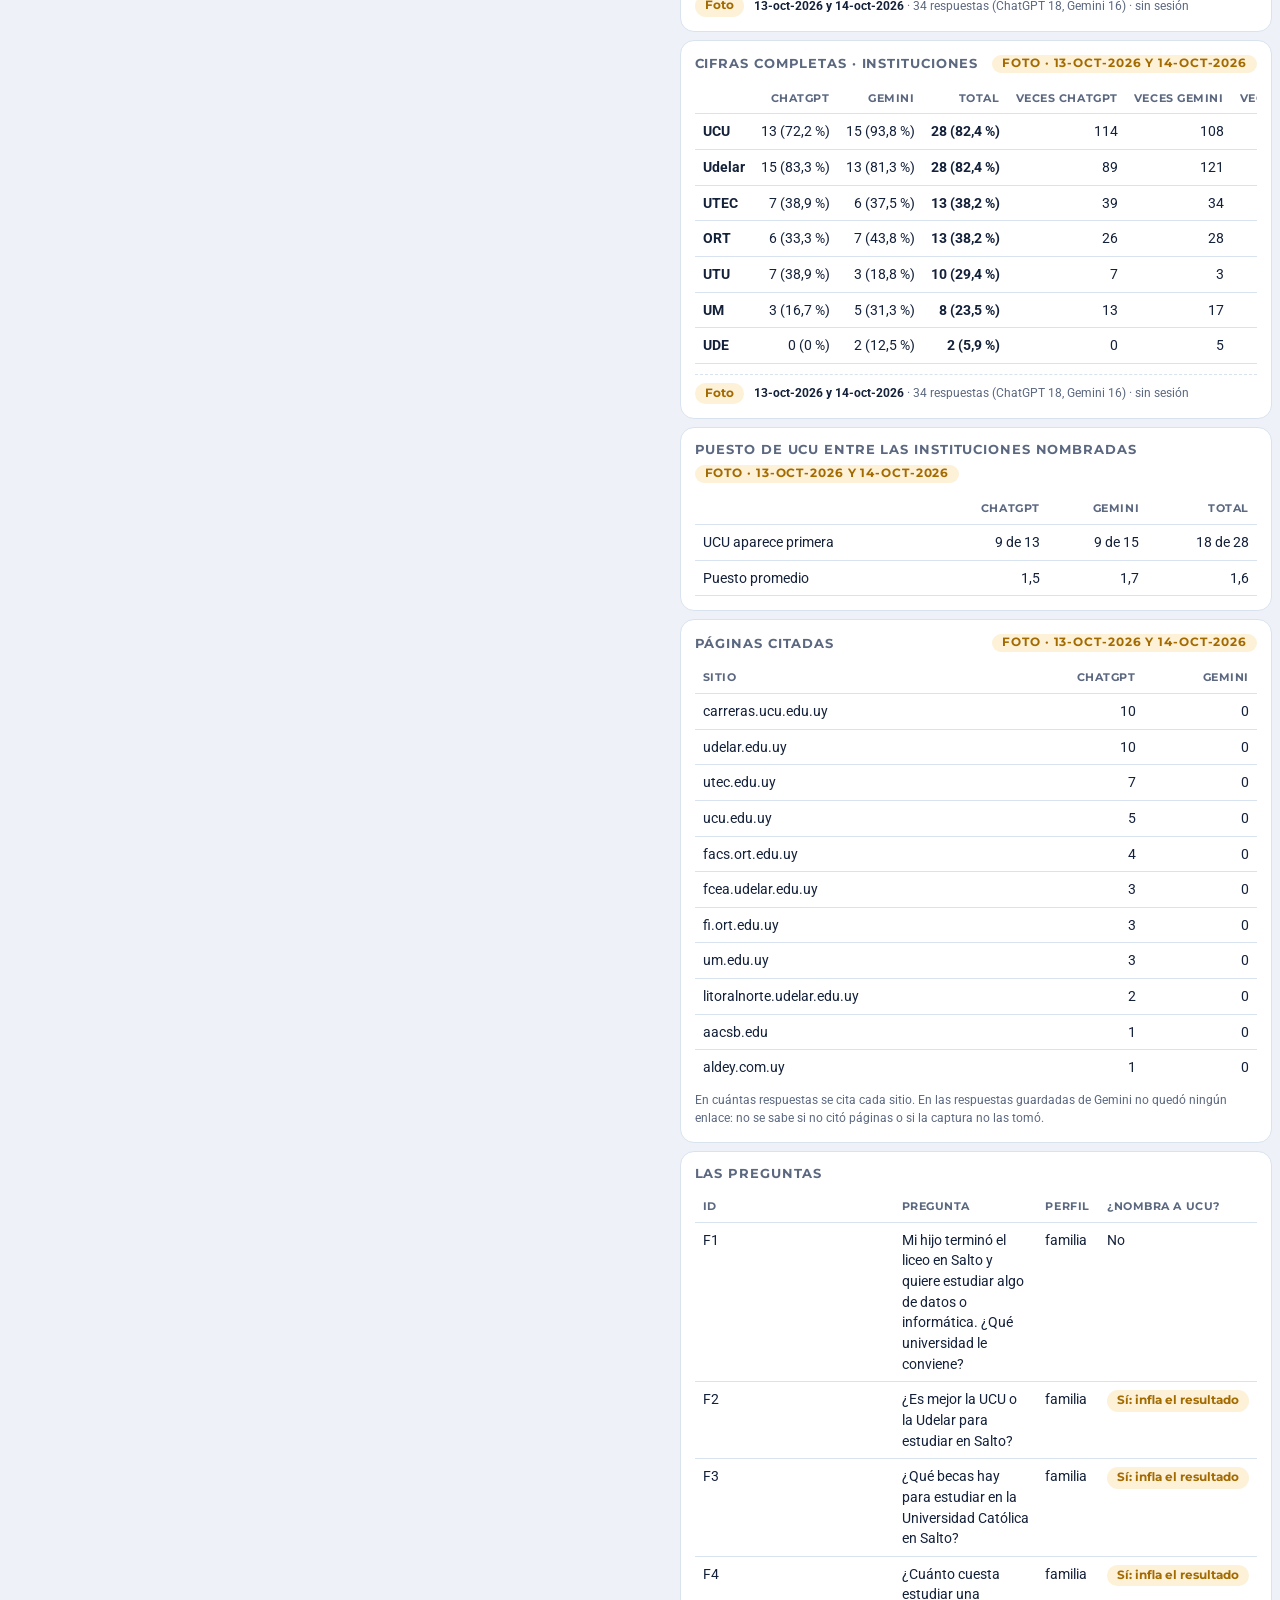
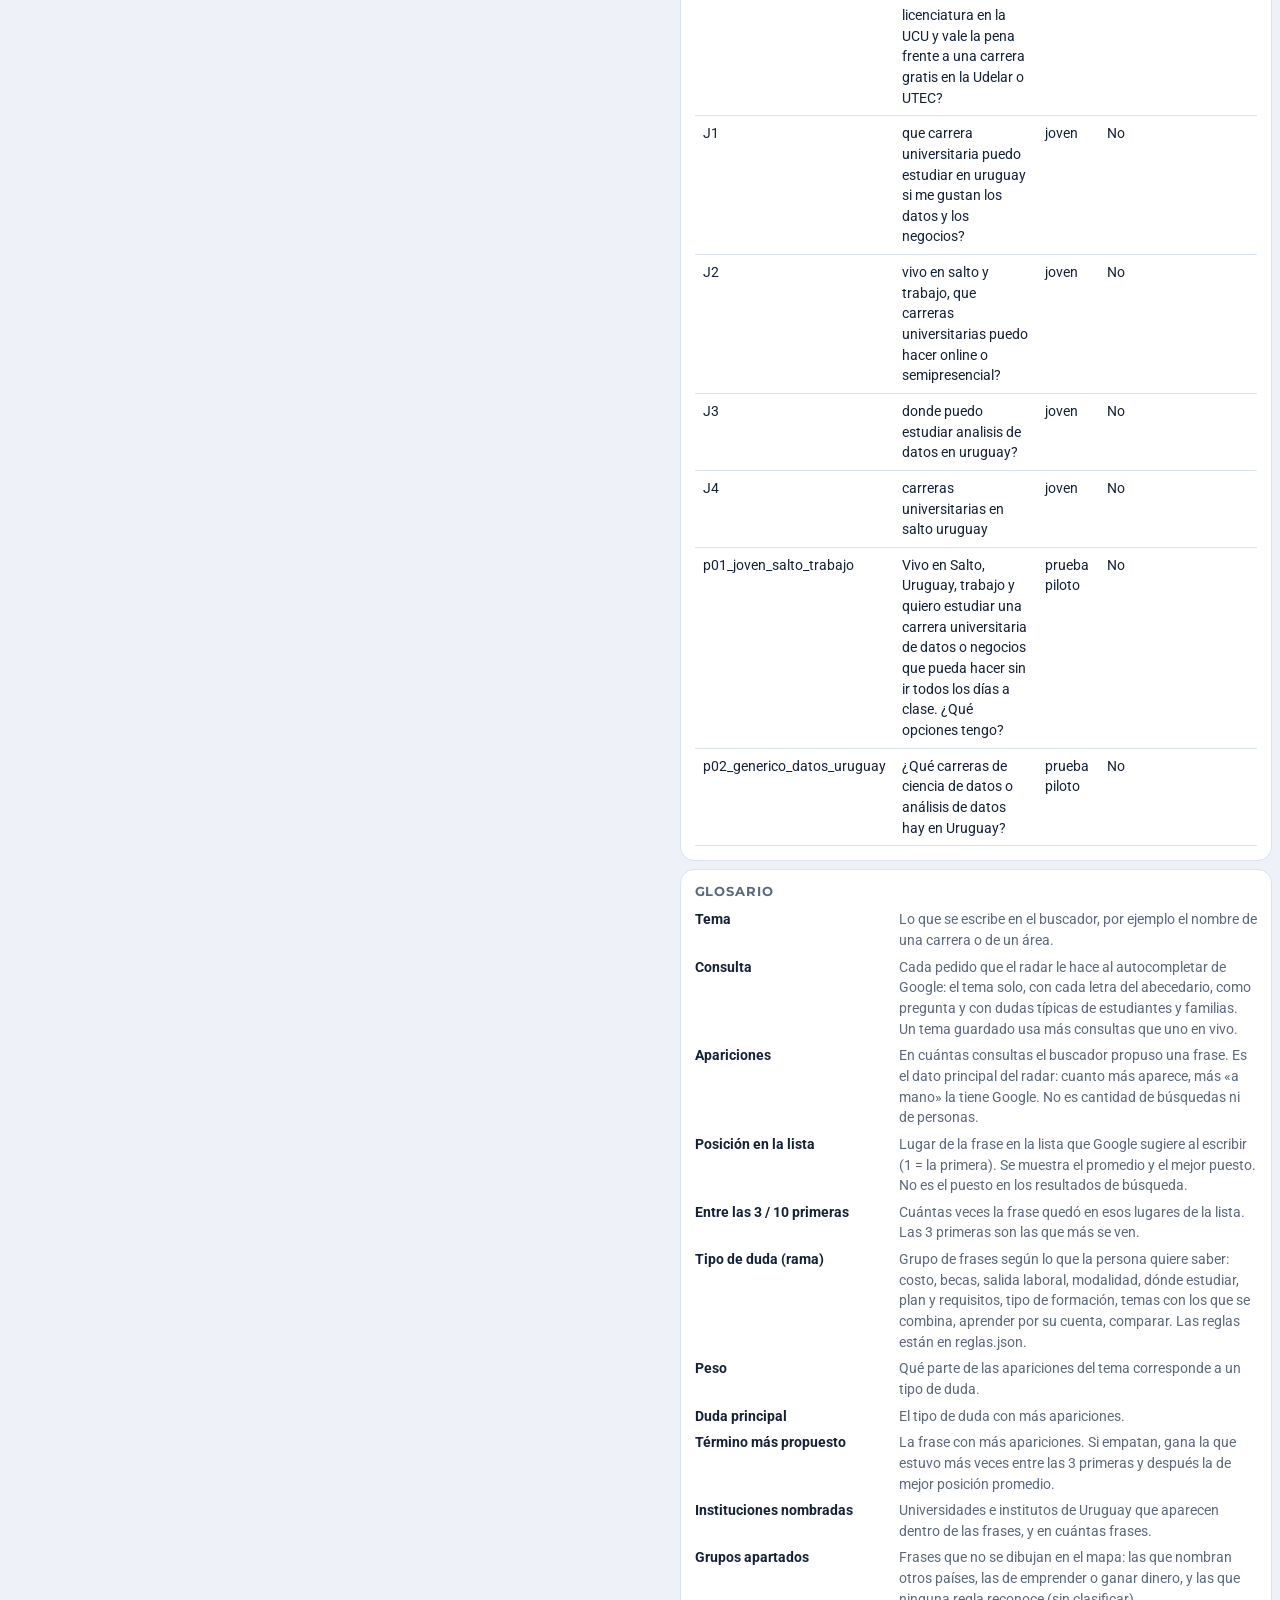
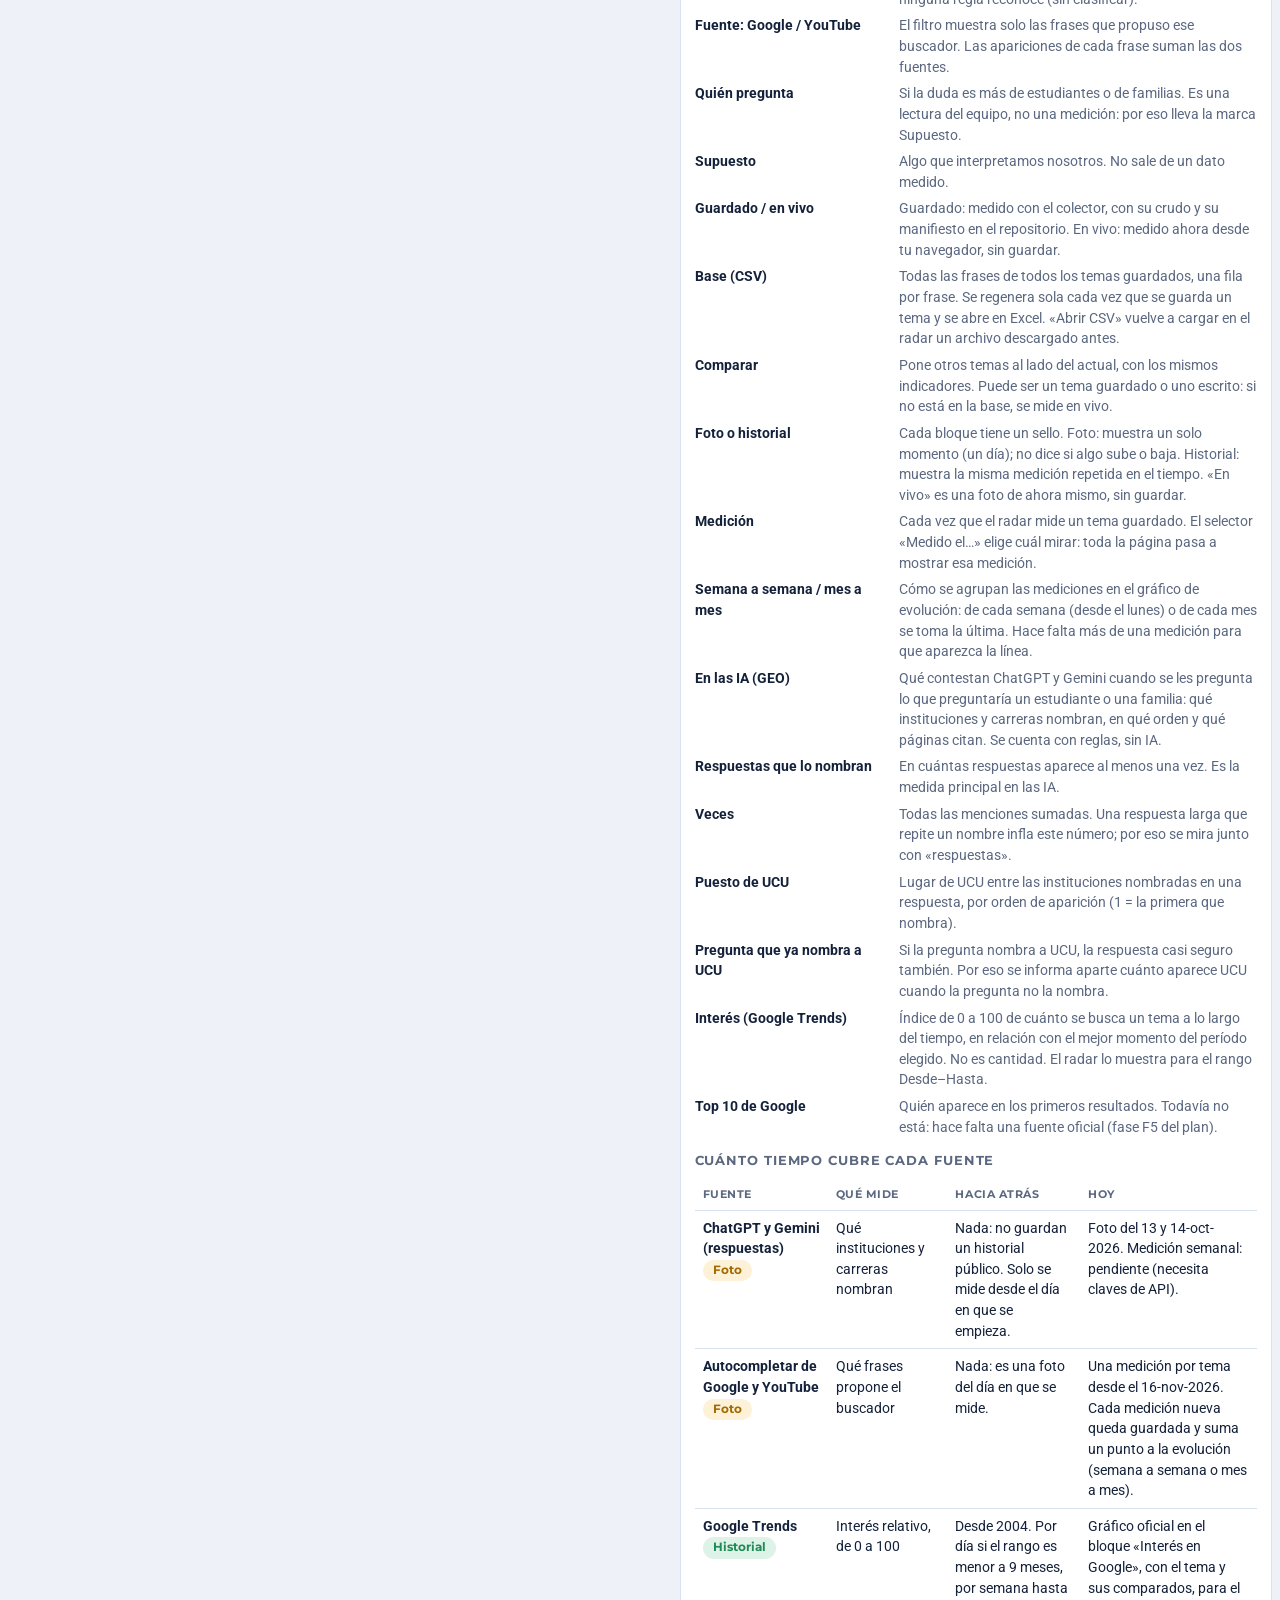
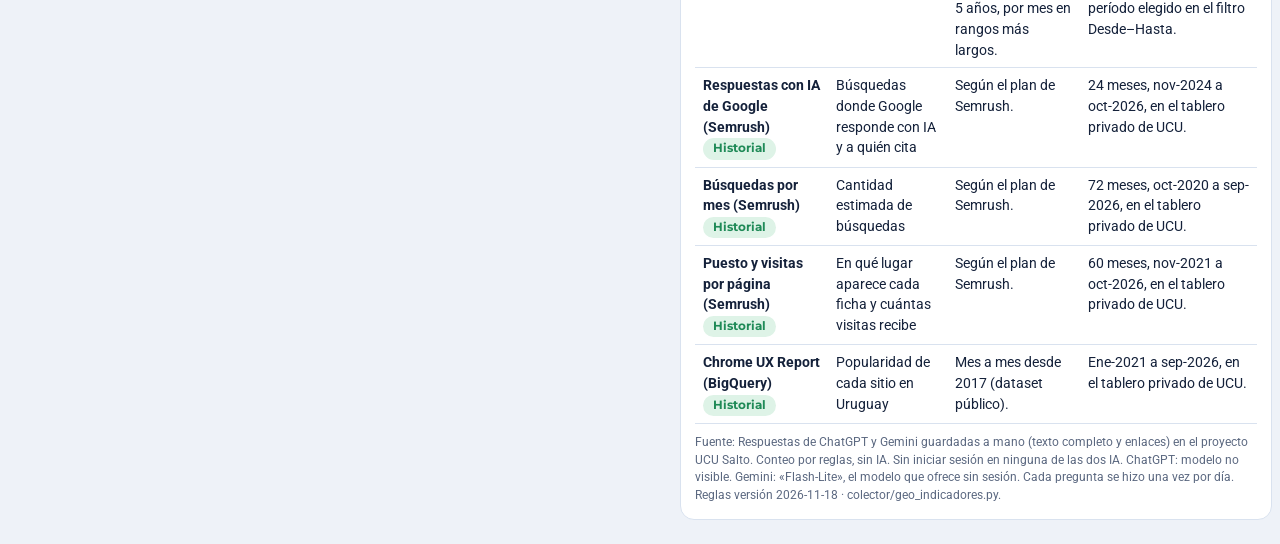
==== commit 57ed2894: "Ícono, metadatos para buscadores y redes, schema.org, robots y sitemap Co-Authored-By: Claude Opus 5" ====
--- a/docs/ia.html
+++ b/docs/ia.html
@@ -3,7 +3,30 @@
 <head>
 <meta charset="utf-8">
 <meta name="viewport" content="width=device-width, initial-scale=1, viewport-fit=cover">
-<title>En las IA · Radar</title>
+<title>Carreras en ChatGPT y Gemini · Radar de interés por carreras</title>
+<meta name="description" content="Qué instituciones y términos nombran ChatGPT y Gemini al responder preguntas sobre carreras en Uruguay. Conteo por reglas, con la fecha de cada medición.">
+<meta name="robots" content="index,follow,max-image-preview:large">
+<link rel="canonical" href="https://luisedugonca.github.io/radar-interes-carreras/ia.html">
+<meta name="theme-color" content="#1d5fd1">
+<link rel="icon" href="assets/icono.svg" type="image/svg+xml">
+<link rel="icon" href="assets/icono-32.png" sizes="32x32" type="image/png">
+<link rel="apple-touch-icon" href="assets/apple-touch-icon.png">
+<link rel="manifest" href="site.webmanifest">
+<meta property="og:type" content="website">
+<meta property="og:locale" content="es_UY">
+<meta property="og:site_name" content="Radar de interés por carreras">
+<meta property="og:title" content="Carreras en ChatGPT y Gemini · Radar de interés por carreras">
+<meta property="og:description" content="Qué instituciones y términos nombran ChatGPT y Gemini al responder preguntas sobre carreras en Uruguay. Conteo por reglas, con la fecha de cada medición.">
+<meta property="og:url" content="https://luisedugonca.github.io/radar-interes-carreras/ia.html">
+<meta property="og:image" content="https://luisedugonca.github.io/radar-interes-carreras/assets/og.jpg">
+<meta property="og:image:width" content="1200">
+<meta property="og:image:height" content="630">
+<meta property="og:image:alt" content="Radar de interés por carreras: qué buscan estudiantes y familias en Uruguay">
+<meta name="twitter:card" content="summary_large_image">
+<meta name="twitter:title" content="Carreras en ChatGPT y Gemini · Radar de interés por carreras">
+<meta name="twitter:description" content="Qué instituciones y términos nombran ChatGPT y Gemini al responder preguntas sobre carreras en Uruguay. Conteo por reglas, con la fecha de cada medición.">
+<meta name="twitter:image" content="https://luisedugonca.github.io/radar-interes-carreras/assets/og.jpg">
+<script type="application/ld+json">{"@context":"https://schema.org","@graph":[{"@type":"WebSite","@id":"https://luisedugonca.github.io/radar-interes-carreras/#sitio","name":"Radar de interés por carreras","url":"https://luisedugonca.github.io/radar-interes-carreras/","inLanguage":"es-UY","description":"Herramienta gratuita y abierta para ver qué buscan estudiantes y familias en Uruguay sobre cada carrera.","author":[{"@type":"Person","name":"Luis Gonçalvez","url":"https://github.com/luisedugonca"},{"@type":"Person","name":"Victoria Illa"}]},{"@type":"WebPage","@id":"https://luisedugonca.github.io/radar-interes-carreras/ia.html#pagina","name":"Carreras en ChatGPT y Gemini","url":"https://luisedugonca.github.io/radar-interes-carreras/ia.html","inLanguage":"es-UY","isPartOf":{"@id":"https://luisedugonca.github.io/radar-interes-carreras/#sitio"},"about":["Optimización para motores generativos (GEO)","Elección de carrera en Uruguay"]},{"@type":"Dataset","name":"Menciones de instituciones y términos en ChatGPT y Gemini","description":"Cuántas veces ChatGPT y Gemini nombran a cada institución y término al responder preguntas sobre carreras en Uruguay. Solo conteos: no se publica el texto de las respuestas.","url":"https://luisedugonca.github.io/radar-interes-carreras/ia.html","isAccessibleForFree":true,"inLanguage":"es-UY","creator":[{"@type":"Person","name":"Luis Gonçalvez","url":"https://github.com/luisedugonca"},{"@type":"Person","name":"Victoria Illa"}],"spatialCoverage":{"@type":"Place","name":"Uruguay"},"distribution":[{"@type":"DataDownload","encodingFormat":"text/csv","contentUrl":"https://luisedugonca.github.io/radar-interes-carreras/data/geo/respuestas.csv"}]}]}</script>
 <link rel="preconnect" href="https://fonts.googleapis.com">
 <link rel="preconnect" href="https://fonts.gstatic.com" crossorigin>
 <link href="https://fonts.googleapis.com/css2?family=Montserrat:wght@600;700;800&family=Roboto:wght@400;500;700&display=swap" rel="stylesheet">
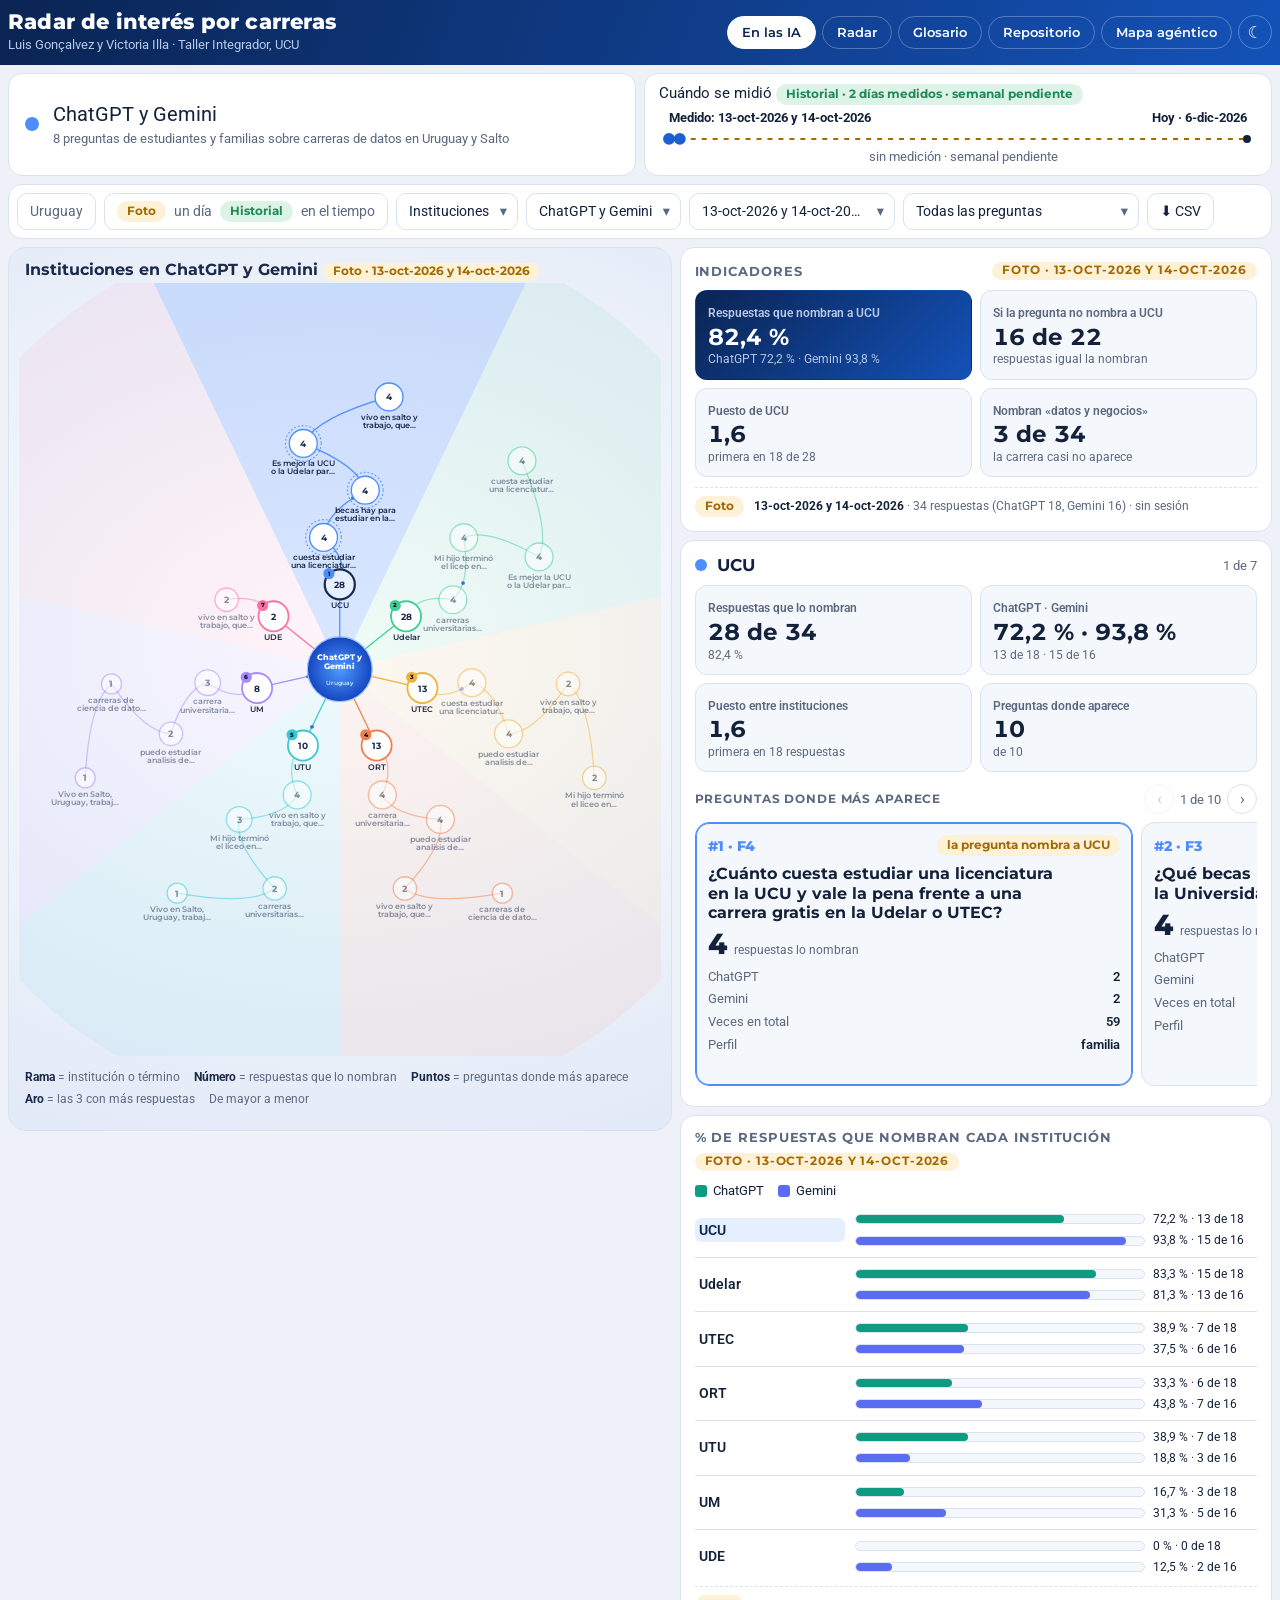
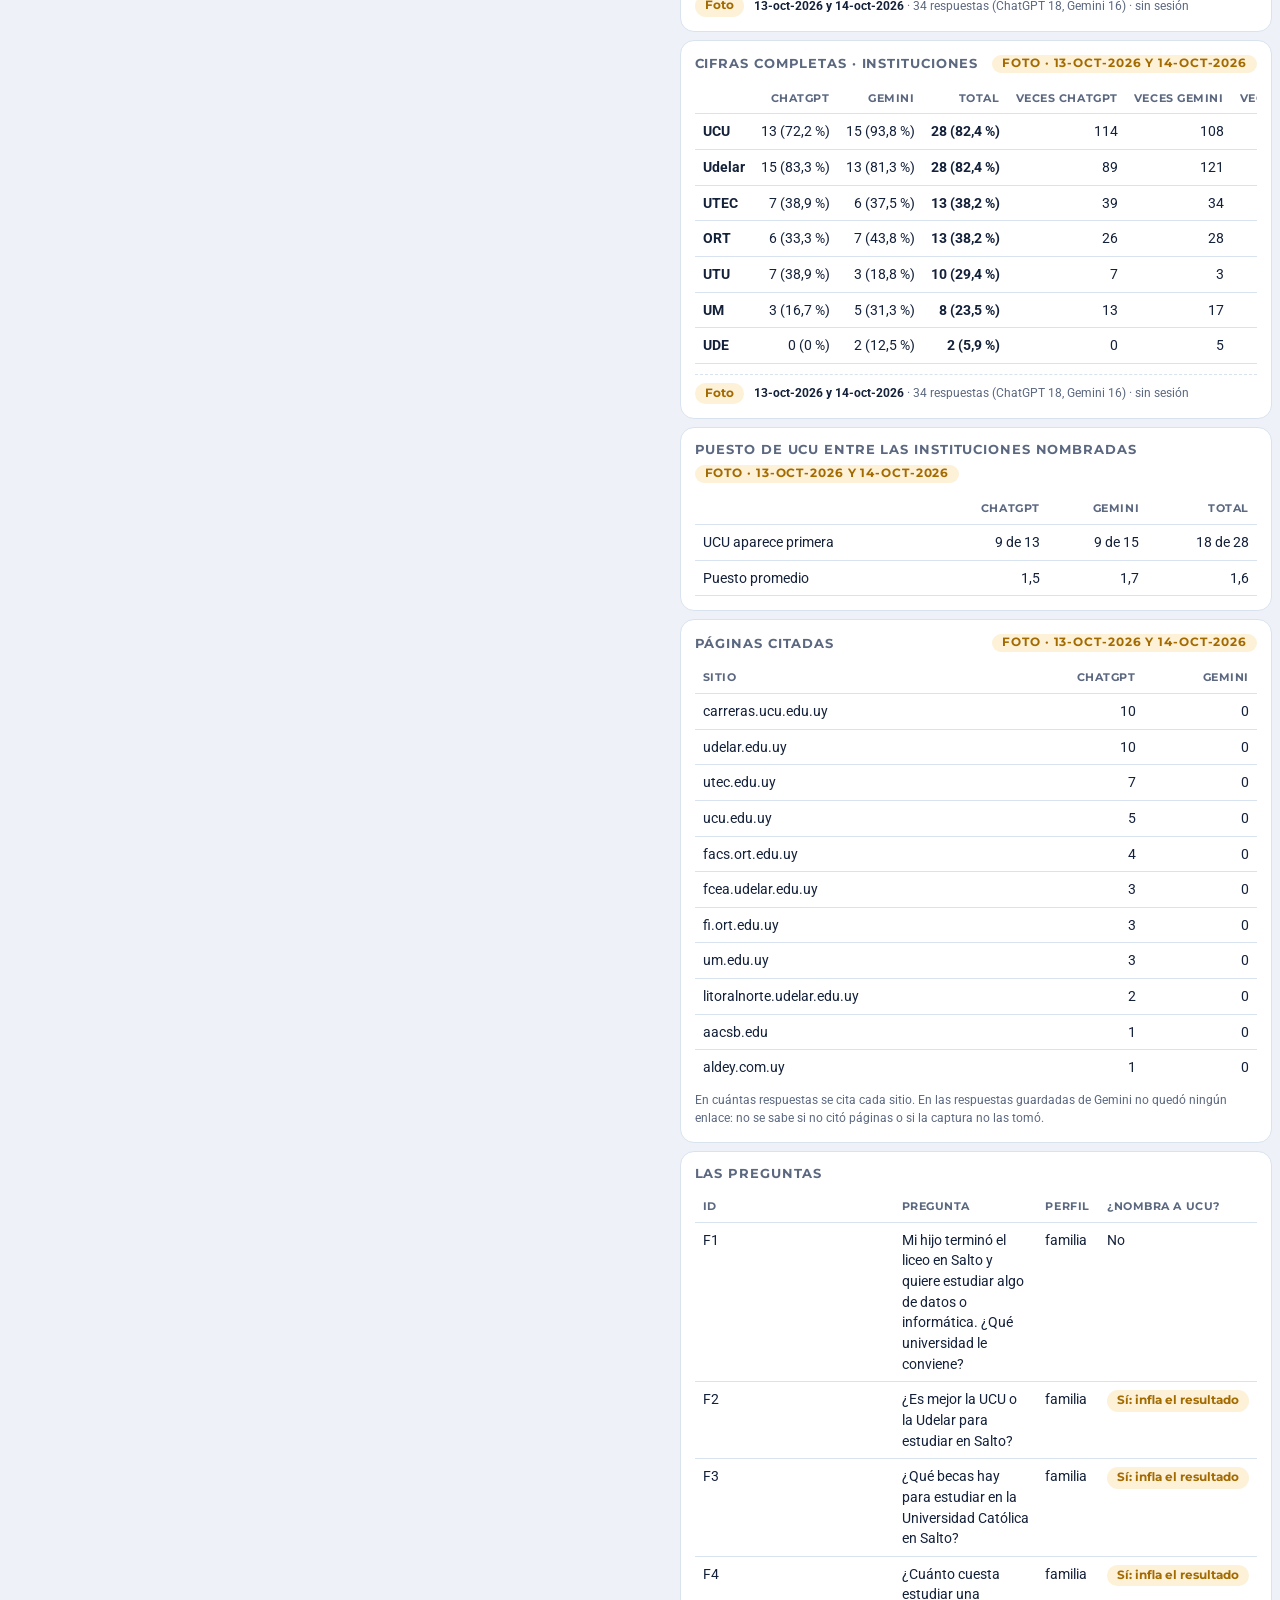
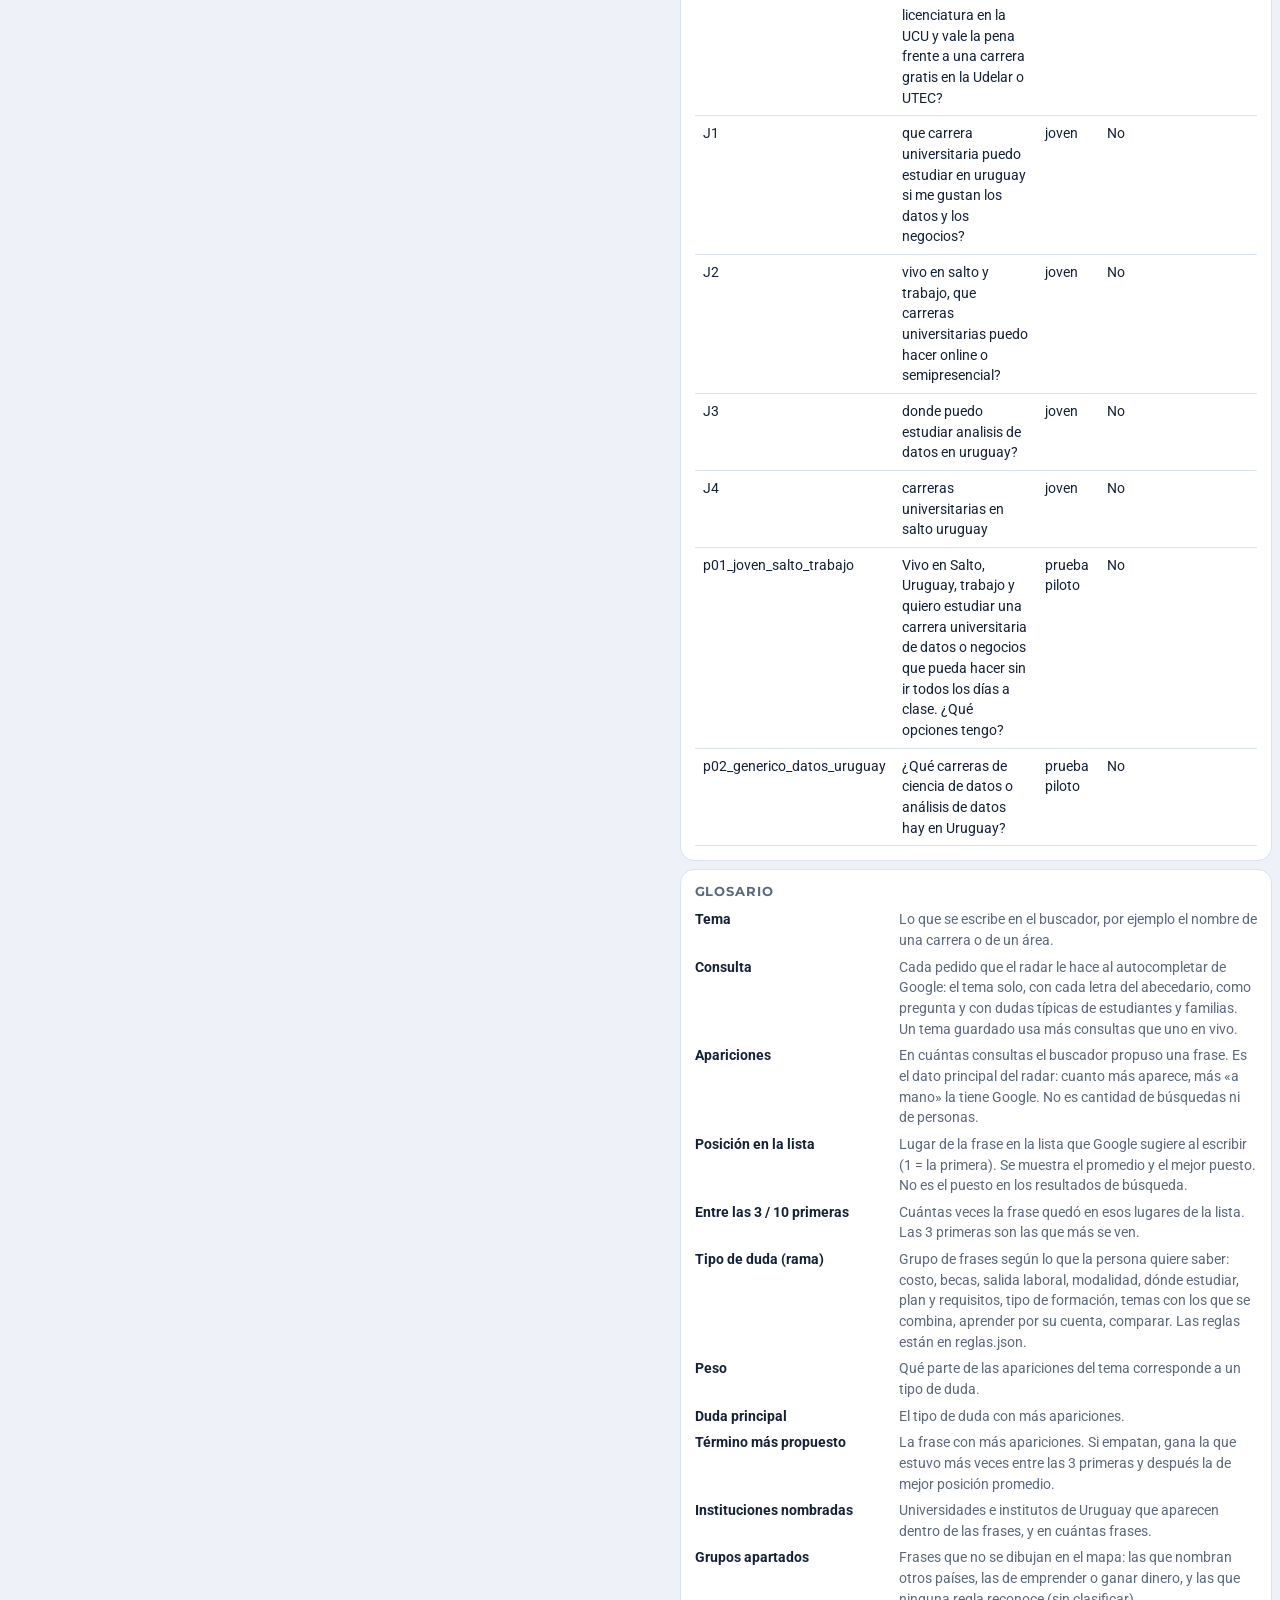
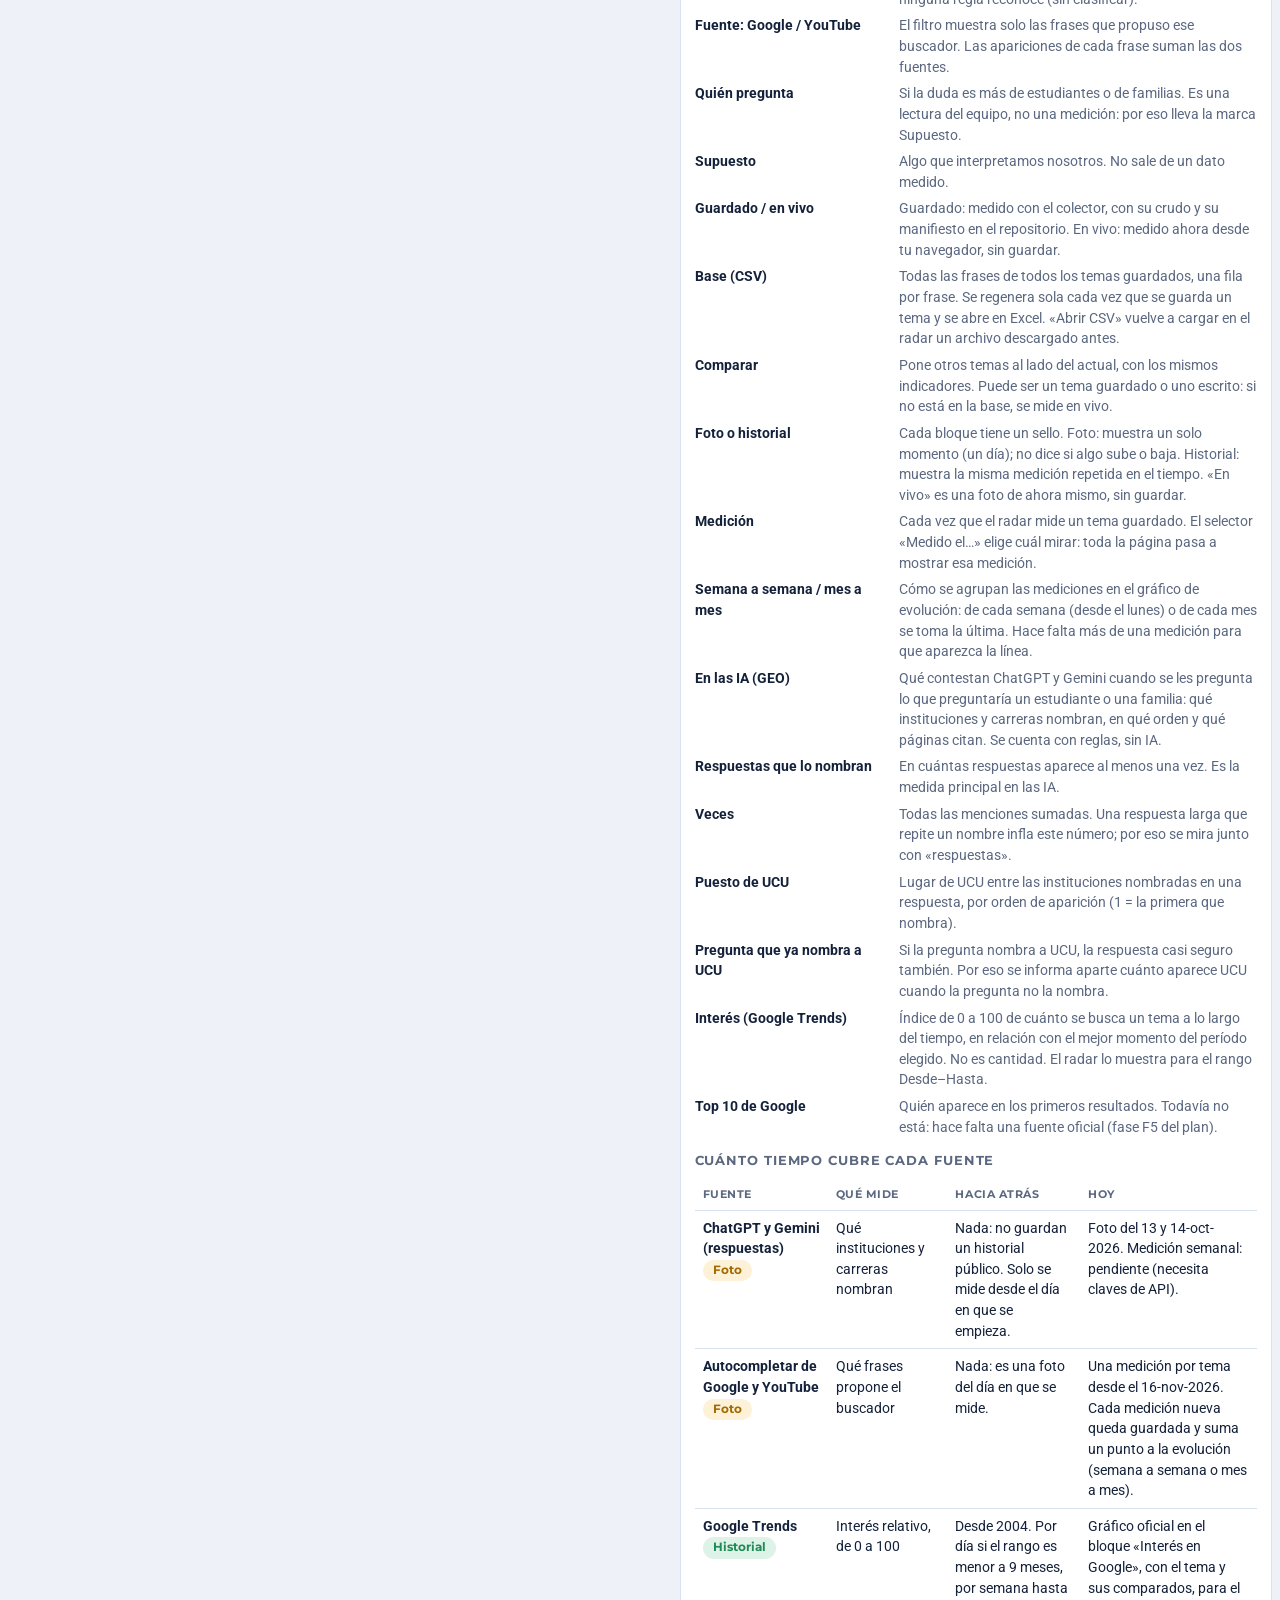
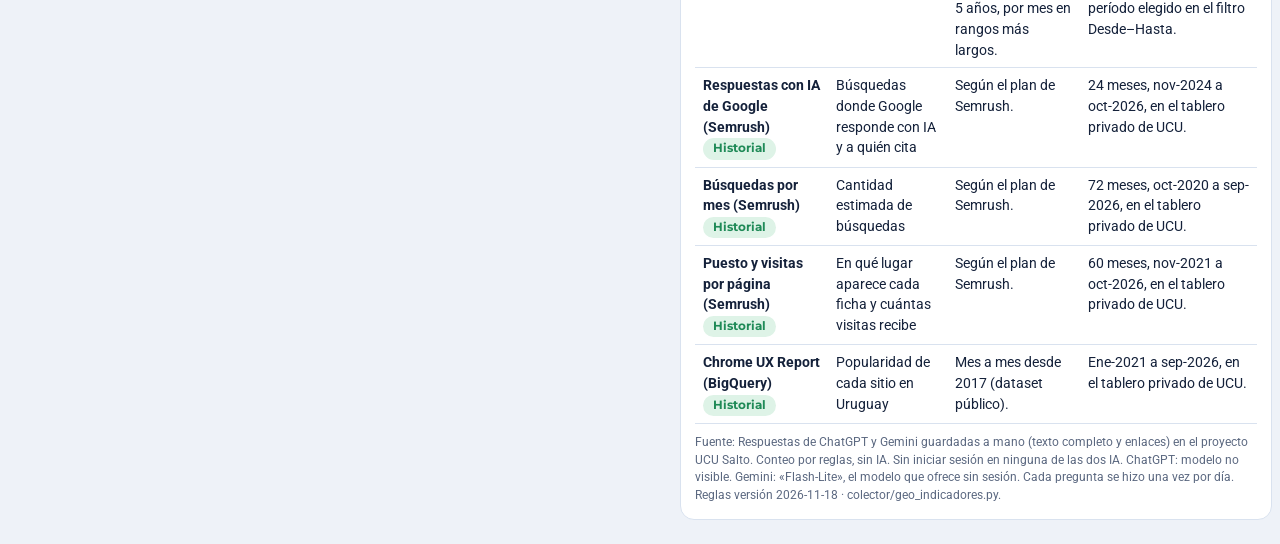
==== commit 8d8eea94: "Radar: histórico y comparativo primero; período al inicio de los filtros Co-Authored-By: Claude Opus" ====
--- a/docs/ia.html
+++ b/docs/ia.html
@@ -30,8 +30,8 @@
 <link rel="preconnect" href="https://fonts.googleapis.com">
 <link rel="preconnect" href="https://fonts.gstatic.com" crossorigin>
 <link href="https://fonts.googleapis.com/css2?family=Montserrat:wght@600;700;800&family=Roboto:wght@400;500;700&display=swap" rel="stylesheet">
-<link rel="stylesheet" href="assets/estilo.css?v=20261118j">
-<script src="assets/tema.js?v=20261118j"></script>
+<link rel="stylesheet" href="assets/estilo.css?v=20261119b">
+<script src="assets/tema.js?v=20261119b"></script>
 <style>
   :root{ --s-chatgpt:#0f9b82; --s-gemini:#5b6cf0; }
   .tl{width:100%;height:auto;display:block}
@@ -156,8 +156,8 @@
 </div>
 
 <script type="module">
-import { renderMapa } from "./assets/mapa.js?v=20261118j";
-import { sellar, leerJSON, esc, num } from "./assets/nucleo.js?v=20261118j";
+import { renderMapa } from "./assets/mapa.js?v=20261119b";
+import { sellar, leerJSON, esc, num } from "./assets/nucleo.js?v=20261119b";
 const $ = (id) => document.getElementById(id);
 const [D, glosario, sitio] = await Promise.all(["data/geo/indicadores.json", "data/glosario.json", "data/sitio.json"].map(leerJSON));
 $("sitio-titulo").textContent = sitio.titulo;
--- a/docs/assets/estilo.css
+++ b/docs/assets/estilo.css
@@ -296,7 +296,15 @@
 }
 .rango{gap:.3em}
 .rango input{border:0;background:transparent;color:inherit;font:inherit;width:8.6em}
-.trends-marco{background:#fff;border-radius:10px;overflow:hidden;height:400px}
+.trends-marco{background:#fff;border-radius:10px;overflow:hidden;height:368px}
 .trends-marco iframe{width:100%;height:100%;border:0;display:block}
 .bloque > h3{flex-wrap:wrap}
 .sello-auto{white-space:normal;max-width:100%}
+.atajos{display:flex;flex-wrap:wrap;gap:6px;margin-top:8px}
+.atajos .pill{cursor:pointer;font-size:.82rem;padding:4px 12px}
+/* Celular: lo histórico y el comparativo van antes que el mapa (foto del día) */
+@media (max-width:960px){
+  .radar{display:flex;flex-direction:column;align-items:stretch}
+  .columna{display:contents}
+  .prioridad{order:-1}
+}
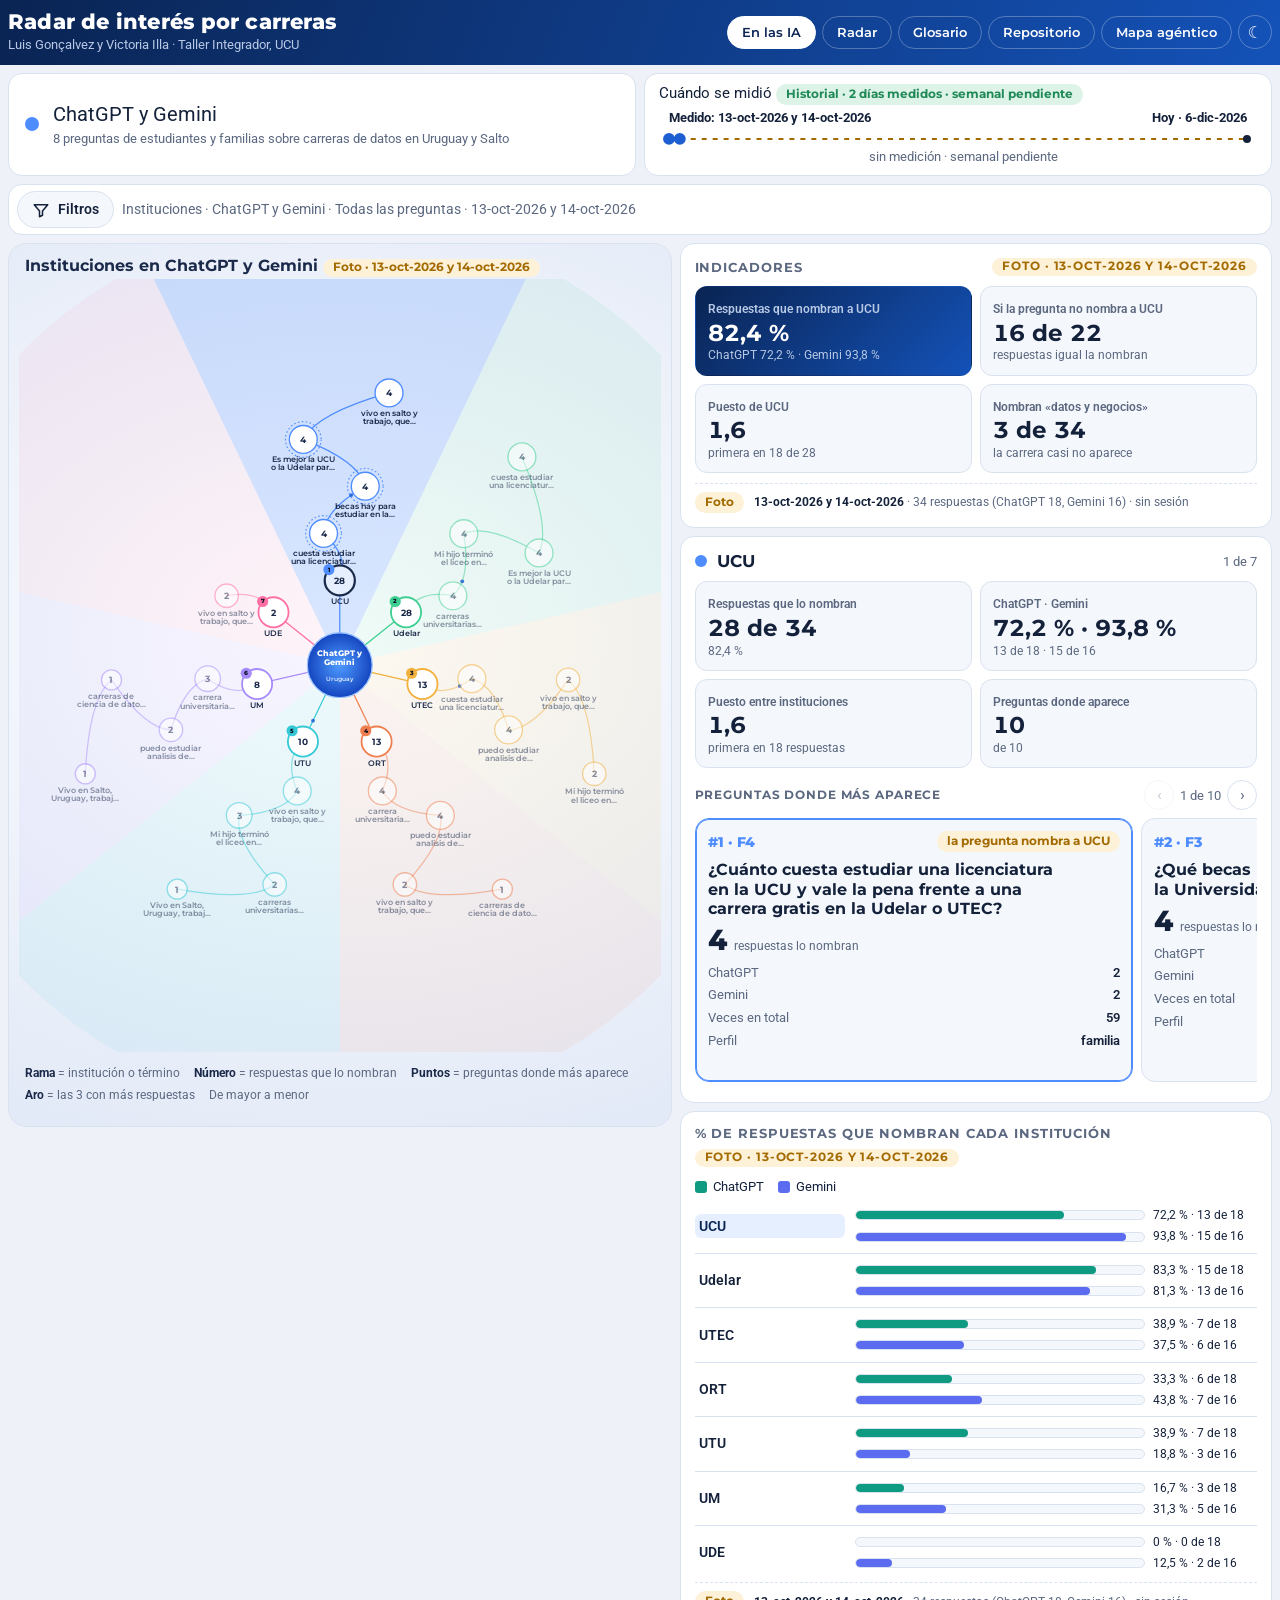
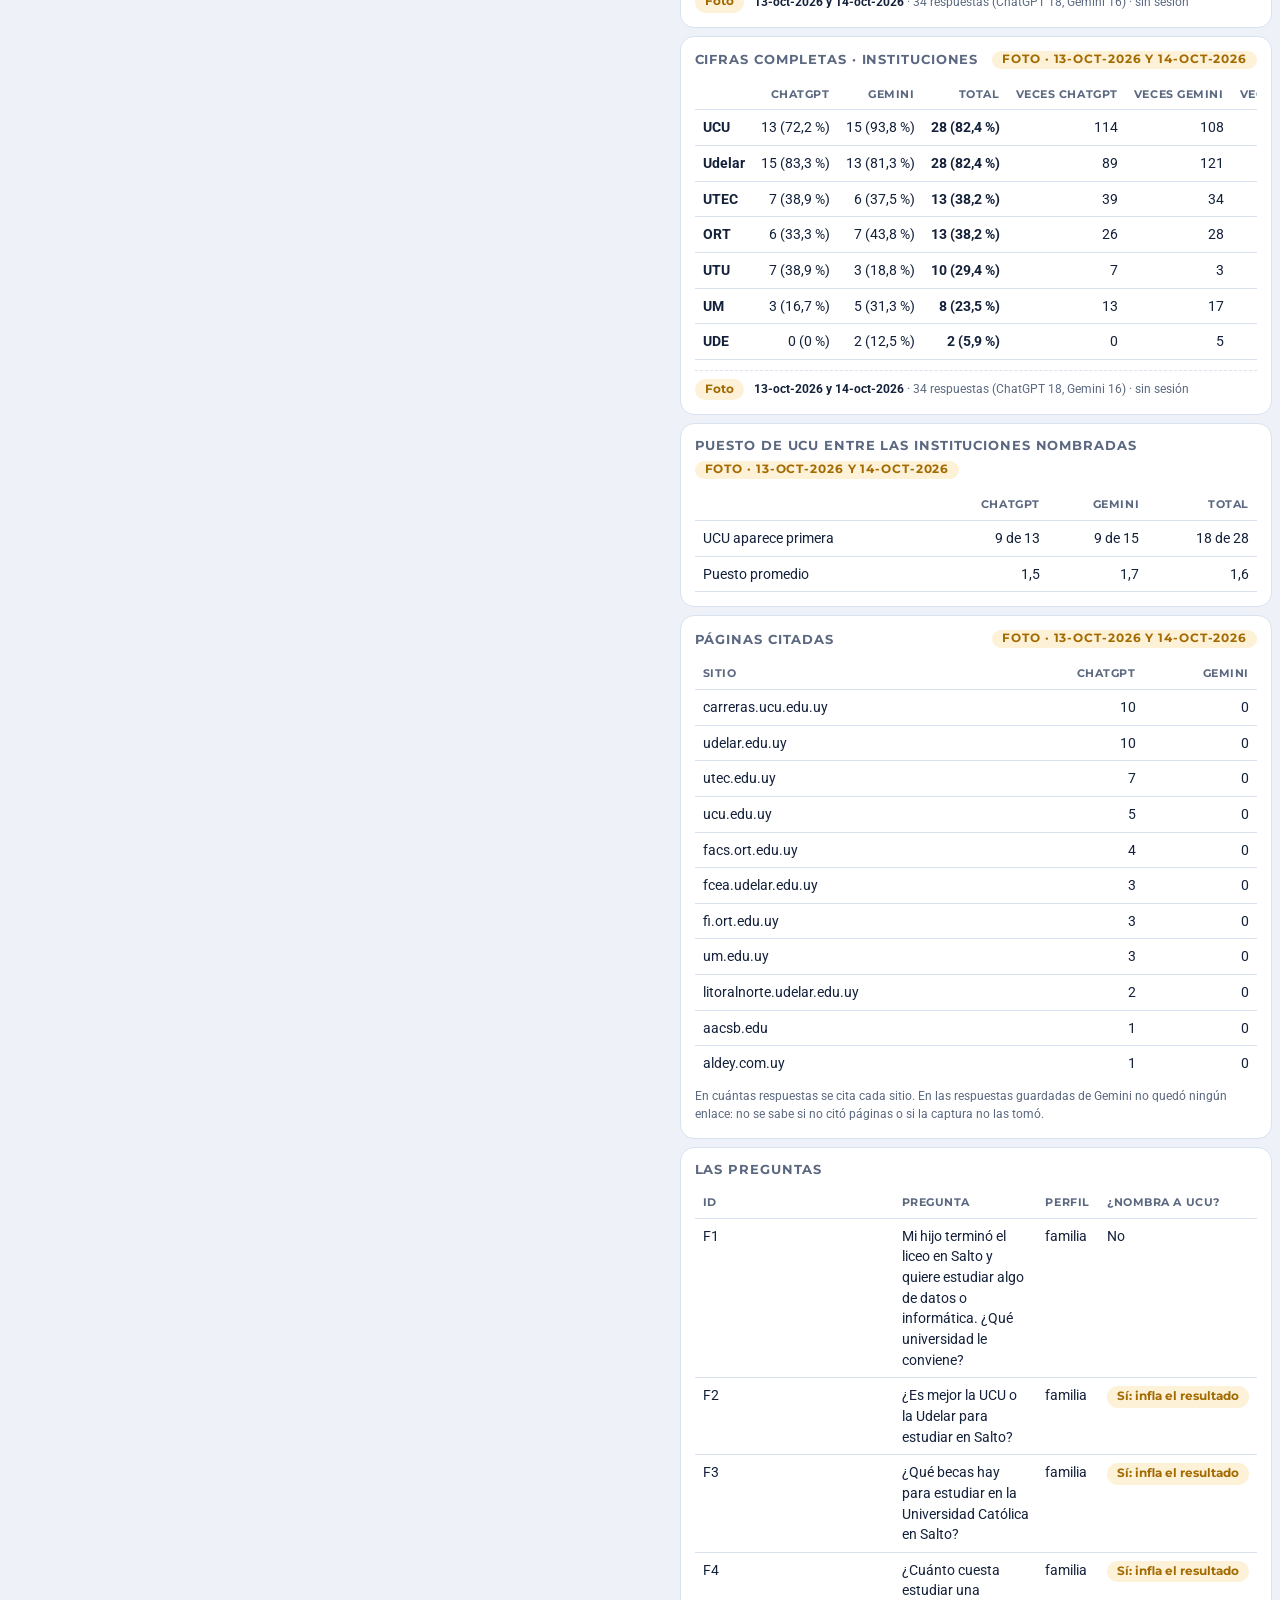
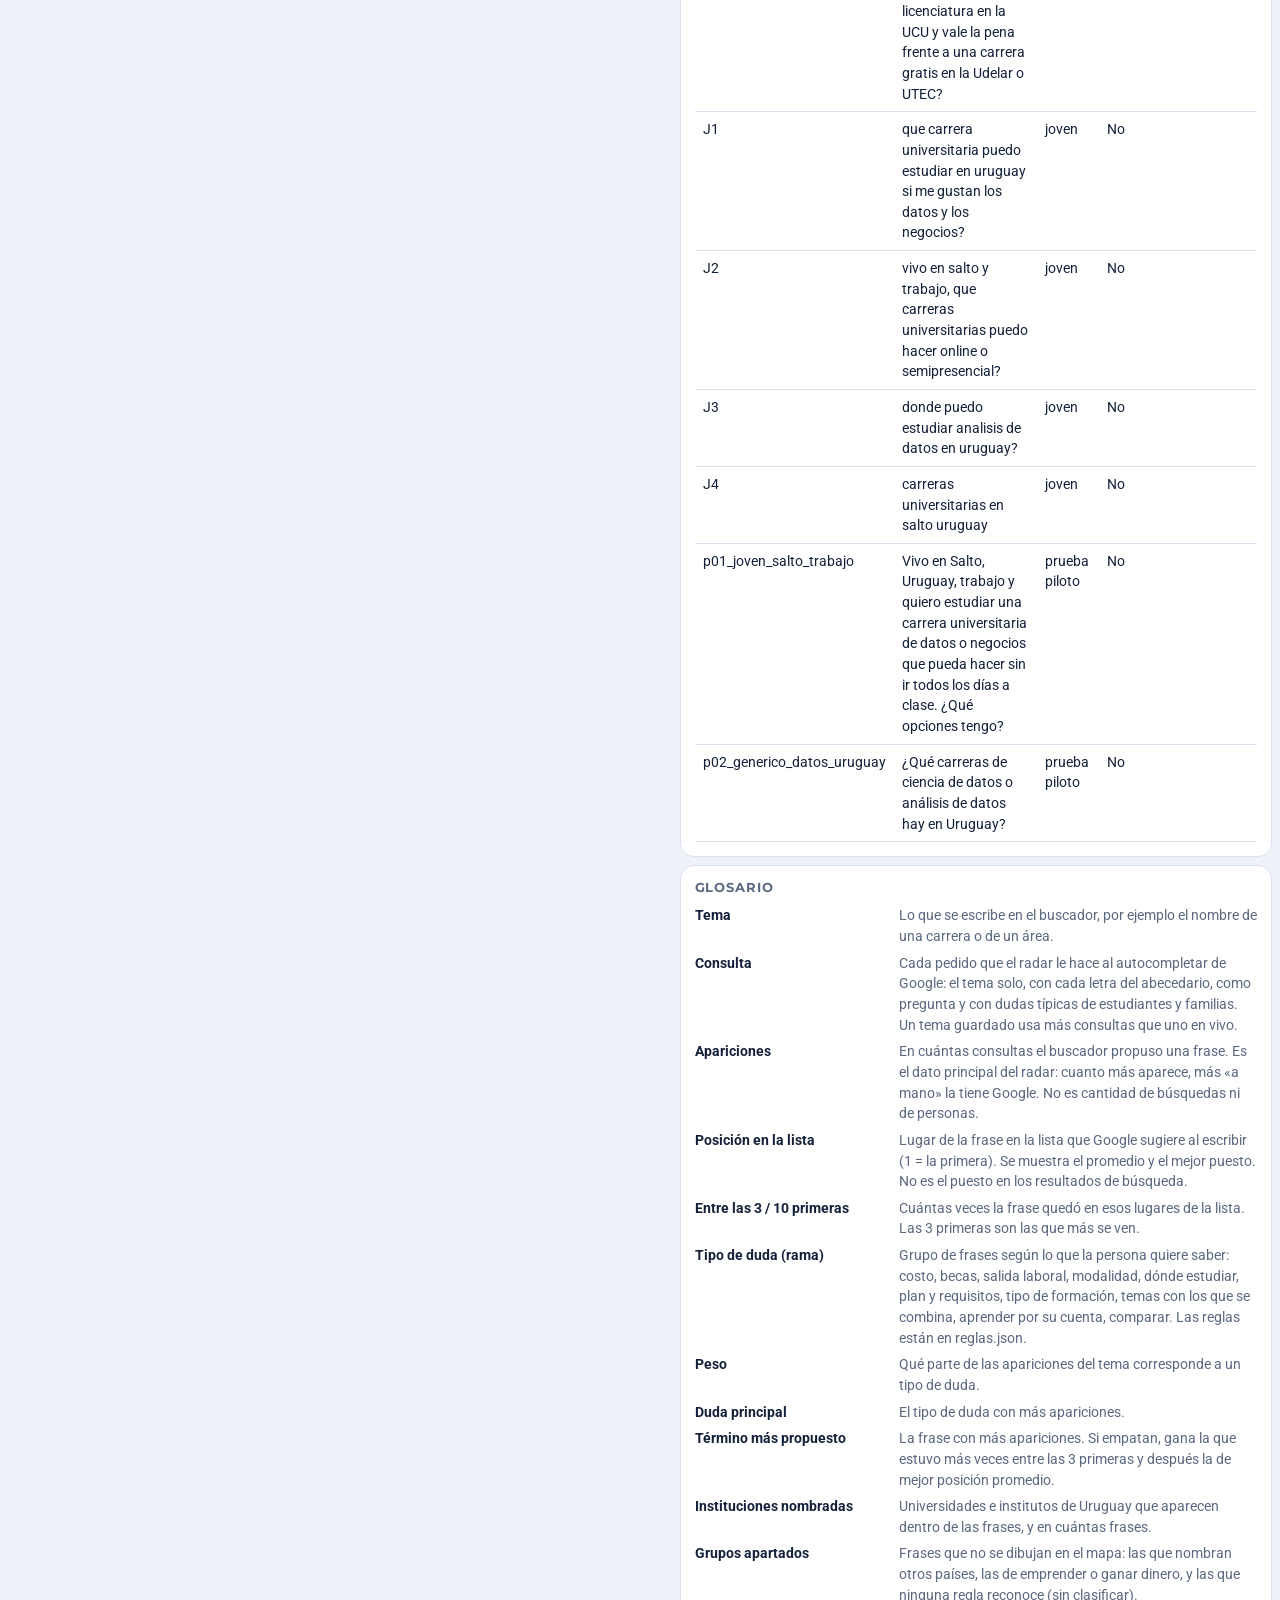
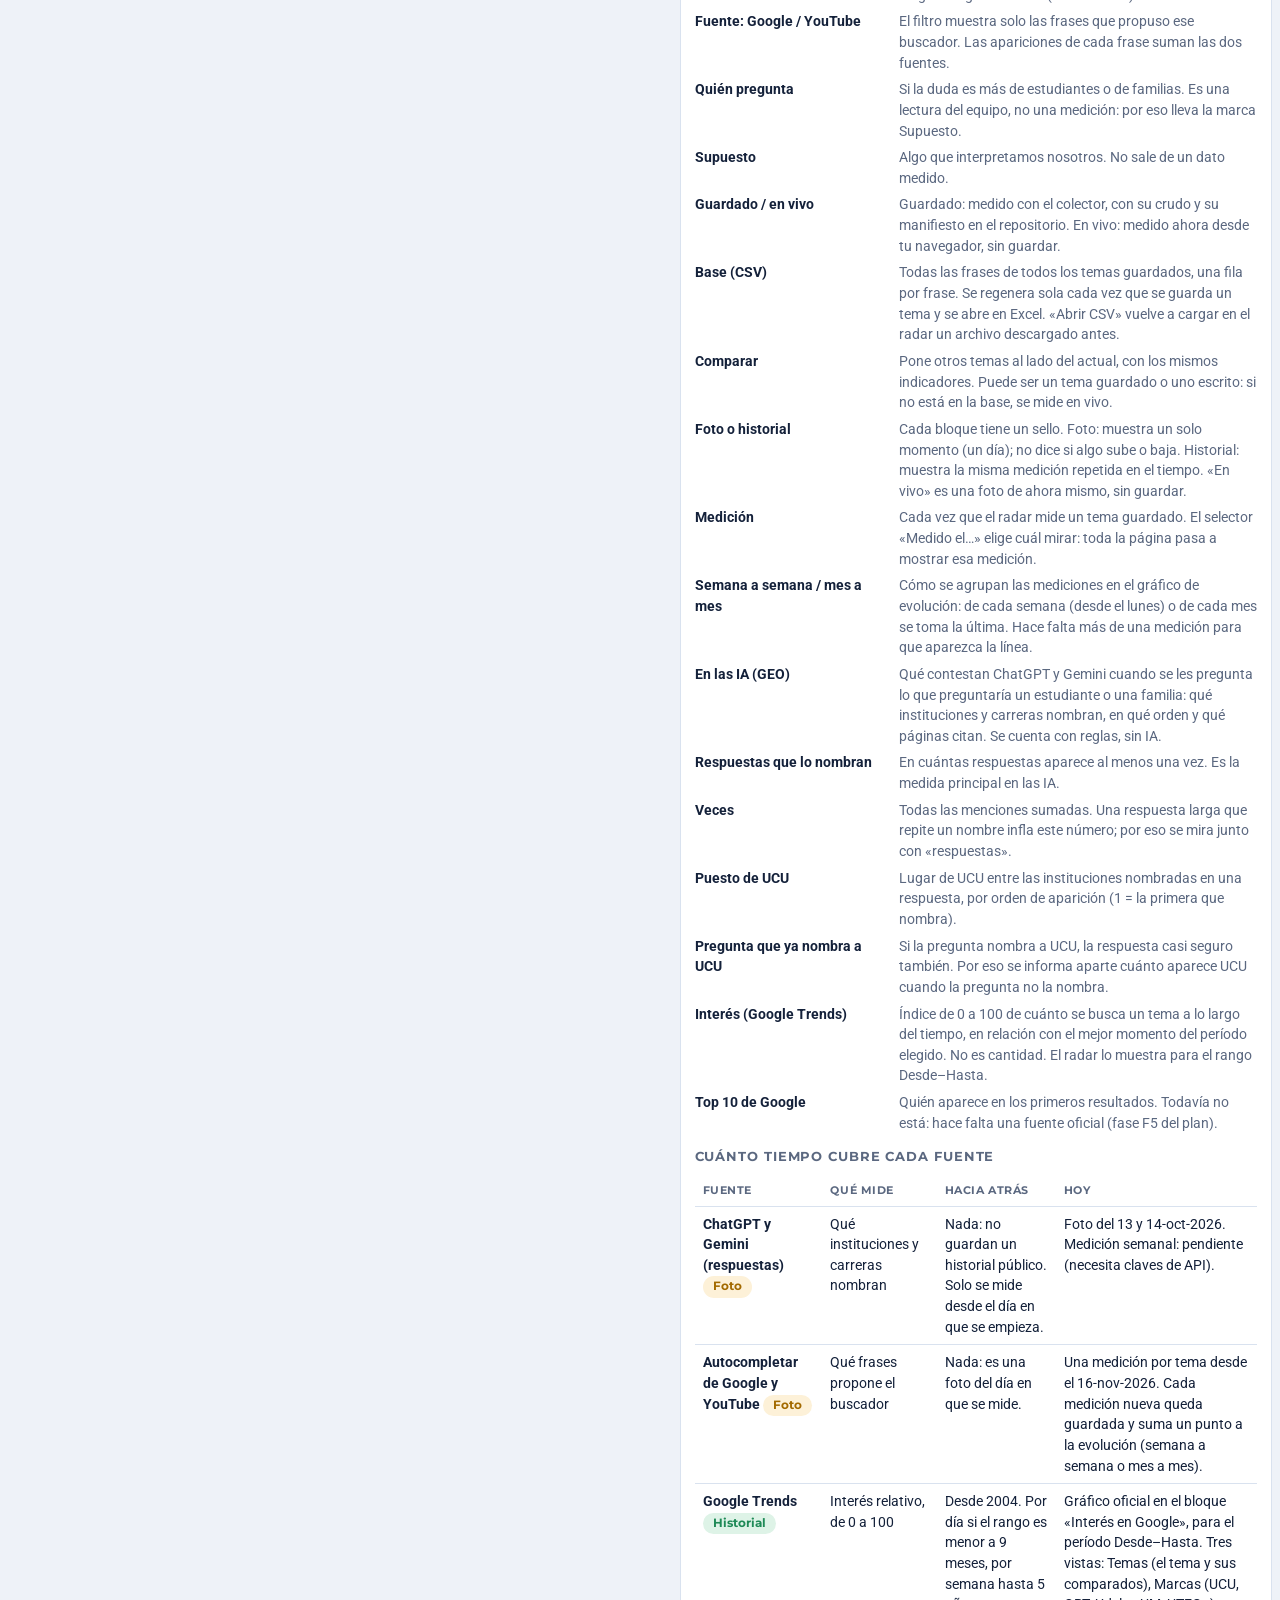
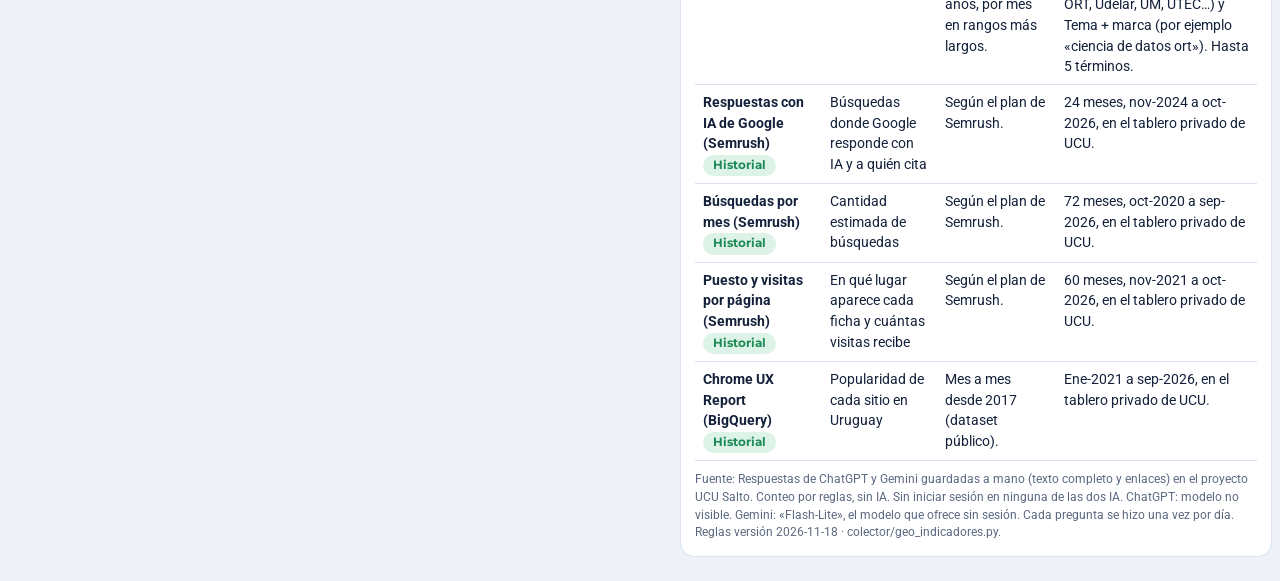
==== commit 67f4e7a4: "Trends por marcas y tema + marca, botón Buscar y filtros en desplegable Co-Authored-By: Claude Opus " ====
--- a/docs/ia.html
+++ b/docs/ia.html
@@ -30,8 +30,8 @@
 <link rel="preconnect" href="https://fonts.googleapis.com">
 <link rel="preconnect" href="https://fonts.gstatic.com" crossorigin>
 <link href="https://fonts.googleapis.com/css2?family=Montserrat:wght@600;700;800&family=Roboto:wght@400;500;700&display=swap" rel="stylesheet">
-<link rel="stylesheet" href="assets/estilo.css?v=20261119b">
-<script src="assets/tema.js?v=20261119b"></script>
+<link rel="stylesheet" href="assets/estilo.css?v=20261119i">
+<script src="assets/tema.js?v=20261119i"></script>
 <style>
   :root{ --s-chatgpt:#0f9b82; --s-gemini:#5b6cf0; }
   .tl{width:100%;height:auto;display:block}
@@ -82,17 +82,28 @@
     </div>
     <div class="cuando" aria-label="Cuándo se midió"><p style="margin:0 0 4px" data-sello="hist">Cuándo se midió</p><svg id="linea" class="tl" role="img" viewBox="0 0 600 58" aria-label="Cargando la línea de tiempo"><rect x="10" y="4" width="200" height="12" rx="6" fill="var(--esq)"/><rect x="390" y="4" width="200" height="12" rx="6" fill="var(--esq)"/><rect x="10" y="26" width="580" height="8" rx="4" fill="var(--esq)"/><rect x="200" y="44" width="200" height="10" rx="5" fill="var(--esq)"/></svg></div>
   </div>
-  <div class="filtros">
-    <span class="pill fija">Uruguay</span>
-<span class="pill fija leyenda-sellos" title="Cada bloque lleva uno de estos dos sellos"><span class="sello foto">Foto</span>un día<span class="sello hist">Historial</span>en el tiempo</span>
-    <label class="pill"><select id="f-ver" aria-label="Qué mirar">
-      <option value="inst">Instituciones</option><option value="term">Términos</option></select></label>
-    <label class="pill"><select id="f-ia" aria-label="Qué IA">
-      <option value="ambas">ChatGPT y Gemini</option><option value="ChatGPT">Solo ChatGPT</option><option value="Gemini">Solo Gemini</option></select></label>
-    <label class="pill"><select id="f-dia" aria-label="Qué día"><option>13-oct-2026 y 14-oct-2026</option></select></label>
-    <label class="pill"><select id="f-preg" aria-label="Qué preguntas">
-      <option value="todas">Todas las preguntas</option><option value="sin_ucu">Solo las que no nombran a UCU</option></select></label>
-    <a class="pill" href="data/geo/respuestas.csv" download="radar-ia-respuestas.csv" style="text-decoration:none;color:inherit">⬇ CSV</a>
+  <div class="filtros" id="filtros">
+    <button type="button" class="btn-filtros" id="btn-filtros" aria-expanded="false" aria-controls="panel-filtros">
+      <svg viewBox="0 0 24 24" width="18" height="18" aria-hidden="true"><path d="M3 5h18l-7 8.2V19l-4 2v-7.8L3 5z" fill="none" stroke="currentColor" stroke-width="2" stroke-linejoin="round"/></svg>
+      Filtros<span class="cuenta" id="filtros-cuenta" hidden></span>
+    </button>
+    <span class="filtros-resumen" id="filtros-resumen">Instituciones · ChatGPT y Gemini</span>
+    <div class="panel-filtros" id="panel-filtros" role="dialog" aria-label="Filtros" hidden>
+      <section><h4>Qué mirar</h4>
+        <div class="campos">
+          <span class="campo-f"><small>Ver</small><label class="pill"><select id="f-ver" aria-label="Qué mirar">
+      <option value="inst">Instituciones</option><option value="term">Términos</option></select></label></span>
+          <span class="campo-f"><small>IA</small><label class="pill"><select id="f-ia" aria-label="Qué IA">
+      <option value="ambas">ChatGPT y Gemini</option><option value="ChatGPT">Solo ChatGPT</option><option value="Gemini">Solo Gemini</option></select></label></span>
+          <span class="campo-f"><small>Preguntas</small><label class="pill"><select id="f-preg" aria-label="Qué preguntas">
+      <option value="todas">Todas las preguntas</option><option value="sin_ucu">Solo las que no nombran a UCU</option></select></label></span>
+        </div></section>
+      <section><h4><span class="sello foto">Foto</span> un día</h4>
+        <div class="campos"><span class="campo-f"><small>Día medido</small><label class="pill"><select id="f-dia" aria-label="Qué día"><option>13-oct-2026 y 14-oct-2026</option></select></label></span></div></section>
+      <section><h4>Datos</h4>
+        <div class="campos"><a class="pill" href="data/geo/respuestas.csv" download="radar-ia-respuestas.csv" style="text-decoration:none;color:inherit">⬇ CSV</a><span class="pill fija">País: Uruguay</span></div></section>
+      <div class="panel-pie"><span class="pill fija leyenda-sellos" title="Cada bloque lleva uno de estos dos sellos"><span class="sello foto">Foto</span>un día<span class="sello hist">Historial</span>en el tiempo</span><span class="hueco"></span><button type="button" class="btn sec" id="filtros-restablecer">Restablecer</button><button type="button" class="btn" id="filtros-listo">Listo</button></div>
+    </div>
   </div>
 </form>
 
@@ -156,8 +167,8 @@
 </div>
 
 <script type="module">
-import { renderMapa } from "./assets/mapa.js?v=20261119b";
-import { sellar, leerJSON, esc, num } from "./assets/nucleo.js?v=20261119b";
+import { renderMapa } from "./assets/mapa.js?v=20261119i";
+import { sellar, leerJSON, esc, num } from "./assets/nucleo.js?v=20261119i";
 const $ = (id) => document.getElementById(id);
 const [D, glosario, sitio] = await Promise.all(["data/geo/indicadores.json", "data/glosario.json", "data/sitio.json"].map(leerJSON));
 $("sitio-titulo").textContent = sitio.titulo;
@@ -307,6 +318,29 @@
 
 for (const [id, k] of [["f-ver", "ver"], ["f-ia", "ia"], ["f-dia", "dia"], ["f-preg", "preg"]]) $(id).addEventListener("change", (e) => { filtro[k] = e.target.value; if (k === "ver") ramaSel = null; pintar(); });
 $("form").addEventListener("submit", (e) => e.preventDefault());
+/* Filtros en un desplegable: resumen corto + cuántos están activos */
+const SELECTS = ["f-ver", "f-ia", "f-preg", "f-dia"];
+function resumenFiltros() {
+  const activos = SELECTS.filter((id) => $(id).selectedIndex > 0).length;
+  const partes = SELECTS.map((id) => $(id).selectedOptions[0]?.textContent ?? "");
+  $("filtros-resumen").textContent = partes.join(" · ");
+  $("filtros-cuenta").hidden = !activos; $("filtros-cuenta").textContent = activos;
+  $("btn-filtros").setAttribute("aria-label", `Filtros${activos ? `, ${activos} activos` : ""}: ${partes.join(", ")}`);
+}
+function abrirFiltros(abrir) {
+  $("panel-filtros").hidden = !abrir; $("btn-filtros").setAttribute("aria-expanded", String(abrir));
+  (abrir ? $("f-ver") : $("btn-filtros")).focus();
+}
+$("btn-filtros").addEventListener("click", () => abrirFiltros($("panel-filtros").hidden));
+$("filtros-listo").addEventListener("click", () => abrirFiltros(false));
+$("panel-filtros").addEventListener("change", resumenFiltros);
+document.addEventListener("keydown", (e) => { if (e.key === "Escape" && !$("panel-filtros").hidden) abrirFiltros(false); });
+document.addEventListener("click", (e) => { if (!$("panel-filtros").hidden && !$("filtros").contains(e.target)) { $("panel-filtros").hidden = true; $("btn-filtros").setAttribute("aria-expanded", "false"); } });
+$("filtros-restablecer").addEventListener("click", () => {
+  for (const id of SELECTS) if ($(id).selectedIndex > 0) { $(id).selectedIndex = 0; $(id).dispatchEvent(new Event("change", { bubbles: true })); }
+  resumenFiltros();
+});
+resumenFiltros();
 pintar();
 $("carga").hidden = true;
 document.body.removeAttribute("aria-busy");
--- a/docs/assets/estilo.css
+++ b/docs/assets/estilo.css
@@ -308,3 +308,39 @@
   .columna{display:contents}
   .prioridad{order:-1}
 }
+.trends-ctl{display:flex;flex-direction:column;gap:8px;margin:0 0 10px}
+.seg{display:inline-flex;align-self:flex-start;border:1px solid var(--line);border-radius:999px;padding:3px;gap:2px;background:var(--soft)}
+.seg button{all:unset;cursor:pointer;padding:5px 14px;border-radius:999px;font-size:.84rem;font-weight:600;color:var(--muted)}
+.seg button[aria-pressed="true"]{background:var(--accent);color:var(--sobre-accent)}
+.seg button:focus-visible,.atajos .pill:focus-visible{outline:2px solid var(--accent);outline-offset:2px}
+.atajos .pill[aria-pressed="true"]{background:var(--accent-soft);color:var(--accent-ink);border-color:var(--accent)}
+.atajos .pie-b{flex-basis:100%;margin:0}
+.atajos .pill[aria-pressed="true"]::before{content:"✓ "}
+@media (max-width:640px){.trends-marco{height:430px}}
+/* ---------- Buscar + filtros en desplegable (radar) ---------- */
+.term .btn{flex:0 0 auto;align-self:center}
+#filtros{position:relative;padding:6px 8px;flex-wrap:nowrap}
+.btn-filtros{display:inline-flex;align-items:center;gap:8px;flex:0 0 auto;border:1px solid var(--line);background:var(--soft);color:var(--ink);border-radius:999px;padding:7px 14px;font:inherit;font-weight:600;font-size:.9rem;cursor:pointer}
+.btn-filtros:hover{border-color:var(--accent)}
+.btn-filtros:focus-visible{outline:2px solid var(--accent);outline-offset:2px}
+.btn-filtros[aria-expanded="true"]{background:var(--accent-soft);color:var(--accent-ink);border-color:var(--accent)}
+.btn-filtros .cuenta:not([hidden]){display:inline-grid;place-items:center;min-width:1.4em;height:1.4em;padding:0 .3em;border-radius:999px;background:var(--accent);color:var(--sobre-accent);font-size:.75rem}
+.filtros-resumen{flex:1 1 auto;min-width:0;white-space:nowrap;overflow:hidden;text-overflow:ellipsis;color:var(--muted);font-size:.85rem}
+#filtros .estado{flex:0 1 auto;min-width:0;white-space:nowrap;overflow:hidden;text-overflow:ellipsis}
+.panel-filtros{position:absolute;z-index:40;top:calc(100% + 6px);left:0;width:min(780px,100%);background:var(--panel);border:1px solid var(--line);border-radius:14px;box-shadow:0 18px 48px rgba(5,12,40,.28);padding:14px}
+.panel-filtros:not([hidden]){display:grid;gap:14px}
+.panel-filtros h4{margin:0 0 8px;font-size:.78rem;letter-spacing:.06em;text-transform:uppercase;color:var(--muted);display:flex;gap:8px;align-items:center}
+.panel-filtros .campos{display:flex;flex-wrap:wrap;gap:10px;align-items:flex-end}
+.campo-f{display:flex;flex-direction:column;gap:4px;min-width:0}
+.campo-f > small{font-size:.74rem;color:var(--muted);padding-left:4px}
+.panel-pie{display:flex;flex-wrap:wrap;gap:8px;align-items:center;border-top:1px solid var(--line);padding-top:12px}
+.panel-pie .hueco{flex:1}
+@media (max-width:640px){
+  .filtros-resumen{font-size:.8rem}
+  #filtros{flex-wrap:wrap} #filtros .estado{flex-basis:100%;white-space:normal;margin:0}
+  .panel-filtros{position:fixed;left:8px;right:8px;top:auto;bottom:8px;width:auto;max-height:80vh;overflow:auto}
+  .term{flex-wrap:wrap}
+}
+[hidden]{display:none !important}
+@media (max-width:640px){.panel-pie{position:sticky;bottom:-14px;background:var(--panel);margin:0 -14px -14px;padding:12px 14px}.panel-pie .leyenda-sellos{display:none}}
+.panel-filtros #f-dia,.panel-filtros #f-duda,.panel-filtros #f-medicion{width:auto;max-width:100%}
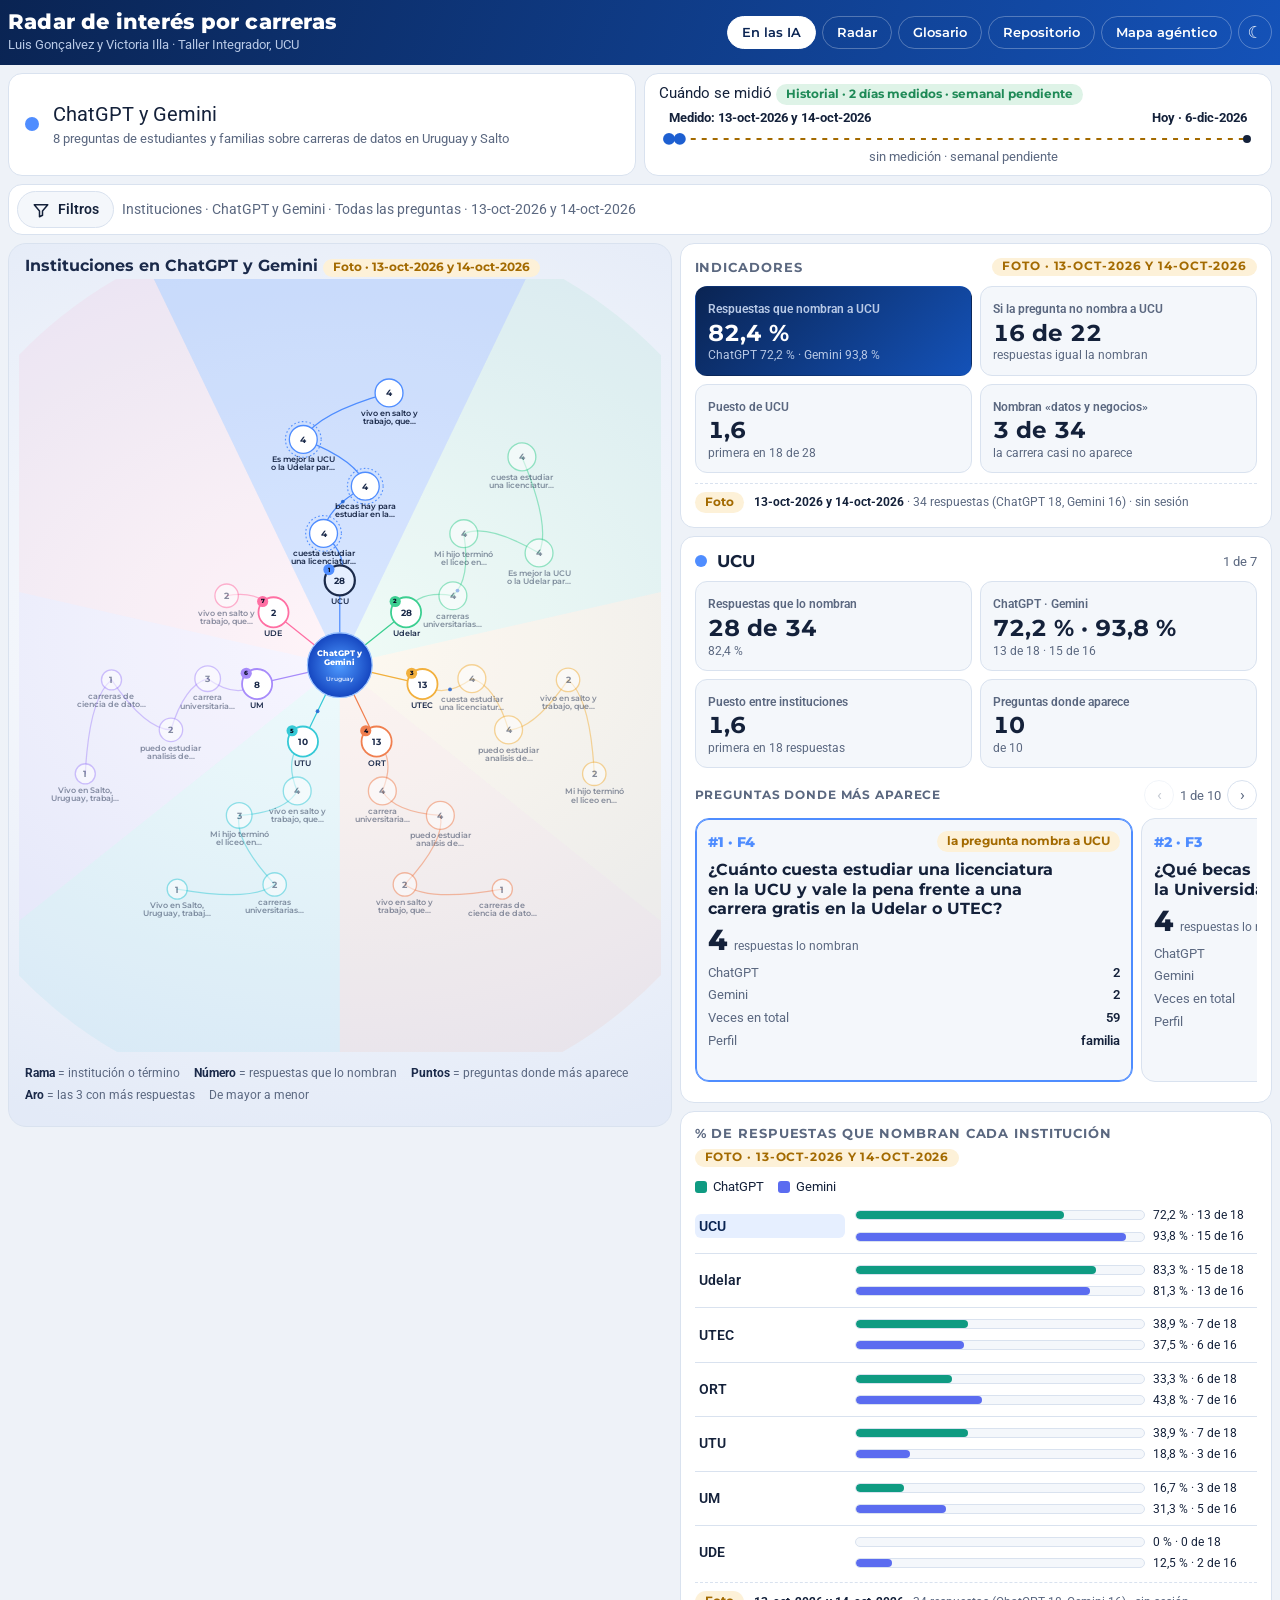
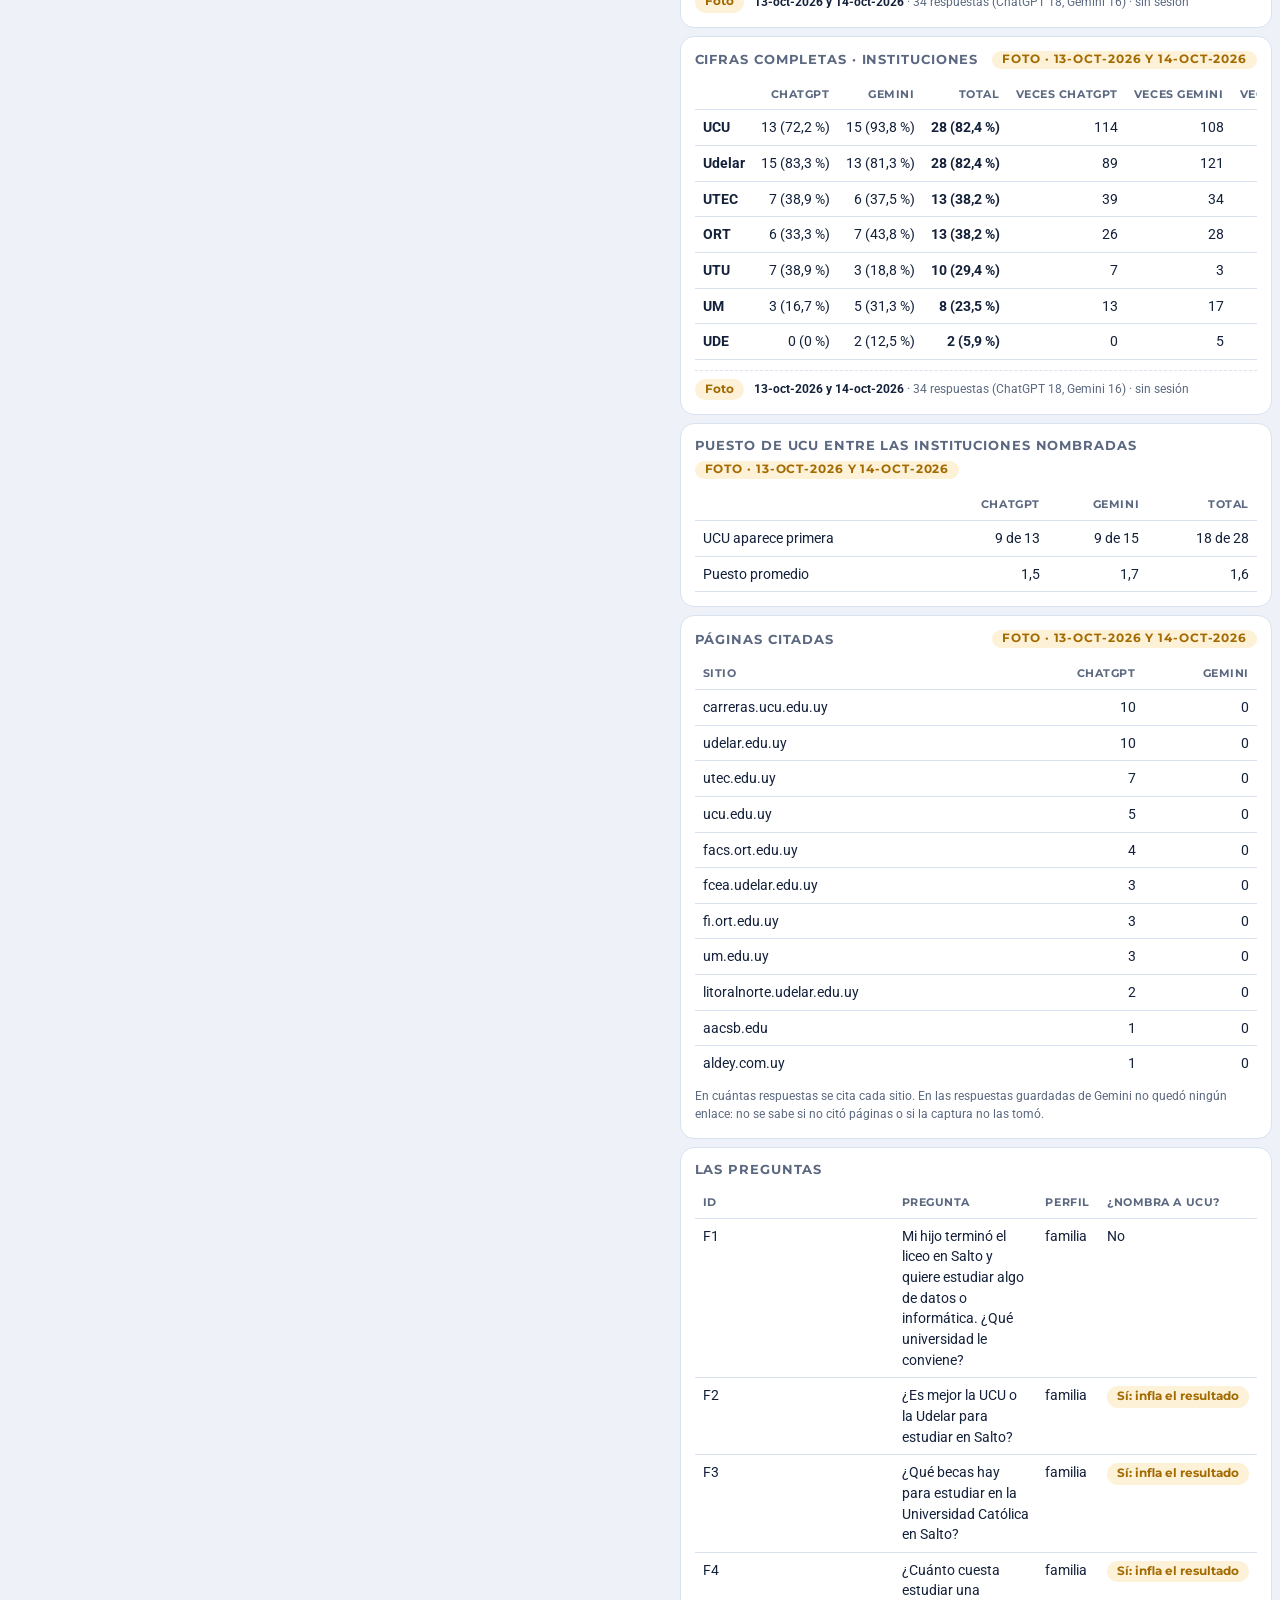
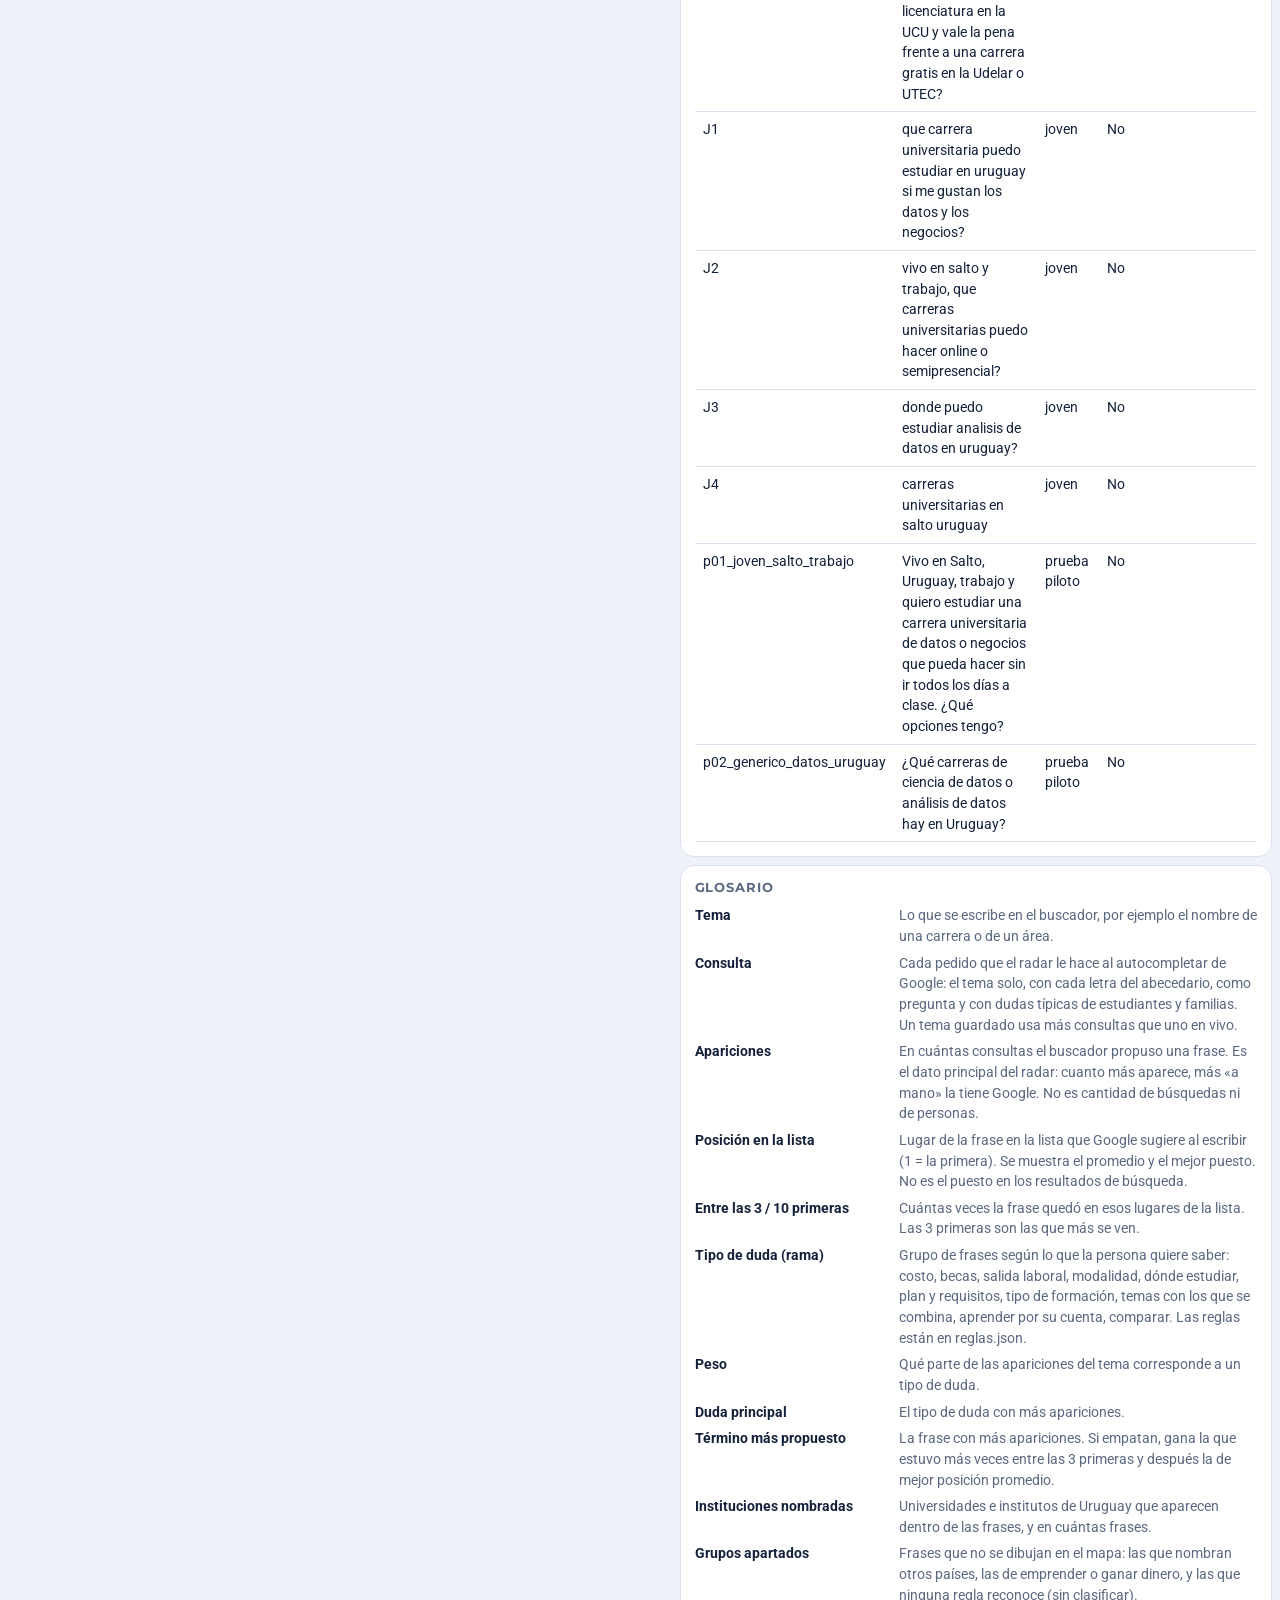
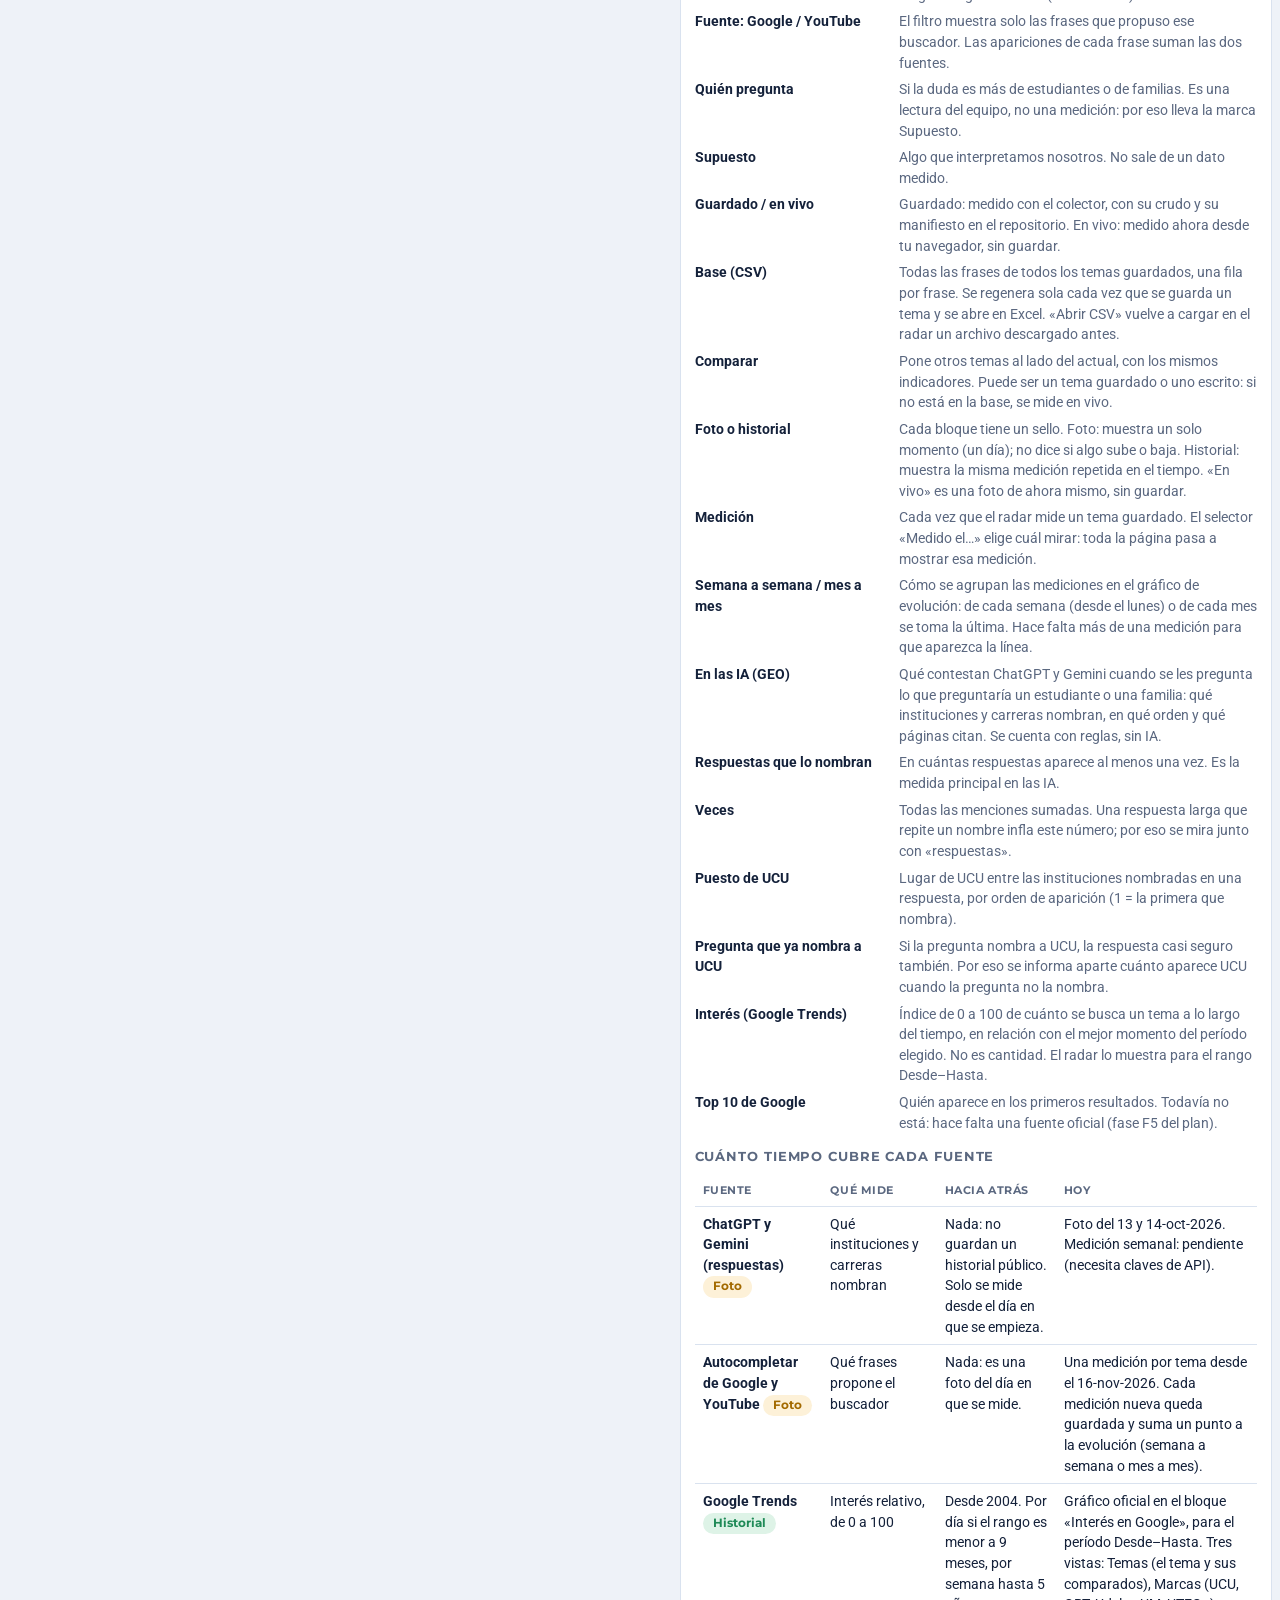
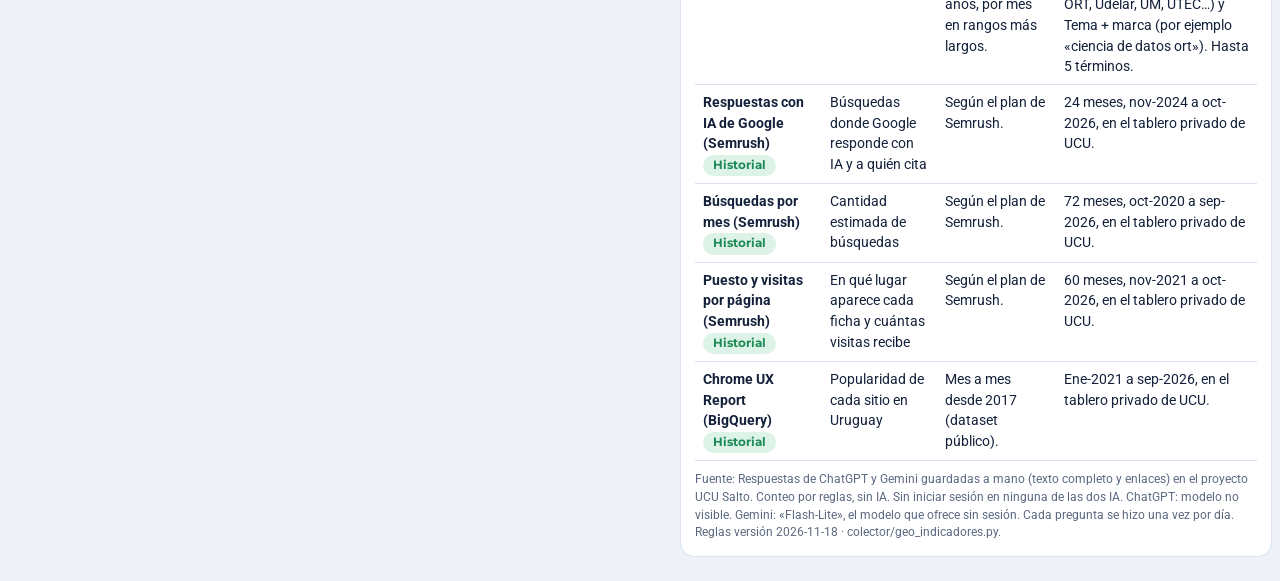
==== commit 21e9b3c7: "Buscador: lista propia de temas guardados en lugar del datalist del navegador Co-Authored-By: Claude" ====
--- a/docs/ia.html
+++ b/docs/ia.html
@@ -30,8 +30,8 @@
 <link rel="preconnect" href="https://fonts.googleapis.com">
 <link rel="preconnect" href="https://fonts.gstatic.com" crossorigin>
 <link href="https://fonts.googleapis.com/css2?family=Montserrat:wght@600;700;800&family=Roboto:wght@400;500;700&display=swap" rel="stylesheet">
-<link rel="stylesheet" href="assets/estilo.css?v=20261119i">
-<script src="assets/tema.js?v=20261119i"></script>
+<link rel="stylesheet" href="assets/estilo.css?v=20261119k">
+<script src="assets/tema.js?v=20261119k"></script>
 <style>
   :root{ --s-chatgpt:#0f9b82; --s-gemini:#5b6cf0; }
   .tl{width:100%;height:auto;display:block}
@@ -167,8 +167,8 @@
 </div>
 
 <script type="module">
-import { renderMapa } from "./assets/mapa.js?v=20261119i";
-import { sellar, leerJSON, esc, num } from "./assets/nucleo.js?v=20261119i";
+import { renderMapa } from "./assets/mapa.js?v=20261119k";
+import { sellar, leerJSON, esc, num } from "./assets/nucleo.js?v=20261119k";
 const $ = (id) => document.getElementById(id);
 const [D, glosario, sitio] = await Promise.all(["data/geo/indicadores.json", "data/glosario.json", "data/sitio.json"].map(leerJSON));
 $("sitio-titulo").textContent = sitio.titulo;
--- a/docs/assets/estilo.css
+++ b/docs/assets/estilo.css
@@ -344,3 +344,16 @@
 [hidden]{display:none !important}
 @media (max-width:640px){.panel-pie{position:sticky;bottom:-14px;background:var(--panel);margin:0 -14px -14px;padding:12px 14px}.panel-pie .leyenda-sellos{display:none}}
 .panel-filtros #f-dia,.panel-filtros #f-duda,.panel-filtros #f-medicion{width:auto;max-width:100%}
+/* ---------- Lista de temas guardados bajo los campos de búsqueda ---------- */
+.caja-in{position:relative;display:flex;align-items:center;gap:4px;min-width:0}
+.caja-in input{flex:1;min-width:0}
+.term input:focus-visible{outline:none}
+.term:focus-within{border-color:var(--accent);box-shadow:0 0 0 3px var(--accent-soft)}
+.comparar:focus-within{border-color:var(--accent)}
+.sug-abrir{flex:0 0 auto;border:0;background:transparent;color:var(--muted);font-size:1rem;width:2em;height:2em;border-radius:8px;cursor:pointer}
+.sug-abrir:hover,.sug-abrir:focus-visible{background:var(--soft);color:var(--ink);outline:none}
+.sug{position:absolute;z-index:45;top:calc(100% + 6px);left:0;right:0;margin:0;padding:6px;list-style:none;background:var(--panel);border:1px solid var(--line);border-radius:12px;box-shadow:0 18px 48px rgba(5,12,40,.28);max-height:min(320px,50vh);overflow:auto}
+.sug [role=option]{padding:8px 10px;border-radius:8px;cursor:pointer;font-size:.95rem;display:flex;justify-content:space-between;gap:10px}
+.sug [role=option] small{color:var(--muted);font-size:.75rem}
+.sug [role=option]:hover,.sug [role=option][aria-selected="true"]{background:var(--accent-soft);color:var(--accent-ink)}
+.sug .sug-nota{padding:6px 10px 8px;font-size:.8rem;color:var(--muted);border-bottom:1px solid var(--line);margin-bottom:4px}
